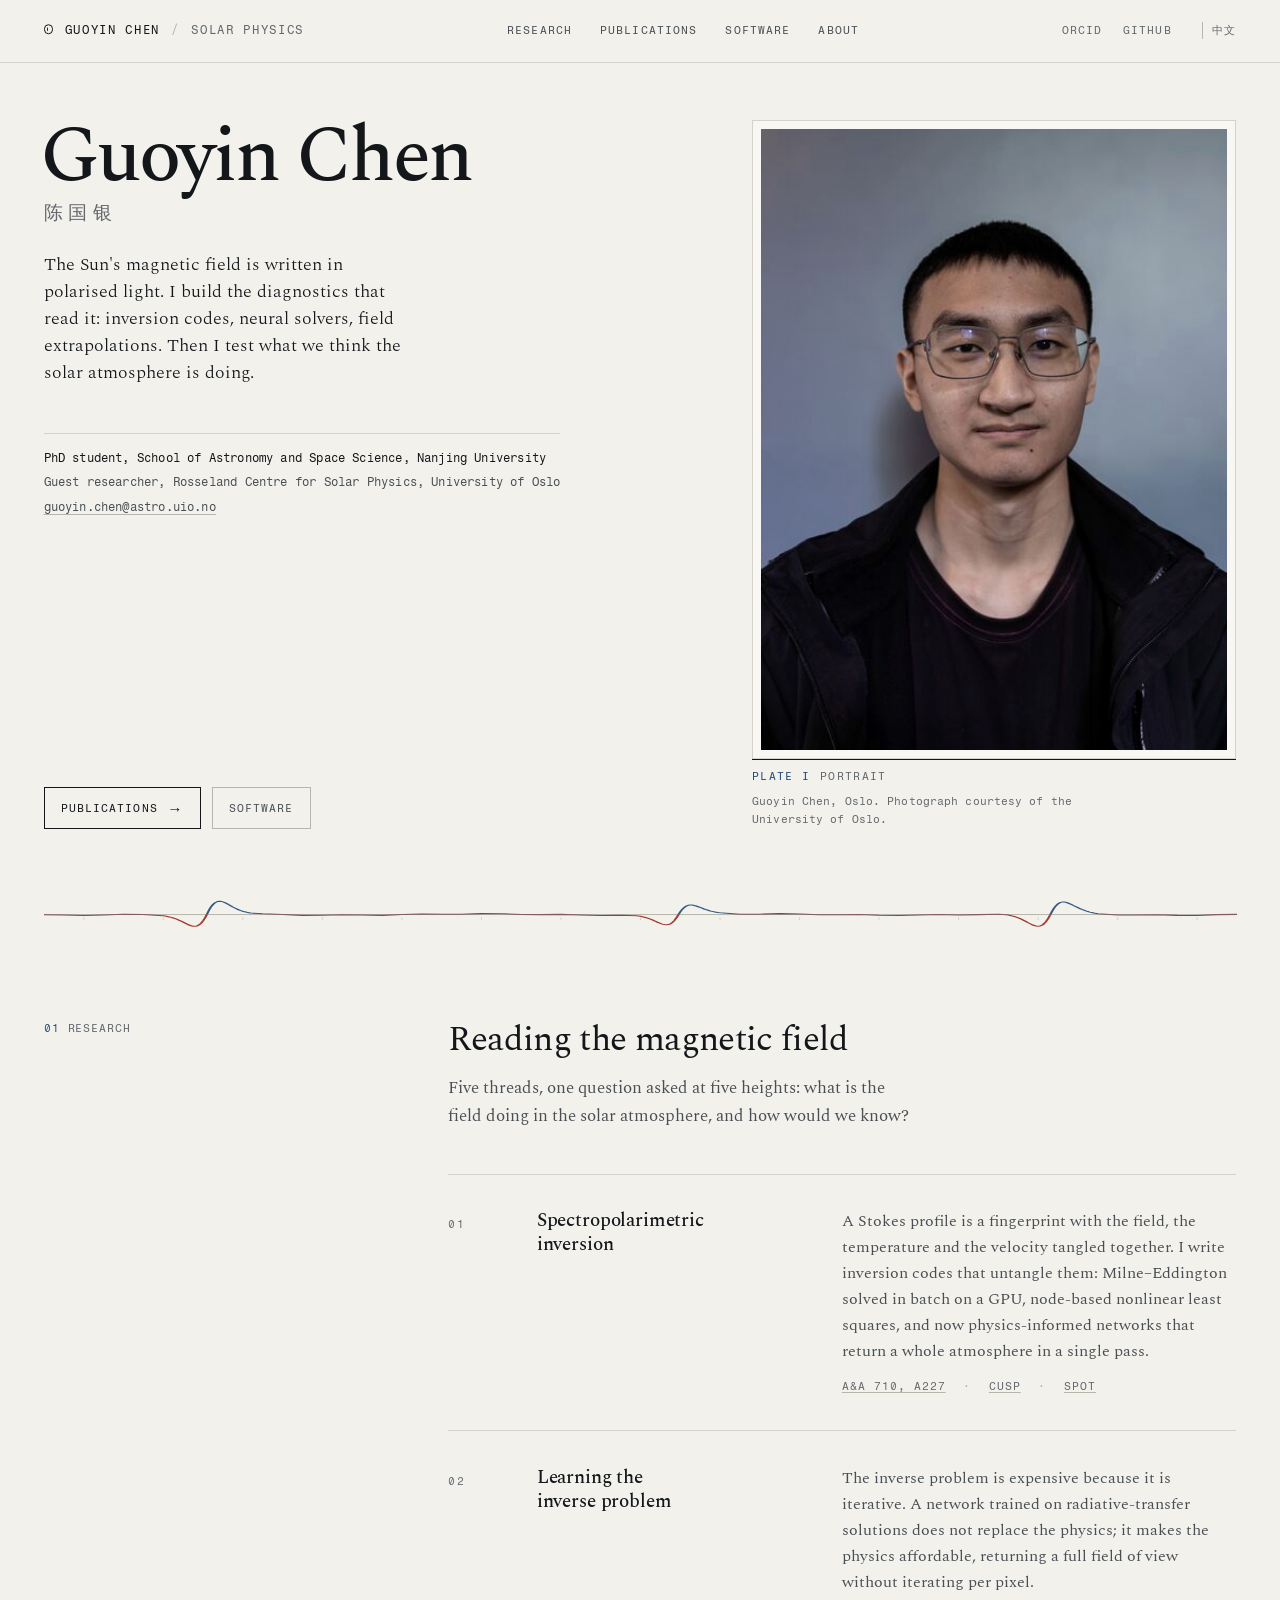
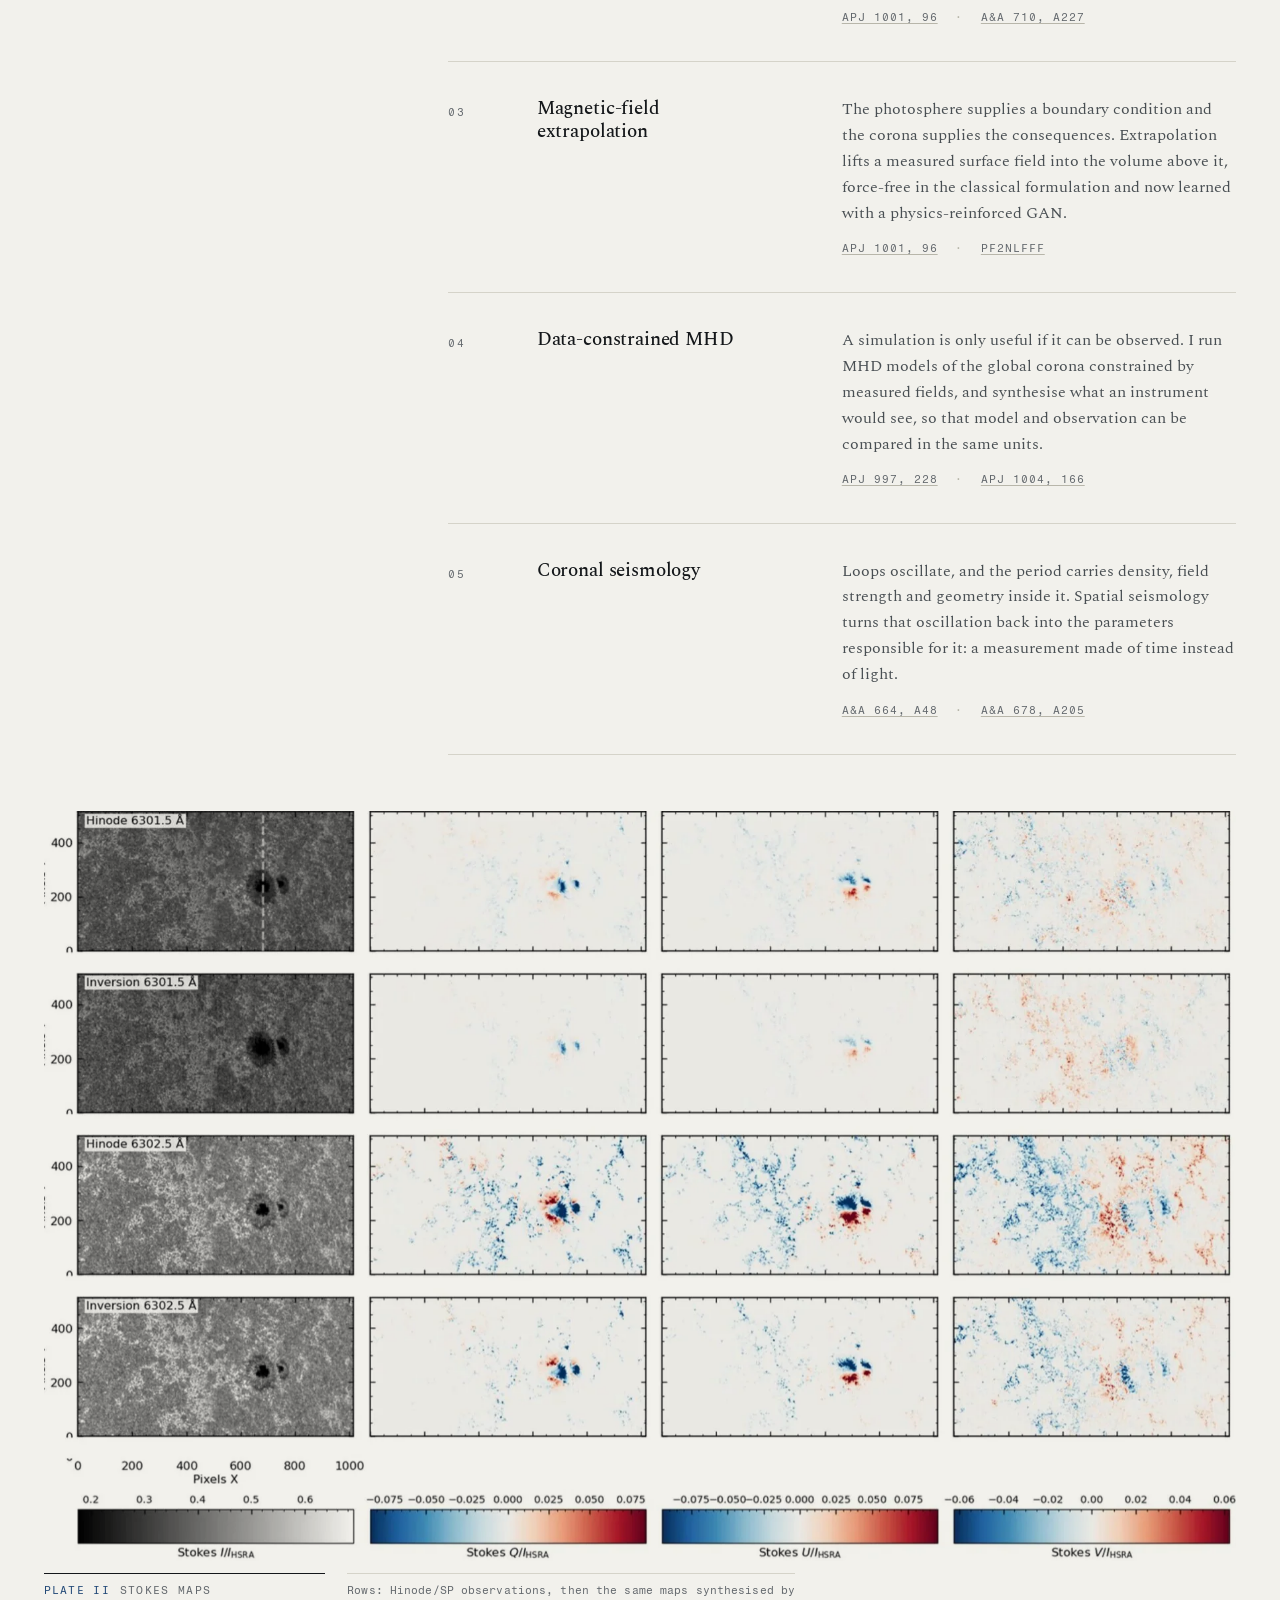
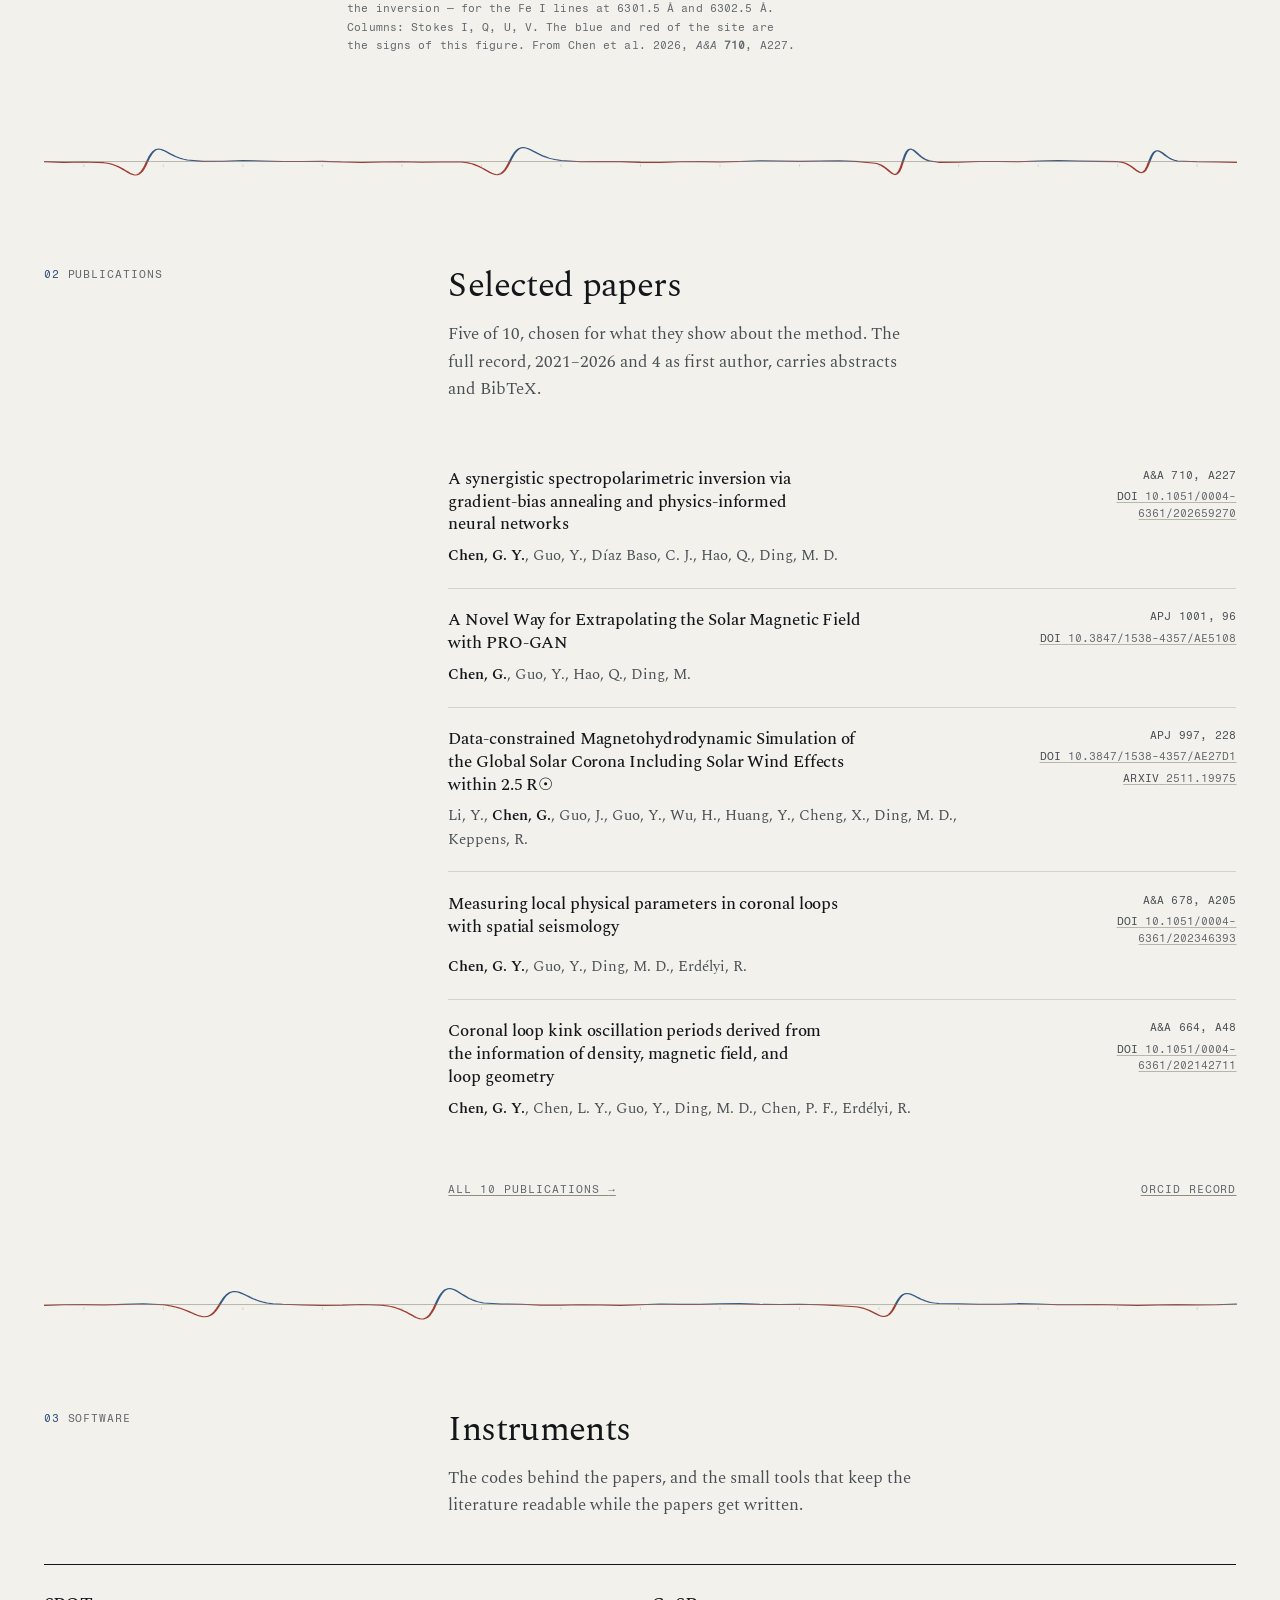
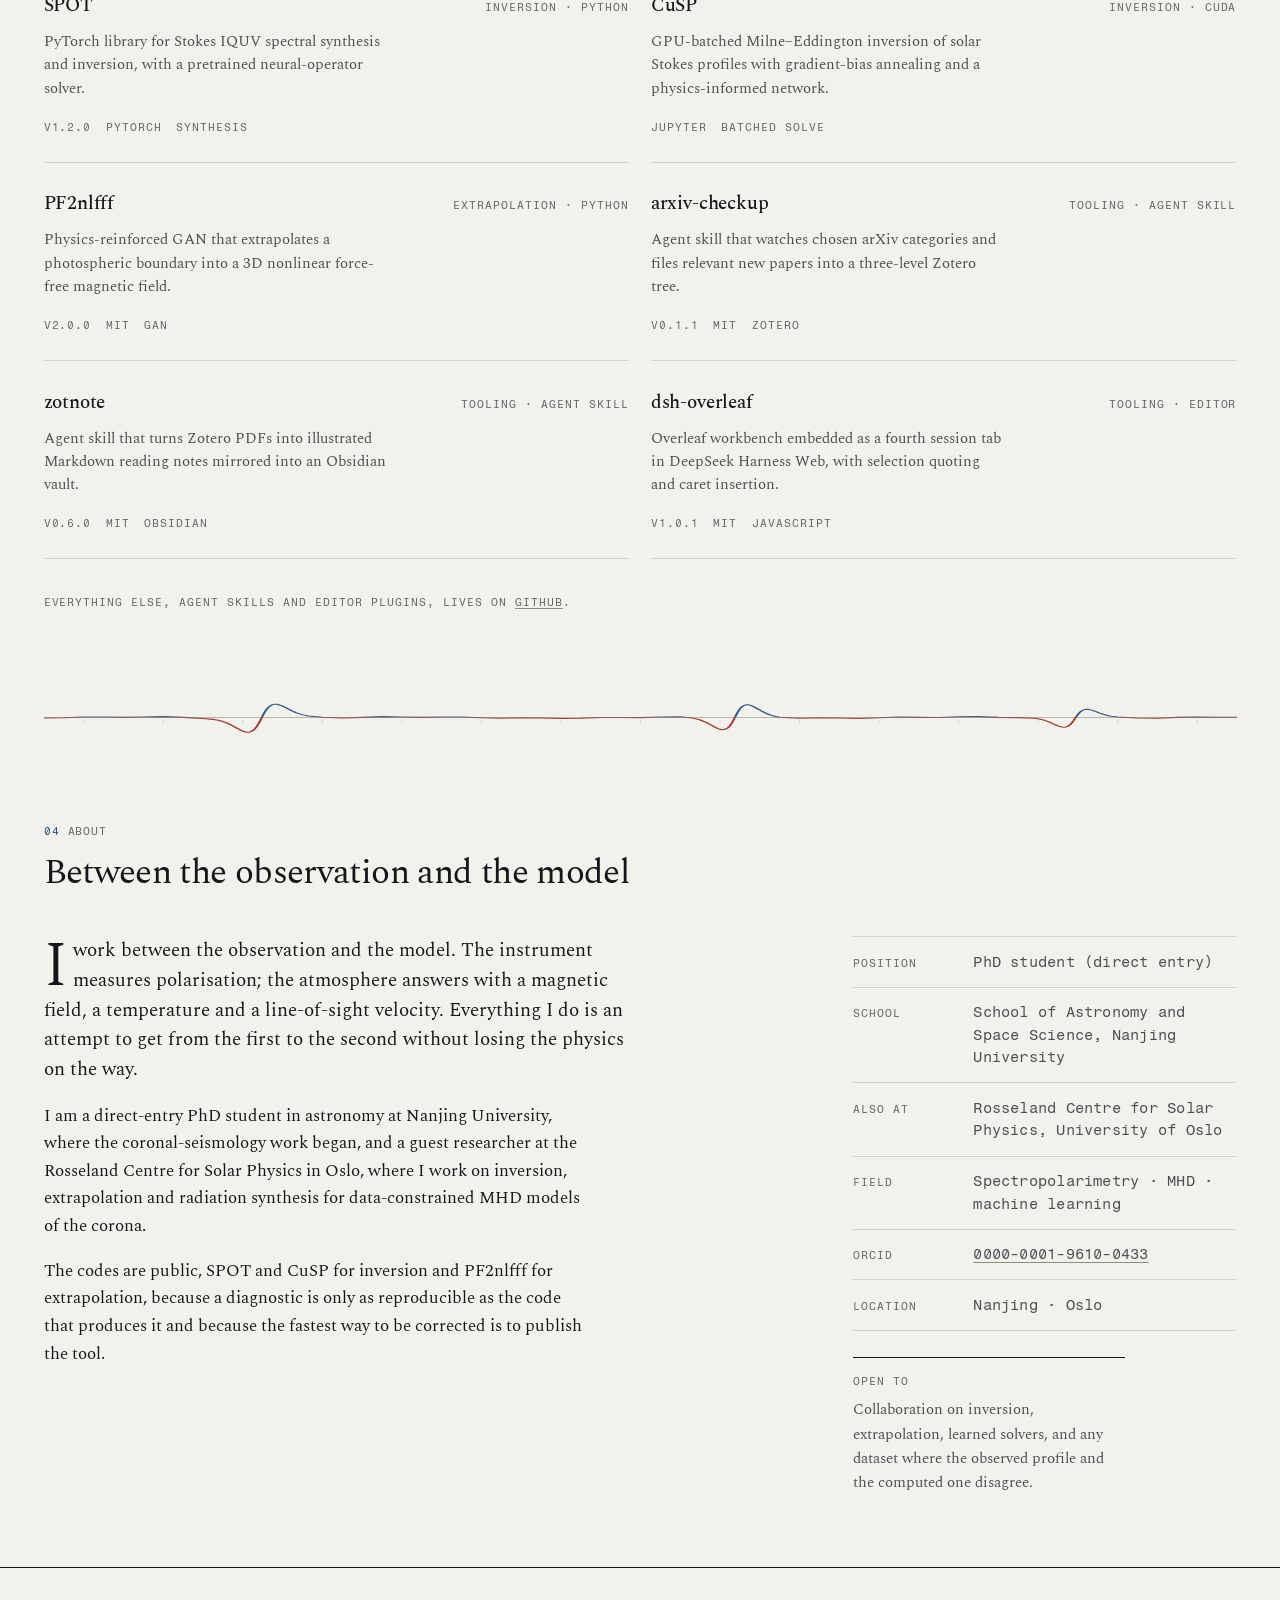
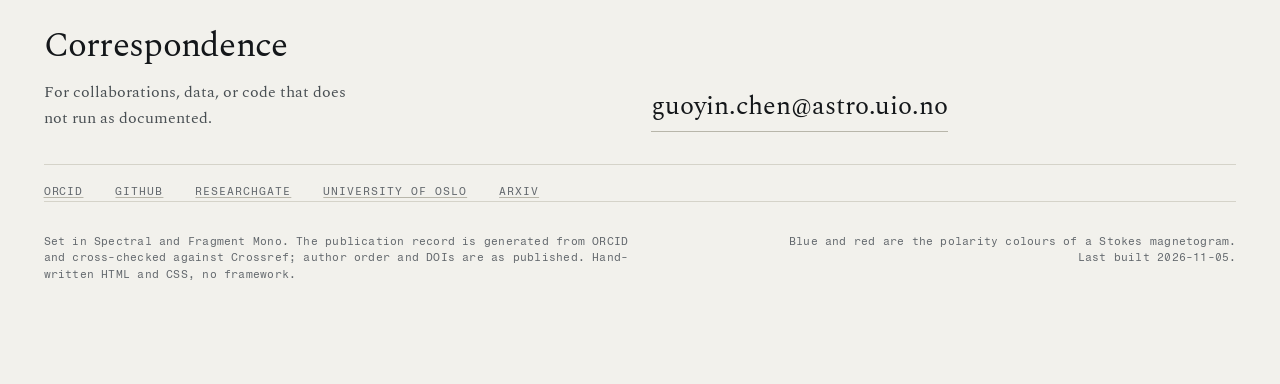
==== index.html @ 03bb02eb "Deploy build for https://gychen-nju.github.io/myweb" ====
<!doctype html>
<html lang="en">
<head>
  <meta charset="utf-8">
  <meta name="viewport" content="width=device-width, initial-scale=1">
  <title>Guoyin Chen (陈国银) — Solar Physics, Nanjing University</title>
  <meta name="description" content="Direct-entry PhD student at the School of Astronomy and Space Science, Nanjing University, and guest researcher at the Rosseland Centre for Solar Physics, University of Oslo. Spectropolarimetric inversion, magnetic-field extrapolation, and data-constrained MHD models of the solar atmosphere.">
  <meta name="author" content="Guoyin Chen">
  <meta name="theme-color" content="#f2f1ec">

  <meta property="og:type" content="profile">
  <meta property="og:title" content="Guoyin Chen (陈国银) — Solar Physics">
  <meta property="og:description" content="The Sun's magnetic field is written in polarised light. I build the diagnostics that read it.">
  <meta property="og:locale" content="en_GB">
  <meta property="og:image" content="https://gychen-nju.github.io/myweb/assets/img/og-cover.jpg">
  <meta property="og:image:width" content="1200">
  <meta property="og:image:height" content="630">
  <meta property="og:image:alt" content="Guoyin Chen, PhD student at Nanjing University and guest researcher at the Rosseland Centre for Solar Physics, University of Oslo.">
  <meta name="twitter:card" content="summary_large_image">
  <link rel="alternate" hreflang="en" href="https://gychen-nju.github.io/myweb/index.html">
  <link rel="alternate" hreflang="zh-Hans" href="https://gychen-nju.github.io/myweb/zh/index.html">
  <link rel="alternate" hreflang="x-default" href="https://gychen-nju.github.io/myweb/index.html">

  <link rel="icon" href="assets/img/favicon.svg" type="image/svg+xml">
  <link rel="preload" href="assets/fonts/spectral-normal-400.woff2" as="font" type="font/woff2" crossorigin>
  <link rel="preload" href="assets/fonts/fragmentmono-normal-400.woff2" as="font" type="font/woff2" crossorigin>
  <link rel="stylesheet" href="assets/css/site.css">
  <script>document.documentElement.classList.add('js');</script>

  <script type="application/ld+json">
  {
    "@context": "https://schema.org",
    "@type": "Person",
    "name": "Guoyin Chen",
    "alternateName": "陈国银",
    "jobTitle": "PhD Student",
    "email": "guoyin.chen@astro.uio.no",
    "affiliation": [
      { "@type": "Organization", "name": "School of Astronomy and Space Science, Nanjing University" },
      { "@type": "Organization", "name": "Rosseland Centre for Solar Physics, University of Oslo" }
    ],
    "knowsAbout": ["Solar physics", "Spectropolarimetry", "Magnetohydrodynamics", "Machine learning", "Coronal seismology", "Magnetic field extrapolation"],
    "url": "https://github.com/gychen-NJU",
    "sameAs": [
      "https://orcid.org/0000-0001-9610-0433",
      "https://github.com/gychen-NJU",
      "https://www.researchgate.net/profile/Guoyin-Chen-2",
      "https://www.mn.uio.no/astro/english/people/aca/guoyinc/index.html"
    ]
  }
  </script>
  <link rel="canonical" href="https://gychen-nju.github.io/myweb/">
</head>
<body>
  <a class="skip" href="#main">Skip to content</a>

  <header class="masthead" data-header>
    <div class="wrap masthead__in">
      <a class="wordmark" href="index.html">
        <span class="wordmark__mark" aria-hidden="true"></span>
        <span class="wordmark__text">Guoyin Chen</span>
        <span class="wordmark__sep" aria-hidden="true">/</span>
        <span class="wordmark__sub">Solar physics</span>
      </a>
      <nav class="nav" aria-label="Primary">
        <a href="#research">Research</a>
        <a href="publications.html">Publications</a>
        <a href="#code">Software</a>
        <a href="#about">About</a>
      </nav>
      <div class="masthead__ext">
        <a href="https://orcid.org/0000-0001-9610-0433">ORCID</a>
        <a href="https://github.com/gychen-NJU">GitHub</a>
        <a class="lang-link" href="zh/index.html" hreflang="zh-Hans" lang="zh-CN">中文</a>
      </div>
    </div>
  </header>

  <main id="main">

    <!-- ================= hero ================= -->
    <section class="hero wrap">
      <div class="grid12 hero__grid">
        <div class="hero__copy">
          <h1 class="reveal">Guoyin Chen</h1>
          <p class="hero__name-zh reveal" style="--d:80ms" lang="zh-CN">陈国银</p>
          <p class="hero__lead reveal" style="--d:120ms">The Sun's magnetic field is written in polarised light. I build the diagnostics that read it: inversion codes, neural solvers, field extrapolations. Then I test what we think the solar atmosphere is doing.</p>
          <div class="hero__meta mono reveal" style="--d:180ms">
            <span>PhD student, School of Astronomy and Space Science, Nanjing University</span>
            <span>Guest researcher, Rosseland Centre for Solar Physics, University of Oslo</span>
            <a href="mailto:guoyin.chen@astro.uio.no">guoyin.chen@astro.uio.no</a>
          </div>
          <div class="hero__actions reveal" style="--d:240ms">
            <a class="btn" href="publications.html">Publications <span class="btn__arrow" aria-hidden="true">→</span></a>
            <a class="btn btn--ghost" href="#code">Software</a>
          </div>
        </div>

        <figure class="plate plate--hero hero__plate reveal" style="--d:90ms">
          <div class="plate__media">
            <img src="assets/img/portrait.jpg"
                 srcset="assets/img/portrait-sm.jpg 480w, assets/img/portrait.jpg 1100w"
                 sizes="(max-width: 900px) 84vw, 34vw"
                 width="1100" height="1466"
                 alt="Guoyin Chen, photographed against a slate-blue studio background"
                 fetchpriority="high" decoding="async">
          </div>
          <div class="plate__no"><b>Plate I</b><span>Portrait</span></div>
          <figcaption>Guoyin Chen, Oslo. Photograph courtesy of the University of Oslo.</figcaption>
        </figure>
      </div>
    </section>

    <div class="rule-wrap"><svg class="profile-rule" viewBox="0 0 600 76" preserveAspectRatio="none" aria-hidden="true" focusable="false">
        <defs>
          <path id="sv11-d" d="M0 38.3L10 38.5L20 39.1L30 38.5L40 37.7L50 38.0L60 39.4L61 39.7L62 40.1L63 40.6L64 41.1L65 41.8L66 42.5L67 43.4L68 44.3L69 45.3L70 46.4L71 47.5L72 48.6L73 49.5L74 50.3L75 50.8L76 50.9L77 50.5L78 49.4L79 47.6L80 45.0L81 41.6L82 37.4L83 33.2L84 29.6L85 26.9L86 25.0L87 23.9L88 23.4L89 23.5L90 24.1L91 25.0L92 26.0L93 27.2L94 28.5L95 29.7L96 30.8L97 31.9L98 32.8L99 33.7L100 34.4L101 35.0L102 35.5L103 35.9L104 36.3L110 37.2L120 37.9L130 38.9L140 38.8L150 38.3L160 38.6L170 38.9L180 38.0L190 37.4L200 37.7L210 37.7L220 37.0L230 37.1L240 38.0L250 38.1L260 37.8L270 38.4L280 39.1L290 38.8L298 39.3L299 39.6L300 39.9L301 40.4L302 40.9L303 41.5L304 42.2L305 43.0L306 43.9L307 44.9L308 45.9L309 46.8L310 47.7L311 48.5L312 49.0L313 49.2L314 49.0L315 48.2L316 46.8L317 44.7L318 41.8L319 38.5L320 35.1L321 32.3L322 30.2L323 28.7L324 27.8L325 27.5L326 27.6L327 28.0L328 28.6L329 29.4L330 30.2L331 31.0L332 31.9L333 32.6L334 33.3L335 34.0L336 34.5L337 35.0L338 35.4L339 35.8L340 36.1L350 37.6L360 37.6L370 37.0L380 37.4L390 38.3L400 38.2L410 38.0L420 38.7L430 39.1L440 38.4L450 38.0L460 38.4L470 38.1L480 37.6L484 38.3L485 38.6L486 39.0L487 39.5L488 40.1L489 40.8L490 41.6L491 42.6L492 43.6L493 44.7L494 45.8L495 47.0L496 48.1L497 49.2L498 50.1L499 50.6L500 50.8L501 50.5L502 49.6L503 48.0L504 45.6L505 42.4L506 38.5L507 34.4L508 30.9L509 28.2L510 26.2L511 24.9L512 24.3L513 24.3L514 24.6L515 25.3L516 26.2L517 27.2L518 28.3L519 29.4L520 30.4L521 31.4L522 32.4L523 33.2L524 34.0L525 34.7L526 35.3L527 35.8L528 36.3L530 37.0L540 38.6L550 38.4L560 38.2L570 38.9L580 39.0L590 38.1L600 37.8" pathLength="1"/>
          <clipPath id="sv11-up"><rect x="0" y="0" width="600" height="38"/></clipPath>
          <clipPath id="sv11-dn"><rect x="0" y="38" width="600" height="38"/></clipPath>
        </defs>
        <g class="ticks"><line x1="20" y1="41" x2="20" y2="44"/><line x1="60" y1="41" x2="60" y2="44"/><line x1="100" y1="41" x2="100" y2="44"/><line x1="140" y1="41" x2="140" y2="44"/><line x1="180" y1="41" x2="180" y2="44"/><line x1="220" y1="41" x2="220" y2="44"/><line x1="260" y1="41" x2="260" y2="44"/><line x1="300" y1="41" x2="300" y2="44"/><line x1="340" y1="41" x2="340" y2="44"/><line x1="380" y1="41" x2="380" y2="44"/><line x1="420" y1="41" x2="420" y2="44"/><line x1="460" y1="41" x2="460" y2="44"/><line x1="500" y1="41" x2="500" y2="44"/><line x1="540" y1="41" x2="540" y2="44"/><line x1="580" y1="41" x2="580" y2="44"/></g>
        <line class="axis" x1="0" y1="38" x2="600" y2="38"/>
        <use class="trace trace--blue" href="#sv11-d" clip-path="url(#sv11-up)"/>
        <use class="trace trace--red" href="#sv11-d" clip-path="url(#sv11-dn)"/>
      </svg></div>

    <!-- ================= research ================= -->
    <section class="section" id="research">
      <div class="wrap">
        <div class="section__head">
          <div class="section__aside">
            <span class="sect-label mono"><b>01</b>Research</span>
          </div>
          <div class="section__title">
            <h2>Reading the magnetic field</h2>
            <p>Five threads, one question asked at five heights: what is the field doing in the solar atmosphere, and how would we know?</p>
          </div>
        </div>

        <div class="grid12">
          <div class="section__body">
            <div class="threads">

              <article class="thread fade-up">
                <div class="thread__no mono">01</div>
                <div class="thread__head">
                  <h3>Spectropolarimetric inversion</h3>
                </div>
                <div class="thread__body">
                  <p>A Stokes profile is a fingerprint with the field, the temperature and the velocity tangled together. I write inversion codes that untangle them: Milne–Eddington solved in batch on a GPU, node-based nonlinear least squares, and now physics-informed networks that return a whole atmosphere in a single pass.</p>
                  <div class="thread__links mono">
                    <a href="https://doi.org/10.1051/0004-6361/202659270">A&amp;A 710, A227</a>
                    <span aria-hidden="true">·</span>
                    <a href="https://github.com/gychen-NJU/CuSP">CuSP</a>
                    <span aria-hidden="true">·</span>
                    <a href="https://github.com/gychen-NJU/SPOT">SPOT</a>
                  </div>
                </div>
              </article>

              <article class="thread fade-up">
                <div class="thread__no mono">02</div>
                <div class="thread__head">
                  <h3>Learning the inverse problem</h3>
                </div>
                <div class="thread__body">
                  <p>The inverse problem is expensive because it is iterative. A network trained on radiative-transfer solutions does not replace the physics; it makes the physics affordable, returning a full field of view without iterating per pixel.</p>
                  <div class="thread__links mono">
                    <a href="https://doi.org/10.3847/1538-4357/ae5108">ApJ 1001, 96</a>
                    <span aria-hidden="true">·</span>
                    <a href="https://doi.org/10.1051/0004-6361/202659270">A&amp;A 710, A227</a>
                  </div>
                </div>
              </article>

              <article class="thread fade-up">
                <div class="thread__no mono">03</div>
                <div class="thread__head">
                  <h3>Magnetic-field extrapolation</h3>
                </div>
                <div class="thread__body">
                  <p>The photosphere supplies a boundary condition and the corona supplies the consequences. Extrapolation lifts a measured surface field into the volume above it, force-free in the classical formulation and now learned with a physics-reinforced GAN.</p>
                  <div class="thread__links mono">
                    <a href="https://doi.org/10.3847/1538-4357/ae5108">ApJ 1001, 96</a>
                    <span aria-hidden="true">·</span>
                    <a href="https://github.com/gychen-NJU/PF2nlfff">PF2nlfff</a>
                  </div>
                </div>
              </article>

              <article class="thread fade-up">
                <div class="thread__no mono">04</div>
                <div class="thread__head">
                  <h3>Data-constrained MHD</h3>
                </div>
                <div class="thread__body">
                  <p>A simulation is only useful if it can be observed. I run MHD models of the global corona constrained by measured fields, and synthesise what an instrument would see, so that model and observation can be compared in the same units.</p>
                  <div class="thread__links mono">
                    <a href="https://doi.org/10.3847/1538-4357/ae27d1">ApJ 997, 228</a>
                    <span aria-hidden="true">·</span>
                    <a href="https://doi.org/10.3847/1538-4357/ae6f0d">ApJ 1004, 166</a>
                  </div>
                </div>
              </article>

              <article class="thread fade-up">
                <div class="thread__no mono">05</div>
                <div class="thread__head">
                  <h3>Coronal seismology</h3>
                </div>
                <div class="thread__body">
                  <p>Loops oscillate, and the period carries density, field strength and geometry inside it. Spatial seismology turns that oscillation back into the parameters responsible for it: a measurement made of time instead of light.</p>
                  <div class="thread__links mono">
                    <a href="https://doi.org/10.1051/0004-6361/202142711">A&amp;A 664, A48</a>
                    <span aria-hidden="true">·</span>
                    <a href="https://doi.org/10.1051/0004-6361/202346393">A&amp;A 678, A205</a>
                  </div>
                </div>
              </article>

            </div>
          </div>
        </div>

        <figure class="plate plate--wide plate--figure">
          <div class="plate__media">
            <picture>
              <source srcset="assets/img/plate-stokes.webp" type="image/webp">
              <img src="assets/img/plate-stokes.jpg" width="1800" height="1132" loading="lazy" decoding="async"
                   alt="A four by four grid of maps: rows show observations from the Hinode SpectroPolarimeter and the corresponding synthetic maps from the inversion, for the 6301.5 and 6302.5 angstrom lines; columns show Stokes I, Q, U and V.">
            </picture>
          </div>
          <div class="plate__no"><b>Plate II</b><span>Stokes maps</span></div>
          <figcaption>Rows: Hinode/SP observations, then the same maps synthesised by the inversion — for the Fe I lines at 6301.5 Å and 6302.5 Å. Columns: Stokes I, Q, U, V. The blue and red of the site are the signs of this figure. From Chen et al. 2026, <i>A&amp;A</i> <b>710</b>, A227.</figcaption>
        </figure>
      </div>
    </section>

    <div class="rule-wrap"><svg class="profile-rule" viewBox="0 0 600 76" preserveAspectRatio="none" aria-hidden="true" focusable="false">
        <defs>
          <path id="sv47-d" d="M0 38.1L10 38.9L20 38.6L30 39.2L31 39.5L32 39.8L33 40.3L34 40.9L35 41.6L36 42.4L37 43.3L38 44.4L39 45.5L40 46.8L41 48.1L42 49.4L43 50.7L44 51.7L45 52.4L46 52.7L47 52.4L48 51.2L49 49.2L50 46.2L51 42.2L52 37.4L53 33.0L54 29.5L55 26.9L56 25.2L57 24.5L58 24.3L59 24.8L60 25.6L61 26.6L62 27.8L63 29.0L64 30.2L65 31.3L66 32.3L67 33.2L68 34.0L69 34.7L70 35.3L71 35.8L72 36.2L80 37.8L90 37.6L100 36.9L110 37.3L120 38.0L130 37.9L140 37.8L150 38.6L160 39.1L170 38.5L180 38.2L190 38.7L200 38.5L210 38.5L211 38.7L212 39.0L213 39.3L214 39.8L215 40.3L216 41.0L217 41.8L218 42.7L219 43.7L220 44.8L221 45.9L222 47.2L223 48.4L224 49.6L225 50.7L226 51.6L227 52.2L228 52.4L229 52.0L230 51.0L231 49.3L232 46.7L233 43.3L234 39.2L235 34.8L236 30.9L237 27.7L238 25.3L239 23.8L240 22.9L241 22.6L242 22.9L243 23.5L244 24.3L245 25.3L246 26.5L247 27.6L248 28.8L249 29.9L250 30.9L251 31.9L252 32.7L253 33.5L254 34.2L255 34.8L256 35.3L257 35.8L260 36.9L270 38.3L280 38.1L290 38.1L300 38.9L310 39.0L320 38.3L330 38.1L340 38.5L350 37.9L360 37.1L370 37.3L380 37.8L390 37.3L400 37.2L410 38.1L418 39.8L419 40.3L420 41.1L421 42.0L422 43.3L423 44.8L424 46.5L425 48.3L426 50.1L427 51.6L428 52.2L429 51.5L430 49.0L431 44.3L432 37.7L433 31.3L434 26.9L435 24.7L436 24.3L437 25.1L438 26.7L439 28.6L440 30.6L441 32.4L442 34.0L443 35.3L444 36.3L445 37.1L450 38.9L460 38.8L470 38.0L480 38.0L490 38.2L500 37.5L510 36.9L520 37.4L530 37.8L540 38.1L542 38.8L543 39.3L544 40.1L545 41.1L546 42.3L547 43.8L548 45.4L549 47.1L550 48.6L551 49.8L552 50.2L553 49.5L554 47.2L555 43.1L556 37.5L557 32.2L558 28.5L559 26.6L560 26.1L561 26.7L562 27.9L563 29.5L564 31.2L565 32.7L566 34.1L567 35.3L568 36.2L569 36.9L570 37.4L580 38.2L590 38.5L600 39.0" pathLength="1"/>
          <clipPath id="sv47-up"><rect x="0" y="0" width="600" height="38"/></clipPath>
          <clipPath id="sv47-dn"><rect x="0" y="38" width="600" height="38"/></clipPath>
        </defs>
        <g class="ticks"><line x1="20" y1="41" x2="20" y2="44"/><line x1="60" y1="41" x2="60" y2="44"/><line x1="100" y1="41" x2="100" y2="44"/><line x1="140" y1="41" x2="140" y2="44"/><line x1="180" y1="41" x2="180" y2="44"/><line x1="220" y1="41" x2="220" y2="44"/><line x1="260" y1="41" x2="260" y2="44"/><line x1="300" y1="41" x2="300" y2="44"/><line x1="340" y1="41" x2="340" y2="44"/><line x1="380" y1="41" x2="380" y2="44"/><line x1="420" y1="41" x2="420" y2="44"/><line x1="460" y1="41" x2="460" y2="44"/><line x1="500" y1="41" x2="500" y2="44"/><line x1="540" y1="41" x2="540" y2="44"/><line x1="580" y1="41" x2="580" y2="44"/></g>
        <line class="axis" x1="0" y1="38" x2="600" y2="38"/>
        <use class="trace trace--blue" href="#sv47-d" clip-path="url(#sv47-up)"/>
        <use class="trace trace--red" href="#sv47-d" clip-path="url(#sv47-dn)"/>
      </svg></div>

    <!-- ================= selected papers ================= -->
    <section class="section" id="papers">
      <div class="wrap">
        <div class="section__head">
          <div class="section__aside">
            <span class="sect-label mono"><b>02</b>Publications</span>
          </div>
          <div class="section__title">
            <h2>Selected papers</h2>
            <p>Five of 10, chosen for what they show about the method. The full record, 2021–2026 and 4 as first author, carries abstracts and BibTeX.</p>
          </div>
        </div>

        <div class="grid12">
          <div class="section__body">
            <div class="pubs pubs--compact">

        <article class="pub">
          <h3 class="pub__title"><a href="https://doi.org/10.1051/0004-6361/202659270">A synergistic spectropolarimetric inversion via gradient-bias annealing and physics-informed neural networks</a></h3>
          <p class="pub__authors"><span class="au"><b>Chen, G. Y.</b></span>, <span class="au">Guo, Y.</span>, <span class="au">Díaz Baso, C. J.</span>, <span class="au">Hao, Q.</span>, <span class="au">Ding, M. D.</span></p>
          <div class="pub__venue mono">
            <span class="jrnl">A&amp;A 710, A227</span>
            <a class="doi" href="https://doi.org/10.1051/0004-6361/202659270" title="doi:10.1051/0004-6361/202659270"><span class="lbl">doi</span><span class="id">10.1051/0004-6361/202659270</span></a>
          </div>
        </article>
        <article class="pub">
          <h3 class="pub__title"><a href="https://doi.org/10.3847/1538-4357/ae5108">A Novel Way for Extrapolating the Solar Magnetic Field with PRO-GAN</a></h3>
          <p class="pub__authors"><span class="au"><b>Chen, G.</b></span>, <span class="au">Guo, Y.</span>, <span class="au">Hao, Q.</span>, <span class="au">Ding, M.</span></p>
          <div class="pub__venue mono">
            <span class="jrnl">ApJ 1001, 96</span>
            <a class="doi" href="https://doi.org/10.3847/1538-4357/ae5108" title="doi:10.3847/1538-4357/ae5108"><span class="lbl">doi</span><span class="id">10.3847/1538-4357/ae5108</span></a>
          </div>
        </article>
        <article class="pub">
          <h3 class="pub__title"><a href="https://doi.org/10.3847/1538-4357/ae27d1">Data-constrained Magnetohydrodynamic Simulation of the Global Solar Corona Including Solar Wind Effects within 2.5 R☉</a></h3>
          <p class="pub__authors"><span class="au">Li, Y.</span>, <span class="au"><b>Chen, G.</b></span>, <span class="au">Guo, J.</span>, <span class="au">Guo, Y.</span>, <span class="au">Wu, H.</span>, <span class="au">Huang, Y.</span>, <span class="au">Cheng, X.</span>, <span class="au">Ding, M. D.</span>, <span class="au">Keppens, R.</span></p>
          <div class="pub__venue mono">
            <span class="jrnl">ApJ 997, 228</span>
            <a class="doi" href="https://doi.org/10.3847/1538-4357/ae27d1" title="doi:10.3847/1538-4357/ae27d1"><span class="lbl">doi</span><span class="id">10.3847/1538-4357/ae27d1</span></a>
          <a class="arxiv" href="https://arxiv.org/abs/2511.19975" title="arXiv:2511.19975"><span class="lbl">arXiv</span><span class="id">2511.19975</span></a>
          </div>
        </article>
        <article class="pub">
          <h3 class="pub__title"><a href="https://doi.org/10.1051/0004-6361/202346393">Measuring local physical parameters in coronal loops with spatial seismology</a></h3>
          <p class="pub__authors"><span class="au"><b>Chen, G. Y.</b></span>, <span class="au">Guo, Y.</span>, <span class="au">Ding, M. D.</span>, <span class="au">Erdélyi, R.</span></p>
          <div class="pub__venue mono">
            <span class="jrnl">A&amp;A 678, A205</span>
            <a class="doi" href="https://doi.org/10.1051/0004-6361/202346393" title="doi:10.1051/0004-6361/202346393"><span class="lbl">doi</span><span class="id">10.1051/0004-6361/202346393</span></a>
          </div>
        </article>
        <article class="pub">
          <h3 class="pub__title"><a href="https://doi.org/10.1051/0004-6361/202142711">Coronal loop kink oscillation periods derived from the information of density, magnetic field, and loop geometry</a></h3>
          <p class="pub__authors"><span class="au"><b>Chen, G. Y.</b></span>, <span class="au">Chen, L. Y.</span>, <span class="au">Guo, Y.</span>, <span class="au">Ding, M. D.</span>, <span class="au">Chen, P. F.</span>, <span class="au">Erdélyi, R.</span></p>
          <div class="pub__venue mono">
            <span class="jrnl">A&amp;A 664, A48</span>
            <a class="doi" href="https://doi.org/10.1051/0004-6361/202142711" title="doi:10.1051/0004-6361/202142711"><span class="lbl">doi</span><span class="id">10.1051/0004-6361/202142711</span></a>
          </div>
        </article>

            </div>
            <div class="pub-list-foot mono">
              <a href="publications.html">All 10 publications <span aria-hidden="true">→</span></a>
              <a href="https://orcid.org/0000-0001-9610-0433">ORCID record</a>
            </div>
          </div>
        </div>
      </div>
    </section>

    <div class="rule-wrap"><svg class="profile-rule" viewBox="0 0 600 76" preserveAspectRatio="none" aria-hidden="true" focusable="false">
        <defs>
          <path id="sv92-d" d="M0 39.0L10 38.2L20 38.1L30 38.4L40 37.8L50 37.1L60 38.3L62 38.9L63 39.2L64 39.6L65 40.1L66 40.6L67 41.2L68 41.8L69 42.5L70 43.3L71 44.1L72 45.0L73 45.9L74 46.8L75 47.8L76 48.7L77 49.6L78 50.3L79 50.9L80 51.3L81 51.4L82 51.2L83 50.5L84 49.4L85 47.7L86 45.4L87 42.5L88 39.2L89 35.5L90 32.2L91 29.3L92 27.1L93 25.5L94 24.4L95 23.8L96 23.7L97 24.0L98 24.5L99 25.3L100 26.2L101 27.2L102 28.3L103 29.3L104 30.4L105 31.4L106 32.3L107 33.2L108 33.9L109 34.6L110 35.2L111 35.7L112 36.2L113 36.5L114 36.8L115 37.1L120 37.7L130 38.4L140 39.1L150 38.7L160 37.9L170 38.7L173 39.6L174 40.0L175 40.5L176 41.0L177 41.6L178 42.4L179 43.2L180 44.1L181 45.1L182 46.1L183 47.3L184 48.5L185 49.7L186 50.9L187 52.0L188 52.9L189 53.6L190 53.9L191 53.8L192 53.0L193 51.6L194 49.4L195 46.3L196 42.5L197 37.9L198 33.1L199 29.0L200 25.7L201 23.2L202 21.6L203 20.7L204 20.4L205 20.7L206 21.4L207 22.4L208 23.7L209 25.0L210 26.4L211 27.7L212 29.0L213 30.3L214 31.4L215 32.4L216 33.3L217 34.1L218 34.8L219 35.3L220 35.8L221 36.2L230 37.3L240 37.7L250 38.7L260 38.8L270 38.3L280 38.6L290 39.0L300 38.3L310 37.5L320 37.8L330 37.8L340 37.1L350 37.0L360 37.8L370 38.0L380 37.7L390 38.2L400 39.2L408 40.3L409 40.6L410 41.0L411 41.5L412 42.1L413 42.8L414 43.6L415 44.5L416 45.6L417 46.7L418 47.8L419 48.9L420 49.9L421 50.6L422 51.1L423 51.0L424 50.3L425 48.9L426 46.6L427 43.5L428 39.5L429 35.3L430 31.8L431 29.0L432 27.2L433 26.2L434 25.8L435 26.1L436 26.7L437 27.6L438 28.6L439 29.8L440 30.9L441 32.0L442 32.9L443 33.8L444 34.5L445 35.2L446 35.7L447 36.1L448 36.4L450 36.8L460 37.2L470 37.7L480 37.6L490 37.0L500 37.3L510 38.2L520 38.2L530 37.9L540 38.6L550 39.1L560 38.6L570 38.1L580 38.4L590 38.3L600 37.3" pathLength="1"/>
          <clipPath id="sv92-up"><rect x="0" y="0" width="600" height="38"/></clipPath>
          <clipPath id="sv92-dn"><rect x="0" y="38" width="600" height="38"/></clipPath>
        </defs>
        <g class="ticks"><line x1="20" y1="41" x2="20" y2="44"/><line x1="60" y1="41" x2="60" y2="44"/><line x1="100" y1="41" x2="100" y2="44"/><line x1="140" y1="41" x2="140" y2="44"/><line x1="180" y1="41" x2="180" y2="44"/><line x1="220" y1="41" x2="220" y2="44"/><line x1="260" y1="41" x2="260" y2="44"/><line x1="300" y1="41" x2="300" y2="44"/><line x1="340" y1="41" x2="340" y2="44"/><line x1="380" y1="41" x2="380" y2="44"/><line x1="420" y1="41" x2="420" y2="44"/><line x1="460" y1="41" x2="460" y2="44"/><line x1="500" y1="41" x2="500" y2="44"/><line x1="540" y1="41" x2="540" y2="44"/><line x1="580" y1="41" x2="580" y2="44"/></g>
        <line class="axis" x1="0" y1="38" x2="600" y2="38"/>
        <use class="trace trace--blue" href="#sv92-d" clip-path="url(#sv92-up)"/>
        <use class="trace trace--red" href="#sv92-d" clip-path="url(#sv92-dn)"/>
      </svg></div>

    <!-- ================= software ================= -->
    <section class="section" id="code">
      <div class="wrap">
        <div class="section__head">
          <div class="section__aside">
            <span class="sect-label mono"><b>03</b>Software</span>
          </div>
          <div class="section__title">
            <h2>Instruments</h2>
            <p>The codes behind the papers, and the small tools that keep the literature readable while the papers get written.</p>
          </div>
        </div>

        <div class="grid12">
          <div class="section__body section__body--full">
            <div class="projects">

              <article class="project fade-up">
                <div class="project__top">
                  <a class="project__name" href="https://github.com/gychen-NJU/SPOT">SPOT</a>
                  <span class="project__domain mono">Inversion · Python</span>
                </div>
                <p>PyTorch library for Stokes IQUV spectral synthesis and inversion, with a pretrained neural-operator solver.</p>
                <div class="project__foot mono"><span>v1.2.0</span><span>PyTorch</span><span>Synthesis</span></div>
              </article>

              <article class="project fade-up">
                <div class="project__top">
                  <a class="project__name" href="https://github.com/gychen-NJU/CuSP">CuSP</a>
                  <span class="project__domain mono">Inversion · CUDA</span>
                </div>
                <p>GPU-batched Milne–Eddington inversion of solar Stokes profiles with gradient-bias annealing and a physics-informed network.</p>
                <div class="project__foot mono"><span>Jupyter</span><span>Batched solve</span></div>
              </article>

              <article class="project fade-up">
                <div class="project__top">
                  <a class="project__name" href="https://github.com/gychen-NJU/PF2nlfff">PF2nlfff</a>
                  <span class="project__domain mono">Extrapolation · Python</span>
                </div>
                <p>Physics-reinforced GAN that extrapolates a photospheric boundary into a 3D nonlinear force-free magnetic field.</p>
                <div class="project__foot mono"><span>v2.0.0</span><span>MIT</span><span>GAN</span></div>
              </article>

              <article class="project fade-up">
                <div class="project__top">
                  <a class="project__name" href="https://github.com/gychen-NJU/arxiv-checkup">arxiv-checkup</a>
                  <span class="project__domain mono">Tooling · agent skill</span>
                </div>
                <p>Agent skill that watches chosen arXiv categories and files relevant new papers into a three-level Zotero tree.</p>
                <div class="project__foot mono"><span>v0.1.1</span><span>MIT</span><span>Zotero</span></div>
              </article>

              <article class="project fade-up">
                <div class="project__top">
                  <a class="project__name" href="https://github.com/gychen-NJU/zotnote">zotnote</a>
                  <span class="project__domain mono">Tooling · agent skill</span>
                </div>
                <p>Agent skill that turns Zotero PDFs into illustrated Markdown reading notes mirrored into an Obsidian vault.</p>
                <div class="project__foot mono"><span>v0.6.0</span><span>MIT</span><span>Obsidian</span></div>
              </article>

              <article class="project fade-up">
                <div class="project__top">
                  <a class="project__name" href="https://github.com/gychen-NJU/dsh-overleaf">dsh-overleaf</a>
                  <span class="project__domain mono">Tooling · editor</span>
                </div>
                <p>Overleaf workbench embedded as a fourth session tab in DeepSeek Harness Web, with selection quoting and caret insertion.</p>
                <div class="project__foot mono"><span>v1.0.1</span><span>MIT</span><span>JavaScript</span></div>
              </article>

            </div>

            <p class="also mono">Everything else, agent skills and editor plugins, lives on <a href="https://github.com/gychen-NJU?tab=repositories">GitHub</a>.</p>
          </div>
        </div>
      </div>
    </section>

    <div class="rule-wrap"><svg class="profile-rule" viewBox="0 0 600 76" preserveAspectRatio="none" aria-hidden="true" focusable="false">
        <defs>
          <path id="sv133-d" d="M0 38.6L10 38.3L20 37.3L30 37.3L40 37.8L50 37.4L60 37.0L70 37.8L80 39.0L85 40.0L86 40.3L87 40.7L88 41.2L89 41.8L90 42.4L91 43.2L92 44.0L93 45.0L94 46.1L95 47.2L96 48.4L97 49.6L98 50.8L99 51.9L100 52.9L101 53.7L102 54.1L103 54.1L104 53.5L105 52.4L106 50.5L107 47.8L108 44.4L109 40.3L110 36.0L111 32.1L112 28.9L113 26.5L114 24.8L115 23.8L116 23.3L117 23.4L118 23.9L119 24.6L120 25.5L121 26.6L122 27.7L123 28.8L124 29.9L125 31.0L126 31.9L127 32.8L128 33.6L129 34.2L130 34.8L131 35.3L132 35.8L133 36.2L140 37.7L150 38.4L160 37.8L170 37.0L180 37.3L190 37.8L200 37.3L210 37.3L220 38.2L230 38.7L240 38.2L250 38.4L260 39.1L270 38.7L280 37.9L290 37.9L300 38.1L310 37.4L320 37.1L326 38.5L327 38.9L328 39.4L329 40.0L330 40.7L331 41.5L332 42.4L333 43.3L334 44.4L335 45.6L336 46.8L337 48.0L338 49.1L339 50.1L340 50.9L341 51.3L342 51.2L343 50.6L344 49.2L345 47.0L346 43.9L347 40.0L348 35.7L349 31.7L350 28.5L351 26.2L352 24.8L353 24.0L354 23.9L355 24.3L356 25.1L357 26.1L358 27.3L359 28.5L360 29.7L361 31.0L362 32.1L363 33.1L364 34.1L365 34.9L366 35.6L367 36.3L368 36.8L370 37.6L380 38.7L390 38.3L400 38.5L410 39.0L420 38.3L430 37.5L440 37.8L450 37.9L460 37.1L470 37.0L480 37.8L490 38.1L498 38.7L499 39.0L500 39.3L501 39.8L502 40.3L503 40.9L504 41.6L505 42.4L506 43.3L507 44.3L508 45.2L509 46.2L510 47.1L511 47.9L512 48.4L513 48.6L514 48.3L515 47.4L516 45.9L517 43.7L518 40.9L519 37.6L520 34.6L521 32.2L522 30.5L523 29.4L524 29.0L525 28.9L526 29.3L527 29.8L528 30.6L529 31.4L530 32.2L531 33.1L532 33.8L533 34.5L534 35.2L535 35.7L536 36.2L537 36.6L538 36.9L539 37.1L540 37.4L550 38.5L560 38.7L570 37.8L580 37.3L590 37.7L600 37.7" pathLength="1"/>
          <clipPath id="sv133-up"><rect x="0" y="0" width="600" height="38"/></clipPath>
          <clipPath id="sv133-dn"><rect x="0" y="38" width="600" height="38"/></clipPath>
        </defs>
        <g class="ticks"><line x1="20" y1="41" x2="20" y2="44"/><line x1="60" y1="41" x2="60" y2="44"/><line x1="100" y1="41" x2="100" y2="44"/><line x1="140" y1="41" x2="140" y2="44"/><line x1="180" y1="41" x2="180" y2="44"/><line x1="220" y1="41" x2="220" y2="44"/><line x1="260" y1="41" x2="260" y2="44"/><line x1="300" y1="41" x2="300" y2="44"/><line x1="340" y1="41" x2="340" y2="44"/><line x1="380" y1="41" x2="380" y2="44"/><line x1="420" y1="41" x2="420" y2="44"/><line x1="460" y1="41" x2="460" y2="44"/><line x1="500" y1="41" x2="500" y2="44"/><line x1="540" y1="41" x2="540" y2="44"/><line x1="580" y1="41" x2="580" y2="44"/></g>
        <line class="axis" x1="0" y1="38" x2="600" y2="38"/>
        <use class="trace trace--blue" href="#sv133-d" clip-path="url(#sv133-up)"/>
        <use class="trace trace--red" href="#sv133-d" clip-path="url(#sv133-dn)"/>
      </svg></div>

    <!-- ================= about ================= -->
    <section class="section" id="about">
      <div class="wrap">
        <div class="section__head">
          <div class="section__aside">
            <span class="sect-label mono"><b>04</b>About</span>
          </div>
          <div class="section__title">
            <h2>Between the observation and the model</h2>
          </div>
        </div>

        <div class="about__grid">
          <div class="about__text">
            <p>I work between the observation and the model. The instrument measures polarisation; the atmosphere answers with a magnetic field, a temperature and a line-of-sight velocity. Everything I do is an attempt to get from the first to the second without losing the physics on the way.</p>
            <p>I am a direct-entry PhD student in astronomy at Nanjing University, where the coronal-seismology work began, and a guest researcher at the Rosseland Centre for Solar Physics in Oslo, where I work on inversion, extrapolation and radiation synthesis for data-constrained MHD models of the corona.</p>
            <p>The codes are public, SPOT and CuSP for inversion and PF2nlfff for extrapolation, because a diagnostic is only as reproducible as the code that produces it and because the fastest way to be corrected is to publish the tool.</p>
          </div>

          <aside class="about__side">
            <dl class="deflist mono">
              <div>
                <dt>Position</dt>
                <dd>PhD student (direct entry)</dd>
              </div>
              <div>
                <dt>School</dt>
                <dd>School of Astronomy and Space Science, Nanjing University</dd>
              </div>
              <div>
                <dt>Also at</dt>
                <dd>Rosseland Centre for Solar Physics, University of Oslo</dd>
              </div>
              <div>
                <dt>Field</dt>
                <dd>Spectropolarimetry · MHD · machine learning</dd>
              </div>
              <div>
                <dt>ORCID</dt>
                <dd><a href="https://orcid.org/0000-0001-9610-0433">0000-0001-9610-0433</a></dd>
              </div>
              <div>
                <dt>Location</dt>
                <dd>Nanjing · Oslo</dd>
              </div>
            </dl>
            <p class="side-note">
              <span class="mono">Open to</span>
              Collaboration on inversion, extrapolation, learned solvers, and any dataset where the observed profile and the computed one disagree.
            </p>
          </aside>
        </div>
      </div>
    </section>

  </main>

  <!-- ================= contact ================= -->
  <footer class="contact" id="contact">
    <div class="wrap">
      <div class="contact__grid">
        <div class="contact__head">
          <h2>Correspondence</h2>
          <p>For collaborations, data, or code that does not run as documented.</p>
        </div>
        <div class="contact__mail">
          <a class="mail" href="mailto:guoyin.chen@astro.uio.no">guoyin.chen@astro.uio.no</a>
        </div>
        <div class="contact__links mono">
          <a href="https://orcid.org/0000-0001-9610-0433">ORCID</a>
          <a href="https://github.com/gychen-NJU">GitHub</a>
          <a href="https://www.researchgate.net/profile/Guoyin-Chen-2">ResearchGate</a>
          <a href="https://www.mn.uio.no/astro/english/people/aca/guoyinc/index.html">University of Oslo</a>
          <a href="https://arxiv.org/search/?query=Guoyin+Chen&searchtype=author">arXiv</a>
        </div>
      </div>
    </div>

    <div class="wrap">
      <div class="colophon mono">
        <p>Set in Spectral and Fragment Mono. The publication record is generated from ORCID and cross-checked against Crossref; author order and DOIs are as published. Hand-written HTML and CSS, no framework.</p>
        <p class="colophon__right">Blue and red are the polarity colours of a Stokes magnetogram.<br>Last built 2026-11-05.</p>
      </div>
    </div>
  </footer>

  <script src="assets/js/site.js" defer></script>
</body>
</html>
---- assets/css/site.css ----
/* ==========================================================================
   Guoyin Chen — observatory edition
   A printed plate book: paper, ink, and two colours borrowed from the data.
   ========================================================================== */

/* ---------- 1. Faces ---------------------------------------------------- */

@font-face {
  font-family: 'Spectral';
  font-style: normal;
  font-weight: 300;
  font-display: swap;
  src: url('../fonts/spectral-normal-300.woff2') format('woff2');
}
@font-face {
  font-family: 'Spectral';
  font-style: normal;
  font-weight: 400;
  font-display: swap;
  src: url('../fonts/spectral-normal-400.woff2') format('woff2');
}
@font-face {
  font-family: 'Spectral';
  font-style: normal;
  font-weight: 500;
  font-display: swap;
  src: url('../fonts/spectral-normal-500.woff2') format('woff2');
}
@font-face {
  font-family: 'Spectral';
  font-style: normal;
  font-weight: 600;
  font-display: swap;
  src: url('../fonts/spectral-normal-600.woff2') format('woff2');
}
@font-face {
  font-family: 'Spectral';
  font-style: italic;
  font-weight: 300;
  font-display: swap;
  src: url('../fonts/spectral-italic-300.woff2') format('woff2');
}
@font-face {
  font-family: 'Spectral';
  font-style: italic;
  font-weight: 400;
  font-display: swap;
  src: url('../fonts/spectral-italic-400.woff2') format('woff2');
}
@font-face {
  font-family: 'Fragment Mono';
  font-style: normal;
  font-weight: 400;
  font-display: swap;
  src: url('../fonts/fragmentmono-normal-400.woff2') format('woff2');
}
@font-face {
  font-family: 'Fragment Mono';
  font-style: italic;
  font-weight: 400;
  font-display: swap;
  src: url('../fonts/fragmentmono-italic-400.woff2') format('woff2');
}

/* ---------- 2. Tokens --------------------------------------------------- */

:root {
  /* paper & ink */
  --paper: #f2f1ec;
  --paper-2: #f8f7f3;
  --paper-3: #eae9e2;
  --ink: #14171a;
  --ink-2: #494f53;
  --ink-3: #63686d;
  --rule: #d5d3c9;
  --rule-2: #b8b6aa;
  --link-rule: #8f8d82;

  /* the two colours of a magnetogram, used only where the data speaks */
  --blue: #234a78;
  --blue-2: #2f6098;
  --red: #98291f;

  /* type */
  --serif: 'Spectral', 'Source Serif 4', Georgia, 'Times New Roman', serif;
  --mono: 'Fragment Mono', ui-monospace, 'SF Mono', 'Cascadia Mono', Menlo, Consolas, monospace;

  --fs-name: clamp(3.1rem, 6.1vw, 5.35rem);
  --fs-h2: clamp(1.9rem, 2.75vw, 2.6rem);
  --fs-h3: clamp(1.18rem, 1.45vw, 1.42rem);
  --fs-lead: clamp(1.12rem, 1.33vw, 1.32rem);
  --fs-body: 1rem;
  --fs-small: 0.875rem;
  --fs-mono: 0.6875rem;
  --fs-mono-lg: 0.8125rem;

  /* measure & rhythm */
  --wrap: 1320px;
  --gutter: clamp(1.25rem, 3.4vw, 3.5rem);
  --col-gap: clamp(1rem, 1.7vw, 1.5rem);
  --sect: clamp(4.5rem, 8.5vw, 8.5rem);

  --ease: cubic-bezier(0.22, 0.61, 0.36, 1);
  --dur: 620ms;
}

/* ---------- 3. Reset ---------------------------------------------------- */

*,
*::before,
*::after {
  box-sizing: border-box;
}

html {
  -webkit-text-size-adjust: 100%;
  scroll-behavior: smooth;
  scroll-padding-top: 6rem;
}

body {
  margin: 0;
  background: var(--paper);
  color: var(--ink);
  font-family: var(--serif);
  font-size: var(--fs-body);
  font-weight: 400;
  line-height: 1.62;
  font-kerning: normal;
  font-variant-ligatures: common-ligatures contextual;
  -webkit-font-smoothing: antialiased;
  text-rendering: optimizeLegibility;
}

@media (prefers-reduced-motion: reduce) {
  html { scroll-behavior: auto; }
  *, *::before, *::after {
    animation-duration: 0.001ms !important;
    animation-iteration-count: 1 !important;
    transition-duration: 0.001ms !important;
  }
}

img, svg, canvas { display: block; max-width: 100%; }
img { height: auto; }

h1, h2, h3, h4, p, figure, blockquote, dl, dd { margin: 0; }

a {
  color: inherit;
  text-decoration-line: underline;
  text-decoration-thickness: 1px;
  text-underline-offset: 0.22em;
  text-decoration-color: var(--link-rule);
  transition: color 160ms var(--ease), text-decoration-color 160ms var(--ease);
}

a:hover {
  color: var(--blue);
  text-decoration-color: var(--blue);
}

a:focus-visible,
button:focus-visible,
summary:focus-visible,
input:focus-visible,
select:focus-visible {
  outline: 2px solid var(--blue);
  outline-offset: 3px;
  border-radius: 0;
}

::selection {
  background: var(--blue);
  color: var(--paper-2);
}

ul, ol { margin: 0; padding: 0; list-style: none; }

button {
  font: inherit;
  color: inherit;
  background: none;
  border: 0;
  padding: 0;
  cursor: pointer;
}

/* ---------- 4. Type helpers -------------------------------------------- */

.mono {
  font-family: var(--mono);
  font-size: var(--fs-mono);
  font-weight: 400;
  letter-spacing: 0.09em;
  text-transform: uppercase;
  line-height: 1.5;
  font-variant-numeric: tabular-nums;
}

.mono--sm { font-size: 0.625rem; letter-spacing: 0.11em; }
.mono--data { text-transform: none; letter-spacing: 0.02em; font-size: var(--fs-mono-lg); }

.tnum { font-variant-numeric: tabular-nums; }

.visually-hidden {
  position: absolute !important;
  width: 1px; height: 1px;
  padding: 0; margin: -1px;
  overflow: hidden;
  clip: rect(0 0 0 0);
  white-space: nowrap;
  border: 0;
}

.skip {
  position: absolute;
  left: var(--gutter);
  top: -100px;
  z-index: 100;
  background: var(--ink);
  color: var(--paper-2);
  padding: 0.7rem 1rem;
  text-decoration: none;
}
.skip:focus { top: 0.75rem; color: var(--paper-2); }

/* ---------- 5. Layout --------------------------------------------------- */

.wrap {
  width: 100%;
  max-width: var(--wrap);
  margin-inline: auto;
  padding-inline: var(--gutter);
}

.grid12 {
  display: grid;
  grid-template-columns: repeat(12, minmax(0, 1fr));
  column-gap: var(--col-gap);
}

.band { border-top: 1px solid var(--rule); }

/* ---------- 6. Masthead ------------------------------------------------- */

.masthead {
  position: sticky;
  top: 0;
  z-index: 40;
  background: var(--paper);
  border-bottom: 1px solid var(--rule);
}

.masthead__in {
  display: flex;
  align-items: baseline;
  justify-content: space-between;
  gap: 1.5rem;
  min-height: 3.9rem;
  padding-block: 1.15rem 1rem;
}

.wordmark {
  display: flex;
  align-items: baseline;
  gap: 0.7rem;
  text-decoration: none;
  font-family: var(--mono);
  font-size: 0.75rem;
  letter-spacing: 0.14em;
  text-transform: uppercase;
}
.wordmark:hover { color: var(--ink); }
.wordmark__mark {
  display: inline-block;
  width: 0.62rem;
  height: 0.62rem;
  border: 1px solid var(--ink);
  border-radius: 50%;
  position: relative;
  transform: translateY(0.02em);
}
.wordmark__mark::after {
  content: '';
  position: absolute;
  inset: 2px 50% 2px 2px;
  background: var(--ink);
  border-radius: 50% 0 0 50%;
}
.wordmark__sep { color: var(--rule-2); }

.nav {
  display: flex;
  align-items: baseline;
  gap: clamp(1rem, 2.2vw, 2rem);
}

.nav a {
  font-family: var(--mono);
  font-size: 0.6875rem;
  letter-spacing: 0.1em;
  text-transform: uppercase;
  text-decoration: none;
  color: var(--ink-2);
  padding-block: 0.2rem;
  border-bottom: 1px solid transparent;
  white-space: nowrap;
}
.nav a:hover { color: var(--ink); border-bottom-color: var(--rule-2); }
.nav a[aria-current='page'],
.nav a[aria-current='true'] { color: var(--ink); border-bottom-color: var(--ink); }

.masthead__ext {
  display: flex;
  gap: clamp(0.8rem, 1.6vw, 1.4rem);
  align-items: baseline;
}
.masthead__ext a {
  font-family: var(--mono);
  font-size: 0.6875rem;
  letter-spacing: 0.1em;
  text-transform: uppercase;
  text-decoration: none;
  color: var(--ink-3);
  white-space: nowrap;
}
.masthead__ext a:hover { color: var(--ink); }

@media (max-width: 860px) {
  /* Keep the language switch reachable on phones; drop the profile links. */
  .masthead__ext { display: flex; margin-left: auto; }
  .masthead__ext a:not(.lang-link) { display: none; }
  .lang-link { border-left: 0; margin-left: 0; padding-left: 0; }
  .masthead__in { flex-wrap: wrap; row-gap: 0.6rem; }
}

/* ---------- 7. Hero ----------------------------------------------------- */

.hero { padding-top: clamp(2.2rem, 4.4vw, 4.2rem); padding-bottom: clamp(2.4rem, 4vw, 3.6rem); }

.hero__grid {
  grid-template-rows: auto;
  align-items: end;
  row-gap: 2.5rem;
}

.hero__copy {
  grid-column: 1 / span 7;
  display: flex;
  flex-direction: column;
  align-items: flex-start;
  height: 100%;
}

.kicker {
  display: flex;
  align-items: center;
  gap: 0.75rem;
  color: var(--blue);
  margin-bottom: clamp(1.1rem, 2vw, 1.9rem);
}
.kicker::before {
  content: '';
  width: 2.1rem;
  height: 1px;
  background: var(--blue);
  flex: none;
}

.hero h1 {
  font-size: var(--fs-name);
  font-weight: 500;
  line-height: 0.94;
  letter-spacing: -0.033em;
  margin-left: -0.045em;
  text-wrap: balance;
}

.hero__lead {
  max-width: 40ch;
  margin-top: clamp(1.2rem, 2.1vw, 1.9rem);
  font-size: var(--fs-lead);
  font-weight: 300;
  line-height: 1.5;
  color: var(--ink);
  text-wrap: pretty;
}
.hero__lead em { font-style: italic; }
.hero__lead strong { font-weight: 500; }

.hero__meta {
  margin-top: clamp(2rem, 3.6vw, 3rem);
  padding-top: 0.95rem;
  border-top: 1px solid var(--rule);
  display: grid;
  gap: 0.42rem;
  color: var(--ink-2);
  font-size: 0.75rem;
  letter-spacing: 0.015em;
  text-transform: none;
}
.hero__meta span:first-child { color: var(--ink); }
.hero__meta a { color: var(--ink-2); text-decoration-color: var(--rule-2); }
.hero__meta a:hover { color: var(--ink); }
.hero__meta .mono { display: block; }

.hero__actions {
  display: flex;
  flex-wrap: wrap;
  gap: 0.7rem;
  margin-top: auto;
  padding-top: 2.2rem;
}

.hero__plate { grid-column: 8 / span 5; }

/* ---------- 8. Plates --------------------------------------------------- */

.plate { margin: 0; }

.plate__media {
  position: relative;
  background: var(--paper-3);
  overflow: hidden;
}
.plate__media img { width: 100%; }

.plate__no {
  display: flex;
  align-items: baseline;
  gap: 0.6rem;
  border-top: 1px solid var(--ink);
  padding-top: 0.5rem;
  margin-bottom: 0.45rem;
  font-family: var(--mono);
  font-size: 0.6875rem;
  letter-spacing: 0.12em;
  text-transform: uppercase;
  color: var(--ink-3);
}
.plate__no b {
  font-weight: 400;
  color: var(--blue);
}

.plate figcaption {
  font-family: var(--mono);
  font-size: 0.6875rem;
  line-height: 1.65;
  letter-spacing: 0.01em;
  color: var(--ink-3);
  max-width: 46ch;
}
.plate figcaption em { font-style: italic; }

.plate--hero .plate__media { border: 1px solid var(--rule); padding: 0.5rem; background: var(--paper-2); }
.plate--hero .plate__media img { filter: saturate(0.82) contrast(1.02); }

/* A plate that runs past the text column */
.plate--wide { grid-column: 1 / -1; }

/* The measured plate: a figure from the papers, let into the paper */
.plate--figure {
  display: grid;
  grid-template-columns: repeat(12, minmax(0, 1fr));
  column-gap: var(--col-gap);
  margin-top: clamp(2.6rem, 4.4vw, 4rem);
}
.plate--figure .plate__media { grid-column: 1 / -1; background: transparent; }
.plate--figure .plate__media img { mix-blend-mode: multiply; }
.plate--figure .plate__no {
  grid-column: 1 / span 3;
  margin-top: 0.7rem;
  padding-top: 0.55rem;
}
.plate--figure figcaption {
  grid-column: 4 / span 7;
  margin-top: 0.7rem;
  padding-top: 0.55rem;
  max-width: 64ch;
  border-top: 1px solid var(--rule);
  align-self: start;
}

/* ---------- 9. Profile rule (section divider carrying a spectral line) --- */

.rule-wrap {
  max-width: var(--wrap);
  margin-inline: auto;
  padding-inline: var(--gutter);
}

.profile-rule {
  display: block;
  width: 100%;
  height: clamp(44px, 5.4vw, 76px);
  color: var(--rule-2);
  overflow: visible;
}
.profile-rule .trace {
  fill: none;
  stroke: currentColor;
  stroke-width: 1.15;
  vector-effect: non-scaling-stroke;
  stroke-linejoin: round;
}
.profile-rule .trace--blue { stroke: var(--blue); opacity: 0.9; }
.profile-rule .trace--red { stroke: var(--red); opacity: 0.9; }
.profile-rule .axis { stroke: var(--rule-2); stroke-width: 1; vector-effect: non-scaling-stroke; }
.profile-rule .ticks line { stroke: var(--rule-2); stroke-width: 1; vector-effect: non-scaling-stroke; opacity: 0.5; }

/* draw-on (the path carries pathLength="1", so the dash maths is unit-free) */
.js .profile-rule .trace {
  stroke-dasharray: 1;
  stroke-dashoffset: 1;
}
.js .profile-rule.is-in .trace {
  animation: draw 2.4s var(--ease) forwards;
}
@keyframes draw { to { stroke-dashoffset: 0; } }

/* ---------- 10. Section shell ------------------------------------------ */

.section { padding-block: clamp(3.4rem, 5.6vw, 6.2rem); }

.section__head {
  display: grid;
  grid-template-columns: repeat(12, minmax(0, 1fr));
  column-gap: var(--col-gap);
  align-items: start;
  margin-bottom: clamp(2rem, 3.4vw, 3.2rem);
}

.section__aside { grid-column: 1 / span 3; }
.section__title { grid-column: 5 / span 8; }

.sect-label {
  display: block;
  color: var(--ink-3);
}
.sect-label b {
  color: var(--blue);
  font-weight: 400;
  margin-right: 0.5rem;
}

.section__title h2 {
  font-size: var(--fs-h2);
  font-weight: 400;
  line-height: 1.08;
  letter-spacing: -0.018em;
  text-wrap: balance;
}
.section__title p {
  margin-top: 1rem;
  max-width: 52ch;
  color: var(--ink-2);
  font-size: 1.0625rem;
}

.section__body { grid-column: 5 / span 8; }

.section__body--full { grid-column: 1 / -1; }

/* ---------- 11. Research threads --------------------------------------- */

.threads { border-top: 1px solid var(--rule); }

.thread {
  display: grid;
  grid-template-columns: 3.6rem minmax(0, 0.82fr) minmax(0, 1.18fr);
  column-gap: clamp(1rem, 2.4vw, 2.6rem);
  padding-block: clamp(1.7rem, 2.7vw, 2.5rem);
  border-bottom: 1px solid var(--rule);
  align-items: start;
}

.thread__no {
  font-family: var(--mono);
  font-size: 0.6875rem;
  letter-spacing: 0.1em;
  color: var(--ink-3);
  padding-top: 0.5rem;
}

.thread__head h3 {
  font-size: var(--fs-h3);
  font-weight: 500;
  line-height: 1.25;
  letter-spacing: -0.008em;
  max-width: 22ch;
  text-wrap: balance;
}

.thread__body p {
  max-width: 58ch;
  color: var(--ink-2);
  font-size: 1.015rem;
  line-height: 1.6;
}

.thread__links {
  display: flex;
  flex-wrap: wrap;
  gap: 0.4rem 1.1rem;
  margin-top: 0.9rem;
  color: var(--ink-3);
}
.thread__links a { text-decoration-color: var(--rule-2); }
.thread__links span { color: var(--rule-2); }

/* ---------- 12. Publications ------------------------------------------- */

.year-block { border-top: 1px solid var(--rule); padding-top: 1.1rem; margin-bottom: 2.4rem; }
.year-block:first-child { border-top: 0; padding-top: 0; }

.year-head {
  display: flex;
  align-items: baseline;
  gap: 1rem;
  margin-bottom: 0.6rem;
}
.year-head h2,
.year-head h3 {
  font-family: var(--mono);
  font-size: 0.75rem;
  font-weight: 400;
  letter-spacing: 0.14em;
  color: var(--ink-3);
}
.year-head::after {
  content: '';
  height: 1px;
  flex: 1;
  background: var(--rule);
  transform: translateY(-0.18em);
}

.pub {
  padding-block: clamp(1.15rem, 1.9vw, 1.6rem);
  border-bottom: 1px solid var(--rule);
  display: grid;
  grid-template-columns: minmax(0, 1fr) 15rem;
  column-gap: clamp(1.4rem, 3vw, 2.8rem);
  row-gap: 0.5rem;
  align-items: start;
}
.pub:last-child { border-bottom: 0; }

.pub__title, .pub__authors { grid-column: 1; }
.pub__venue { grid-column: 2; grid-row: 1; }
.pub__flags { grid-column: 2; grid-row: 2; }
.pub__tools, .pub__errata { grid-column: 1 / -1; }

.pub__title {
  font-size: clamp(1.12rem, 1.5vw, 1.2rem);
  font-weight: 500;
  line-height: 1.34;
  letter-spacing: -0.006em;
  max-width: 46ch;
  text-wrap: pretty;
}
.pub__title a { text-decoration: none; }
.pub__title a:hover { color: var(--ink); text-decoration: underline; text-underline-offset: 0.16em; }

.pub__authors {
  font-size: 0.9375rem;
  line-height: 1.55;
  color: var(--ink-2);
  max-width: 66ch;
}
.pub__authors b { font-weight: 600; color: var(--ink); }
.pub__authors .au { white-space: nowrap; }

.pub__venue {
  display: flex;
  flex-direction: column;
  align-items: flex-end;
  text-align: right;
  gap: 0.3rem;
  color: var(--ink-3);
  letter-spacing: 0.02em;
}
.pub__venue .jrnl { color: var(--ink-2); }
.pub__venue a { color: var(--ink-3); text-decoration-color: var(--rule-2); }
.pub__venue a:hover { color: var(--ink); text-decoration: underline; text-underline-offset: 0.14em; }
.pub__venue .lbl { color: var(--ink-2); }
.pub__venue .lbl::after { content: ' '; }
.pub__venue .id { letter-spacing: 0; }

.pub__flags {
  display: inline-flex;
  flex-wrap: wrap;
  gap: 0.4rem 0.5rem;
  align-items: baseline;
}

/* abstract + bibtex share one line under the entry */
.pub__tools {
  display: flex;
  flex-wrap: wrap;
  gap: 0.4rem 1.8rem;
  align-items: baseline;
}
.pub__tools .pub__more { margin-top: 0; }
.pub__tools details[open] { flex: 1 0 100%; }
.flag {
  font-family: var(--mono);
  font-size: 0.6875rem;
  letter-spacing: 0.08em;
  text-transform: uppercase;
  padding: 0.14rem 0.38rem;
  border: 1px solid var(--rule-2);
  color: var(--ink-2);
  white-space: nowrap;
}
.flag--first { border-color: var(--blue); color: var(--blue); }
.flag--co {
  border-color: transparent;
  color: var(--ink-3);
}
.flag--type { border-color: var(--red); color: var(--red); }

.pub__more { margin-top: 0.15rem; }

.pub details,
details.disclosure {
  border-top: 1px dashed transparent;
}

.pub details > summary {
  font-family: var(--mono);
  font-size: 0.6875rem;
  letter-spacing: 0.09em;
  text-transform: uppercase;
  color: var(--ink-3);
  cursor: pointer;
  display: inline-flex;
  align-items: center;
  gap: 0.5rem;
  padding: 0.35rem 0;
  list-style: none;
  transition: color 160ms var(--ease);
}
.pub details > summary::-webkit-details-marker { display: none; }
.pub details > summary::before {
  content: '+';
  font-family: var(--mono);
  font-size: 0.8rem;
  line-height: 1;
  width: 0.6rem;
  text-align: center;
  color: var(--ink-3);
  flex: none;
  transform: translateY(-0.02em);
}
.pub details[open] > summary::before { content: '−'; color: var(--ink); }
.pub details[open] > summary { color: var(--ink); }
.pub details > summary:hover { color: var(--ink); }

.pub__abstract {
  margin-top: 0.6rem;
  max-width: 62ch;
  font-size: 0.9375rem;
  line-height: 1.62;
  color: var(--ink-2);
}
.pub__abstract p + p { margin-top: 0.6rem; }

.bibtex {
  margin-top: 0.8rem;
  position: relative;
  max-width: 100%;
}
.bibtex pre {
  margin: 0;
  padding: 1rem 1.1rem;
  background: var(--paper-2);
  border: 1px solid var(--rule);
  font-family: var(--mono);
  font-size: 0.6875rem;
  line-height: 1.65;
  letter-spacing: 0.005em;
  color: var(--ink-2);
  overflow-x: auto;
  white-space: pre;
}
.copy {
  position: absolute;
  top: 0.55rem;
  right: 0.55rem;
  font-family: var(--mono);
  font-size: 0.6875rem;
  letter-spacing: 0.1em;
  text-transform: uppercase;
  padding: 0.28rem 0.45rem;
  border: 1px solid var(--rule-2);
  background: var(--paper-2);
  color: var(--ink-2);
}
.copy:hover { border-color: var(--ink); color: var(--ink); }
.copy.is-done { border-color: var(--blue); color: var(--blue); }

.pub-list-foot {
  margin-top: 2.6rem;
  display: flex;
  flex-wrap: wrap;
  gap: 1rem 2rem;
  align-items: baseline;
  justify-content: space-between;
  color: var(--ink-3);
}

.pubs--compact .pub { padding-block: clamp(1rem, 1.6vw, 1.35rem); grid-template-columns: minmax(0, 1fr) 13.5rem; column-gap: 2rem; }
.pubs--compact .pub__title { font-size: 1.0625rem; }

/* ---------- 13. Software ------------------------------------------------ */

.projects {
  display: grid;
  grid-template-columns: repeat(2, minmax(0, 1fr));
  column-gap: var(--col-gap);
  border-top: 1px solid var(--ink);
}

.project {
  border-bottom: 1px solid var(--rule);
  padding-block: clamp(1.3rem, 2.0vw, 1.8rem);
  display: flex;
  flex-direction: column;
  gap: 0.55rem;
}

.project__top {
  display: flex;
  align-items: baseline;
  justify-content: space-between;
  gap: 1rem;
}
.project__name {
  font-size: 1.2rem;
  font-weight: 500;
  letter-spacing: -0.01em;
  text-decoration: none;
}
.project__name:hover { color: var(--ink); text-decoration: underline; text-underline-offset: 0.12em; }
.project__domain { color: var(--ink-3); text-align: right; }

.project p {
  font-size: 0.9375rem;
  line-height: 1.55;
  color: var(--ink-2);
  max-width: 44ch;
}

.project__foot {
  margin-top: auto;
  padding-top: 0.7rem;
  display: flex;
  flex-wrap: wrap;
  gap: 0.35rem 0.9rem;
  color: var(--ink-3);
}
.project__foot span { white-space: nowrap; }

.projects--compact .project p { font-size: 0.9rem; }

.also {
  margin-top: 2.2rem;
  color: var(--ink-3);
}

/* ---------- 14. About --------------------------------------------------- */

.about__grid {
  display: grid;
  grid-template-columns: repeat(12, minmax(0, 1fr));
  column-gap: var(--col-gap);
  align-items: start;
}

.about__text { grid-column: 1 / span 7; }
.about__side { grid-column: 9 / span 4; }

.about__text p { max-width: 60ch; font-size: 1.0625rem; }
.about__text p + p { margin-top: 1.1rem; }
.about__text p:first-child { font-size: 1.18rem; line-height: 1.58; }

.about__text p:first-child::first-letter {
  float: left;
  font-size: 3.35em;
  line-height: 0.86;
  font-weight: 300;
  padding-right: 0.09em;
  padding-top: 0.045em;
  color: var(--ink);
}

.deflist { border-top: 1px solid var(--rule); }
.deflist > div {
  display: grid;
  grid-template-columns: 6.5rem minmax(0, 1fr);
  column-gap: 1rem;
  padding-block: 0.85rem;
  border-bottom: 1px solid var(--rule);
  align-items: baseline;
}
.deflist dt { color: var(--ink-3); }
.deflist dd { color: var(--ink-2); font-size: 0.9375rem; text-transform: none; letter-spacing: 0.015em; }
.deflist dd .mono { display: block; color: var(--ink-3); }

.side-note {
  margin-top: 1.6rem;
  padding-top: 1rem;
  border-top: 1px solid var(--ink);
  color: var(--ink-2);
  font-size: 0.9375rem;
  max-width: 34ch;
}
.side-note .mono { display: block; color: var(--ink-3); margin-bottom: 0.5rem; }

/* ---------- 15. Contact / footer --------------------------------------- */

.contact {
  border-top: 1px solid var(--ink);
  padding-block: clamp(2.6rem, 4.6vw, 4.4rem);
}

.contact__grid {
  display: grid;
  grid-template-columns: repeat(12, minmax(0, 1fr));
  column-gap: var(--col-gap);
  row-gap: 2rem;
  align-items: end;
}

.contact__head { grid-column: 1 / span 6; }
.contact__head h2 {
  font-size: var(--fs-h2);
  font-weight: 400;
  letter-spacing: -0.02em;
  line-height: 1.1;
}
.contact__head p { margin-top: 0.9rem; color: var(--ink-2); max-width: 40ch; }

.contact__mail { grid-column: 7 / span 6; }
.mail {
  display: inline-block;
  font-size: clamp(1.05rem, 2.1vw, 1.6rem);
  font-weight: 400;
  text-decoration: none;
  border-bottom: 1px solid var(--rule-2);
  padding-bottom: 0.12em;
  word-break: break-word;
}
.mail:hover { border-bottom-color: var(--ink); border-bottom-width: 2px; color: var(--ink); }

.contact__links {
  grid-column: 1 / -1;
  display: flex;
  flex-wrap: wrap;
  gap: 0.5rem 2rem;
  padding-top: 1.2rem;
  border-top: 1px solid var(--rule);
  color: var(--ink-3);
}
.contact__links a { text-decoration-color: var(--rule-2); }

.colophon {
  padding-block: 2rem 2.6rem;
  display: grid;
  grid-template-columns: repeat(12, minmax(0, 1fr));
  column-gap: var(--col-gap);
  row-gap: 0.6rem;
  color: var(--ink-3);
  border-top: 1px solid var(--rule);
}
.colophon p { grid-column: 1 / span 6; text-transform: none; letter-spacing: 0.02em; }
.colophon .colophon__right { grid-column: 8 / span 5; text-align: right; text-transform: none; letter-spacing: 0.02em; }

@media (max-width: 760px) {
  .colophon p, .colophon .colophon__right { grid-column: 1 / -1; text-align: left; }
}

/* ---------- 16. Buttons / chips ---------------------------------------- */

.btn {
  display: inline-flex;
  align-items: center;
  gap: 0.6rem;
  font-family: var(--mono);
  font-size: 0.6875rem;
  letter-spacing: 0.1em;
  text-transform: uppercase;
  text-decoration: none;
  border: 1px solid var(--ink);
  padding: 0.72rem 1rem 0.66rem;
  color: var(--ink);
  background: transparent;
  transition: background 180ms var(--ease), color 180ms var(--ease);
}
.btn:hover { background: var(--ink); color: var(--paper-2); }
.btn--ghost { border-color: var(--rule-2); color: var(--ink-2); }
.btn--ghost:hover { background: var(--ink); border-color: var(--ink); color: var(--paper-2); }
.btn__arrow { font-family: var(--serif); font-size: 0.95rem; line-height: 1; transform: translateY(0.04em); }

/* ---------- 17. Publications page -------------------------------------- */

.page-head {
  padding-top: clamp(2.4rem, 4.6vw, 4rem);
  padding-bottom: clamp(1.6rem, 2.6vw, 2.4rem);
}
.page-head h1 {
  font-size: clamp(2.3rem, 4.6vw, 3.9rem);
  font-weight: 400;
  line-height: 1.02;
  letter-spacing: -0.028em;
  max-width: 16ch;
}
.page-head p {
  margin-top: 1.1rem;
  max-width: 56ch;
  font-size: 1.0625rem;
  color: var(--ink-2);
}

.record {
  display: grid;
  grid-template-columns: repeat(12, minmax(0, 1fr));
  column-gap: var(--col-gap);
  align-items: start;
  padding-bottom: var(--sect);
}

.record__side {
  grid-column: 1 / span 3;
  position: sticky;
  top: 5.6rem;
  display: flex;
  flex-direction: column;
  gap: 1.6rem;
}

.record__main { grid-column: 5 / span 8; }

.filters { display: flex; flex-direction: column; gap: 0.55rem; }
.filters .filter-row { display: flex; flex-wrap: wrap; gap: 0.22rem; }

.chip {
  font-family: var(--mono);
  font-size: 0.6875rem;
  letter-spacing: 0.08em;
  text-transform: uppercase;
  border: 1px solid var(--rule-2);
  color: var(--ink-2);
  padding: 0.24rem 0.4rem;
  transition: background 140ms var(--ease), color 140ms var(--ease), border-color 140ms var(--ease);
}
.chip:hover { border-color: var(--ink); color: var(--ink); }
.chip[aria-pressed='true'] { background: var(--ink); border-color: var(--ink); color: var(--paper-2); }
.chip[aria-pressed='true']:hover { border-color: var(--ink); color: var(--paper-2); }

.search {
  width: 100%;
  border: 0;
  border-bottom: 1px solid var(--rule-2);
  background: transparent;
  padding: 0.5rem 0;
  font-family: var(--mono);
  font-size: 0.75rem;
  letter-spacing: 0.02em;
  color: var(--ink);
  border-radius: 0;
  -webkit-appearance: none;
  appearance: none;
}
.search::placeholder { color: var(--ink-3); text-transform: uppercase; letter-spacing: 0.1em; font-size: 0.625rem; }
.search:hover { border-bottom-color: var(--ink-3); }
.search:focus { outline: none; border-bottom-color: var(--ink); }
.search:focus-visible { outline: 1px solid var(--blue); outline-offset: 3px; }

.record-count { color: var(--ink-3); }

/* ---------- 17b. Record details & small print --------------------------- */

.record__label { color: var(--ink-3); margin-bottom: 0.55rem; }

.record__note {
  font-size: 0.75rem;
  color: var(--ink-3);
  max-width: 26ch;
  line-height: 1.7;
  text-transform: none;
  letter-spacing: 0.015em;
}

.record__empty { color: var(--ink-3); padding: 2rem 0; }

.pub__errata {
  color: var(--ink-3);
  text-transform: none;
  letter-spacing: 0.015em;
}

.et-al { color: var(--ink-3); }

.wordmark__sub { color: var(--ink-3); }
.wordmark:hover .wordmark__sub { color: var(--ink-2); }

.masthead.is-stuck { border-bottom-color: var(--rule-2); }

.pub .copy:focus-visible { outline-offset: 2px; }

.preprints {
  margin-top: clamp(2.8rem, 4.4vw, 3.8rem);
  border-top: 1px solid var(--rule);
  padding-top: 1.7rem;
}
.preprints[hidden] { display: none; }
.preprints__note {
  font-size: 0.75rem;
  color: var(--ink-3);
  max-width: 58ch;
  margin: 0.45rem 0 0.9rem;
  line-height: 1.7;
  text-transform: none;
  letter-spacing: 0.015em;
}
.pub--pre .pub__title { font-size: clamp(1.05rem, 1.4vw, 1.12rem); }

/* ---------- 18. Responsive --------------------------------------------- */
@media (max-width: 1080px) {
  .hero__copy { grid-column: 1 / span 7; }
  .hero__plate { grid-column: 8 / span 5; }
  .about__text { grid-column: 1 / span 7; }
  .about__side { grid-column: 9 / span 4; }
}

@media (max-width: 900px) {
  .grid12 { column-gap: 1rem; }
  .hero__grid { row-gap: 2.2rem; }
  .hero__copy, .hero__plate { grid-column: 1 / -1; }
  .hero__copy { order: 1; }
  .hero__plate { order: 2; max-width: 30rem; }
  .hero__meta { margin-top: 1.7rem; padding-top: 0.95rem; }
  .section__aside, .section__title, .section__body { grid-column: 1 / -1; }
  .section__title { margin-top: 0.9rem; }
  .section__body { margin-top: 1.6rem; }
  .thread { grid-template-columns: 2.6rem minmax(0, 1fr); row-gap: 0.55rem; }
  .thread__head, .thread__body { grid-column: 2; }
  .pub, .pubs--compact .pub { grid-template-columns: minmax(0, 1fr); }
  .pub__venue, .pub__flags { grid-column: 1; grid-row: auto; }
  .pub__venue { flex-direction: row; flex-wrap: wrap; gap: 0.3rem 1.1rem; }
  .pub__venue .link { flex: 0 0 auto; }
  .pub__venue .id { display: inline; }
  .about__text, .about__side { grid-column: 1 / -1; }
  .about__side { margin-top: 2.2rem; }
  .record { grid-template-columns: 1fr; }
  .record__side, .record__main { grid-column: 1 / -1; }
  .record__side {
    position: static;
    display: grid;
    grid-template-columns: minmax(0, 1fr) auto;
    align-items: end;
    gap: 0.9rem 1.4rem;
    margin-bottom: 2rem;
  }
  .record__side > div:first-child { grid-column: 1 / -1; }
  .record__side > div:nth-child(2) { grid-column: 1; }
  .record__side .record-count { grid-column: 2; }
  .record__note { display: none; }
  .filters { flex: 1 1 100%; }
  .contact__head, .contact__mail { grid-column: 1 / -1; }
}

@media (max-width: 720px) {
  .projects { grid-template-columns: 1fr; border-top-color: var(--rule); }
  .project:first-child { border-top: 0; }
  .thread { grid-template-columns: 2rem minmax(0, 1fr); }
  .thread__no { padding-top: 0.35rem; }
  .hero__actions { gap: 0.5rem; }
  .btn { padding: 0.62rem 0.8rem 0.56rem; }
  .deflist > div { grid-template-columns: 1fr; row-gap: 0.2rem; }

  /* a plate is a plate: image, then label, then caption — all full width */
  .plate--figure { grid-template-columns: minmax(0, 1fr); }
  .plate--figure .plate__media { grid-column: 1; margin-bottom: 0.7rem; }
  .plate--figure .plate__no { grid-column: 1; order: 2; border-top: 1px solid var(--ink); padding-top: 0.5rem; }
  .plate--figure figcaption { grid-column: 1; order: 3; border-top: 0; padding-top: 0.55rem; max-width: 58ch; }
}

@media (max-width: 520px) {
  :root { --fs-body: 1rem; }
  .masthead__in { padding-block: 0.9rem 0.8rem; min-height: 0; }
  .nav { gap: 0.85rem; }
  .nav a { font-size: 0.6875rem; letter-spacing: 0.05em; }
  .wordmark { font-size: 0.6875rem; }
  .wordmark__sub, .wordmark__sep { display: none; }
  .hero h1 { font-size: clamp(2.6rem, 12vw, 3.4rem); }

  /* on a phone the portrait is a square plate so the whole first screen is the introduction */
  .hero__plate .plate__media img { aspect-ratio: 1 / 1; object-fit: cover; object-position: 50% 18%; }
  .plate__caption { max-width: none; }
}

@media (max-width: 380px) {
  .wordmark__text { display: none; }
}

/* ---------- 19. Entrance ------------------------------------------------ */

.reveal {
  opacity: 0;
  transform: translateY(10px);
  animation: rise 900ms var(--ease) forwards;
  animation-delay: var(--d, 0ms);
}
@keyframes rise {
  to { opacity: 1; transform: none; }
}

.js .fade-up { opacity: 0; transform: translateY(12px); transition: opacity 700ms var(--ease), transform 700ms var(--ease); }
.js .fade-up.is-in { opacity: 1; transform: none; }

@media (prefers-reduced-motion: reduce) {
  .reveal, .js .fade-up { opacity: 1 !important; transform: none !important; animation: none !important; }
}

/* Print: the page is already a printed sheet. */
@media print {
  .masthead, .profile-rule, .contact__links, .btn { display: none; }
  body { background: #fff; }
  a { text-decoration: none; color: #000; }
}

/* ---------- 20. Corrections --------------------------------------------- */

/* About reads as one left-aligned column: label above heading, both at the margin. */
#about .section__head {
  display: flex;
  flex-direction: column;
  gap: 0.9rem;
}
#about .section__aside { grid-column: auto; }
#about .section__title { grid-column: auto; }

.pub__flags { justify-content: flex-end; }
.plate--figure figcaption { text-wrap: pretty; }

@media (max-width: 900px) {
  .pub__flags { justify-content: flex-start; }
  .pub__venue { align-items: flex-start; text-align: left; flex-wrap: wrap; }
  .pub__venue .id { display: inline; }
}

/* ---------- 21. Filter disclosure --------------------------------------- */

.filters-block > summary {
  list-style: none;
  cursor: default;
  user-select: none;
}
.filters-block > summary::-webkit-details-marker { display: none; }
.filters-block[open] .filters { margin-top: 0.75rem; }
.filters-block__count { color: var(--ink-3); }

@media (max-width: 720px) {
  .filters-block > summary {
    cursor: pointer;
    display: flex;
    align-items: baseline;
    justify-content: space-between;
    padding-bottom: 0.5rem;
    border-bottom: 1px solid var(--ink);
    color: var(--ink);
  }
  .filters-block > summary::after {
    content: '+';
    font-size: 0.9rem;
    line-height: 1;
    color: var(--ink-3);
  }
  .filters-block[open] > summary::after { content: '\2212'; }
  .record__note { display: none; }
  .record__side { gap: 1.1rem; }
}

/* ---------- 22. Language switch + Chinese edition ----------------------- */

.lang-link {
  margin-left: 0.6rem;
  padding-left: 0.6rem;
  border-left: 1px solid var(--rule-2);
  letter-spacing: 0.04em;
}

/* Latin stays Spectral / Fragment Mono; CJK falls through to a Song face for
   headings and a Hei face for running text, which is the ordinary Chinese
   pairing and keeps the printed-book rhythm. */
html[lang="zh-CN"] {
  --serif: "Spectral", "Songti SC", "STSong", "Noto Serif SC", "Source Han Serif SC", "SimSun", serif;
  --sans: "Spectral", "PingFang SC", "Hiragino Sans GB", "Microsoft YaHei", "Noto Sans SC", sans-serif;
  --mono: "Fragment Mono", "PingFang SC", "Microsoft YaHei", ui-monospace, monospace;
}

html[lang="zh-CN"] h1,
html[lang="zh-CN"] h2,
html[lang="zh-CN"] h3,
html[lang="zh-CN"] .plate__no {
  letter-spacing: 0.01em;
}

/* Chinese needs more leading than Latin at the same size. */
html[lang="zh-CN"] .hero__lead,
html[lang="zh-CN"] .section__title p,
html[lang="zh-CN"] .thread__body p,
html[lang="zh-CN"] .about__text p,
html[lang="zh-CN"] .contact__head p,
html[lang="zh-CN"] .page-head p,
html[lang="zh-CN"] .pub__abstract p,
html[lang="zh-CN"] .project p,
html[lang="zh-CN"] .side-note,
html[lang="zh-CN"] .preprints__note,
html[lang="zh-CN"] .deflist dd {
  font-family: var(--sans);
  line-height: 1.92;
}

html[lang="zh-CN"] .hero__lead { line-height: 1.85; }
html[lang="zh-CN"] .deflist dd { font-size: 0.9375rem; letter-spacing: 0.02em; }
html[lang="zh-CN"] .mono { letter-spacing: 0.03em; }

/* Chinese paragraphs want a slightly shorter measure than Latin ones. */
html[lang="zh-CN"] .thread__body p { max-width: 30em; }
html[lang="zh-CN"] .about__text p { max-width: 31em; }
html[lang="zh-CN"] .hero__lead { max-width: 27em; }

/* A drop cap is a Latin device; in Chinese it reads as a mistake. */
html[lang="zh-CN"] .about__text > p:first-child::first-letter {
  float: none;
  font-size: inherit;
  line-height: inherit;
  margin: 0;
  padding: 0;
  font-weight: inherit;
}
html[lang="zh-CN"] .about__text > p:first-child { text-indent: 0; }

/* 23. Bilingual name lockup
   Two editions, two lead names: the English page sets the Latin name first and
   the Chinese one beneath it; the Chinese page inverts that. Both second names
   are quieter, tracked out, and set in a Song face so 陈国银 never inherits a
   Hei fallback from the Latin stack. */
.hero__name-zh,
.hero__name-latin {
  margin-top: 0.5rem;
  color: var(--ink-3);
  font-weight: 400;
  font-family: "Songti SC", "STSong", "Noto Serif SC", "Source Han Serif SC", "SimSun", serif;
  font-size: clamp(1.1rem, 1.45vw, 1.35rem);
  letter-spacing: 0.3em;
  line-height: 1.3;
}
.hero__name-latin {
  font-family: var(--serif);
  font-size: clamp(0.78rem, 0.95vw, 0.86rem);
  letter-spacing: 0.22em;
  text-transform: uppercase;
}
html[lang="zh-CN"] h1 { letter-spacing: 0.05em; }
@media (max-width: 520px) {
  .hero__name-zh,
  .hero__name-latin { margin-top: 0.35rem; }
}
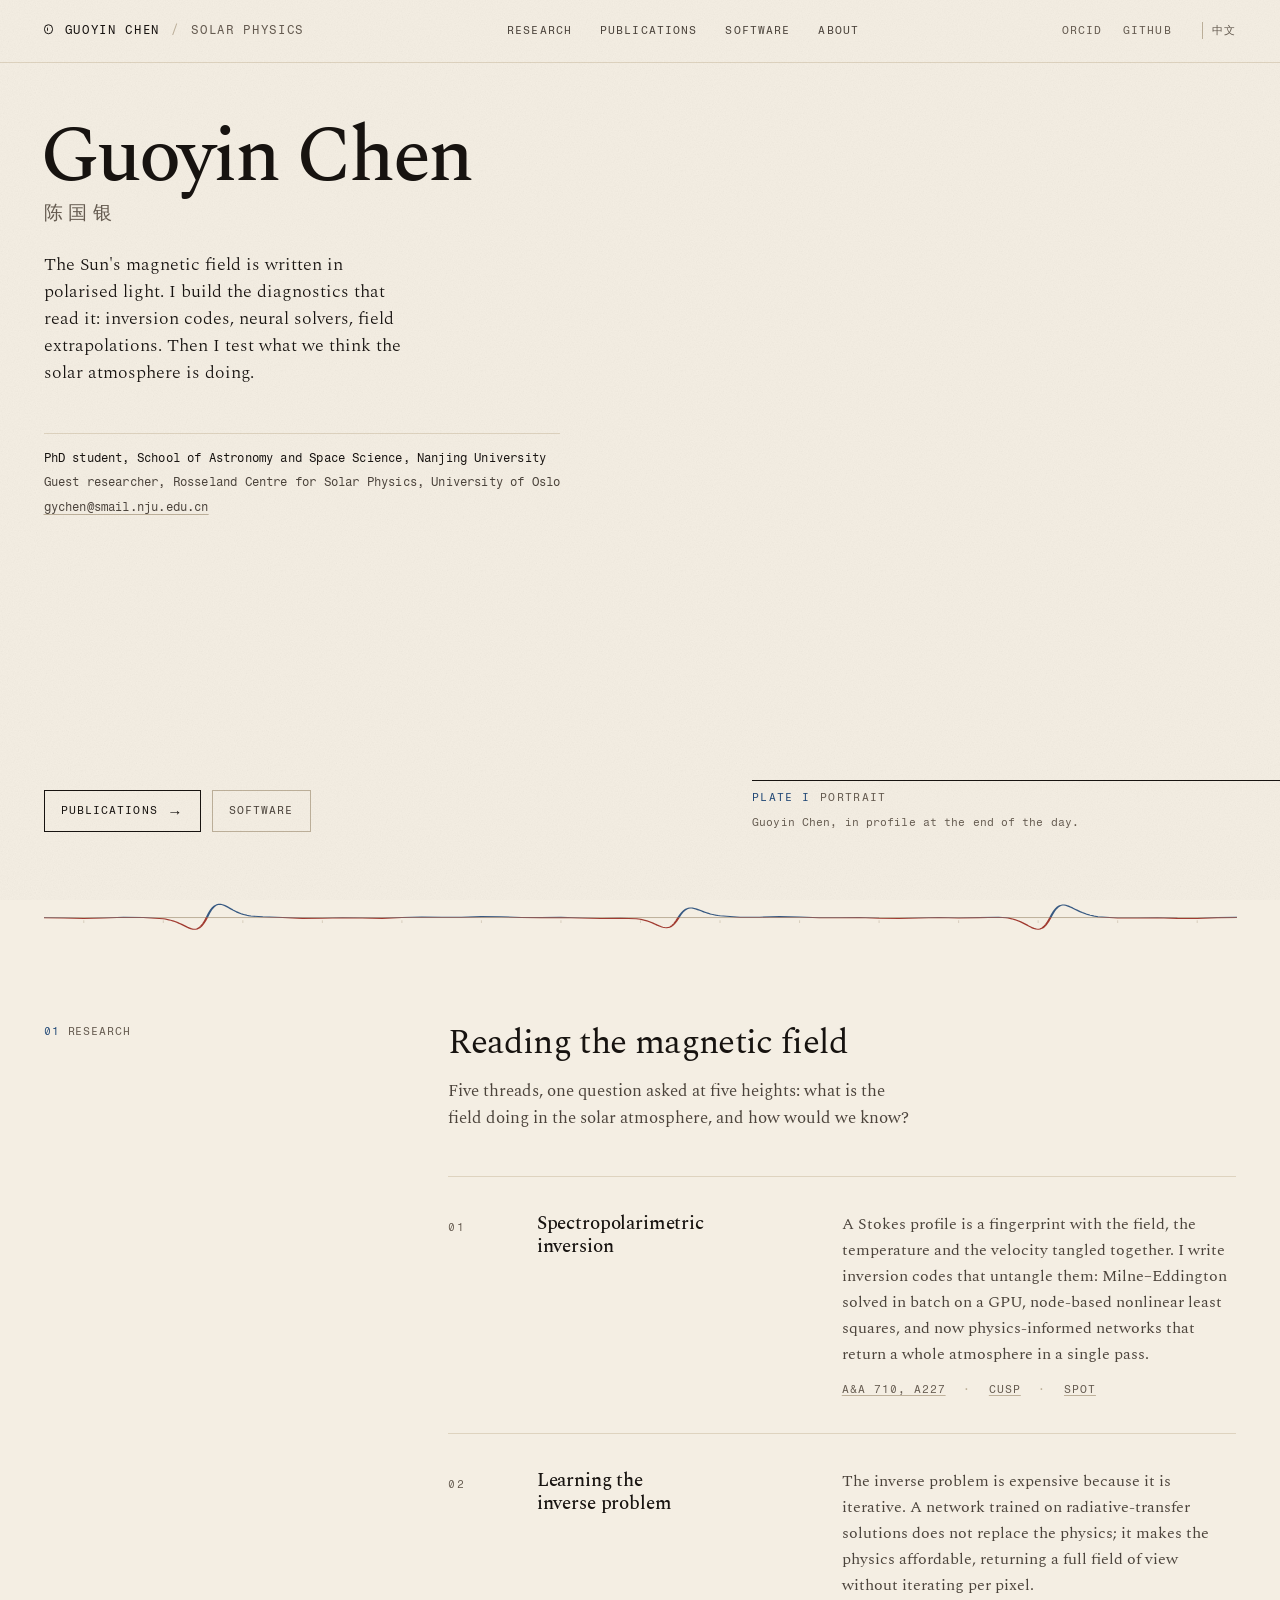
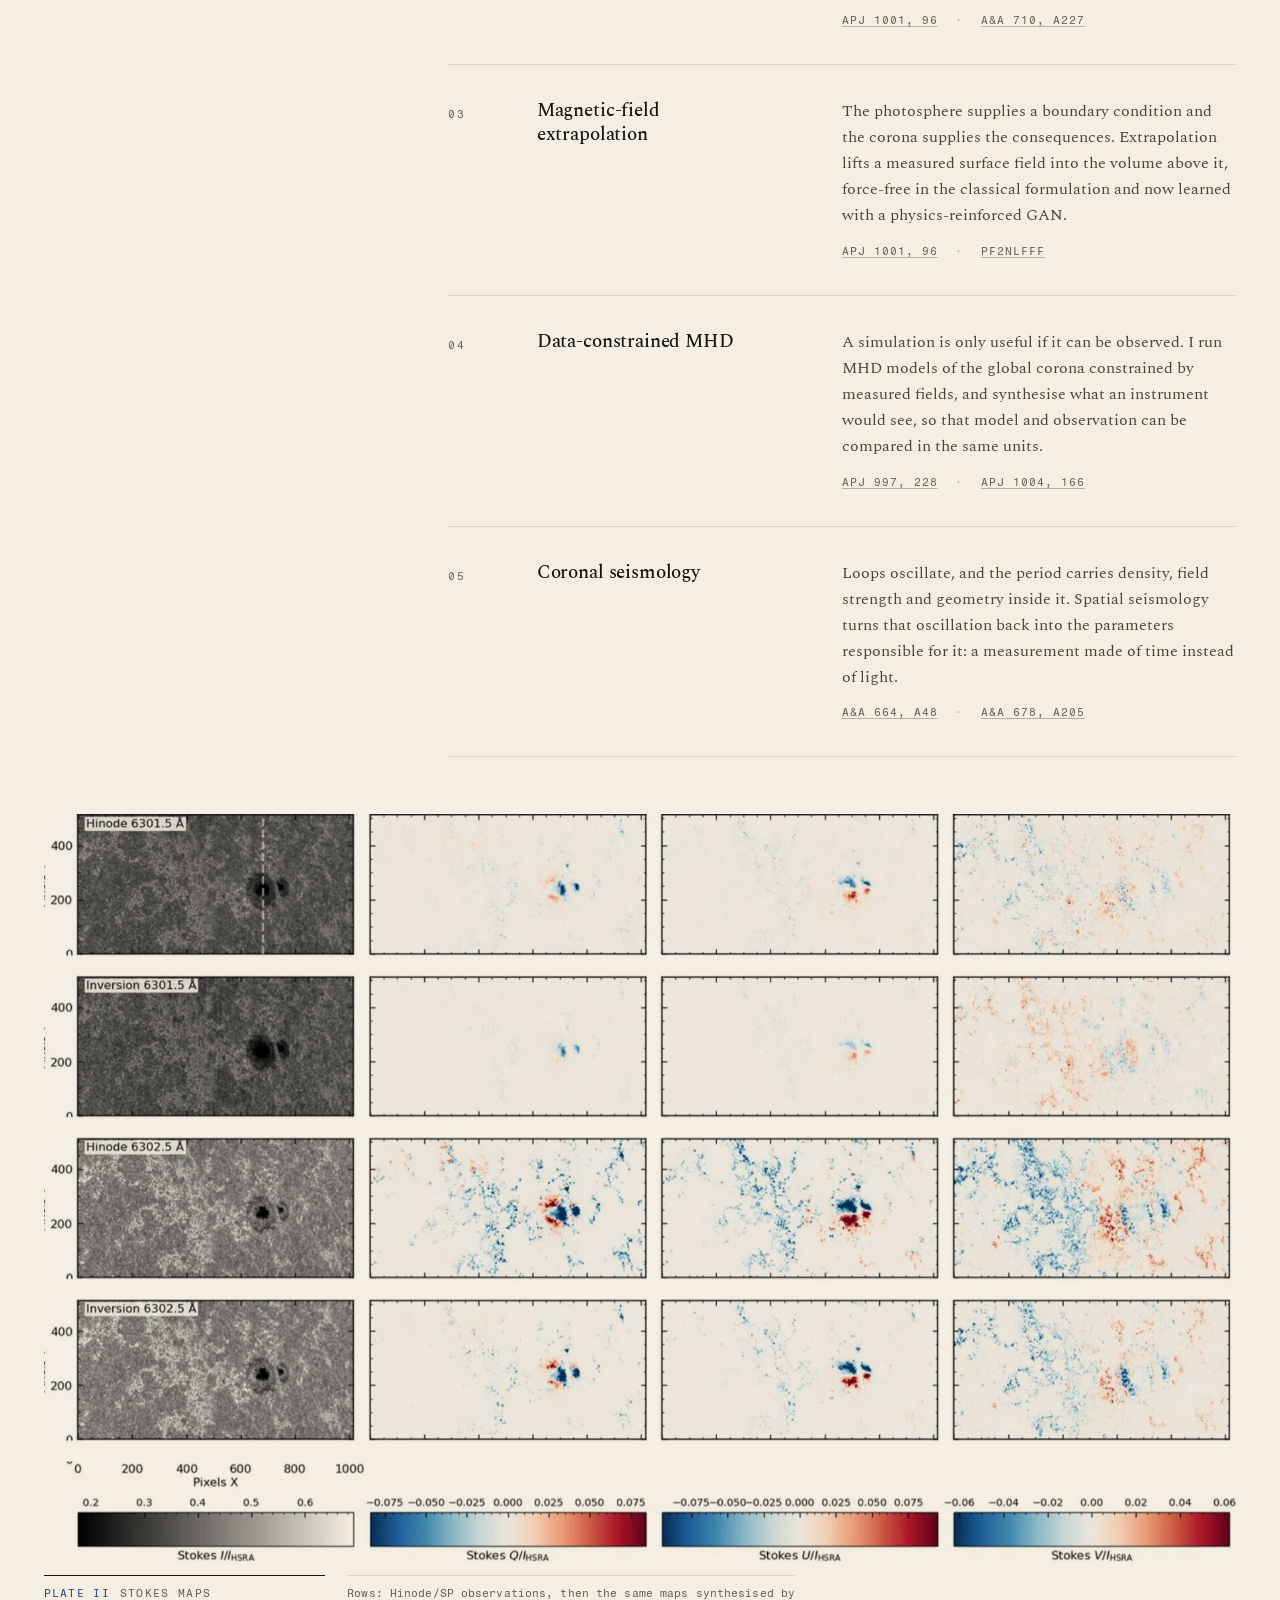
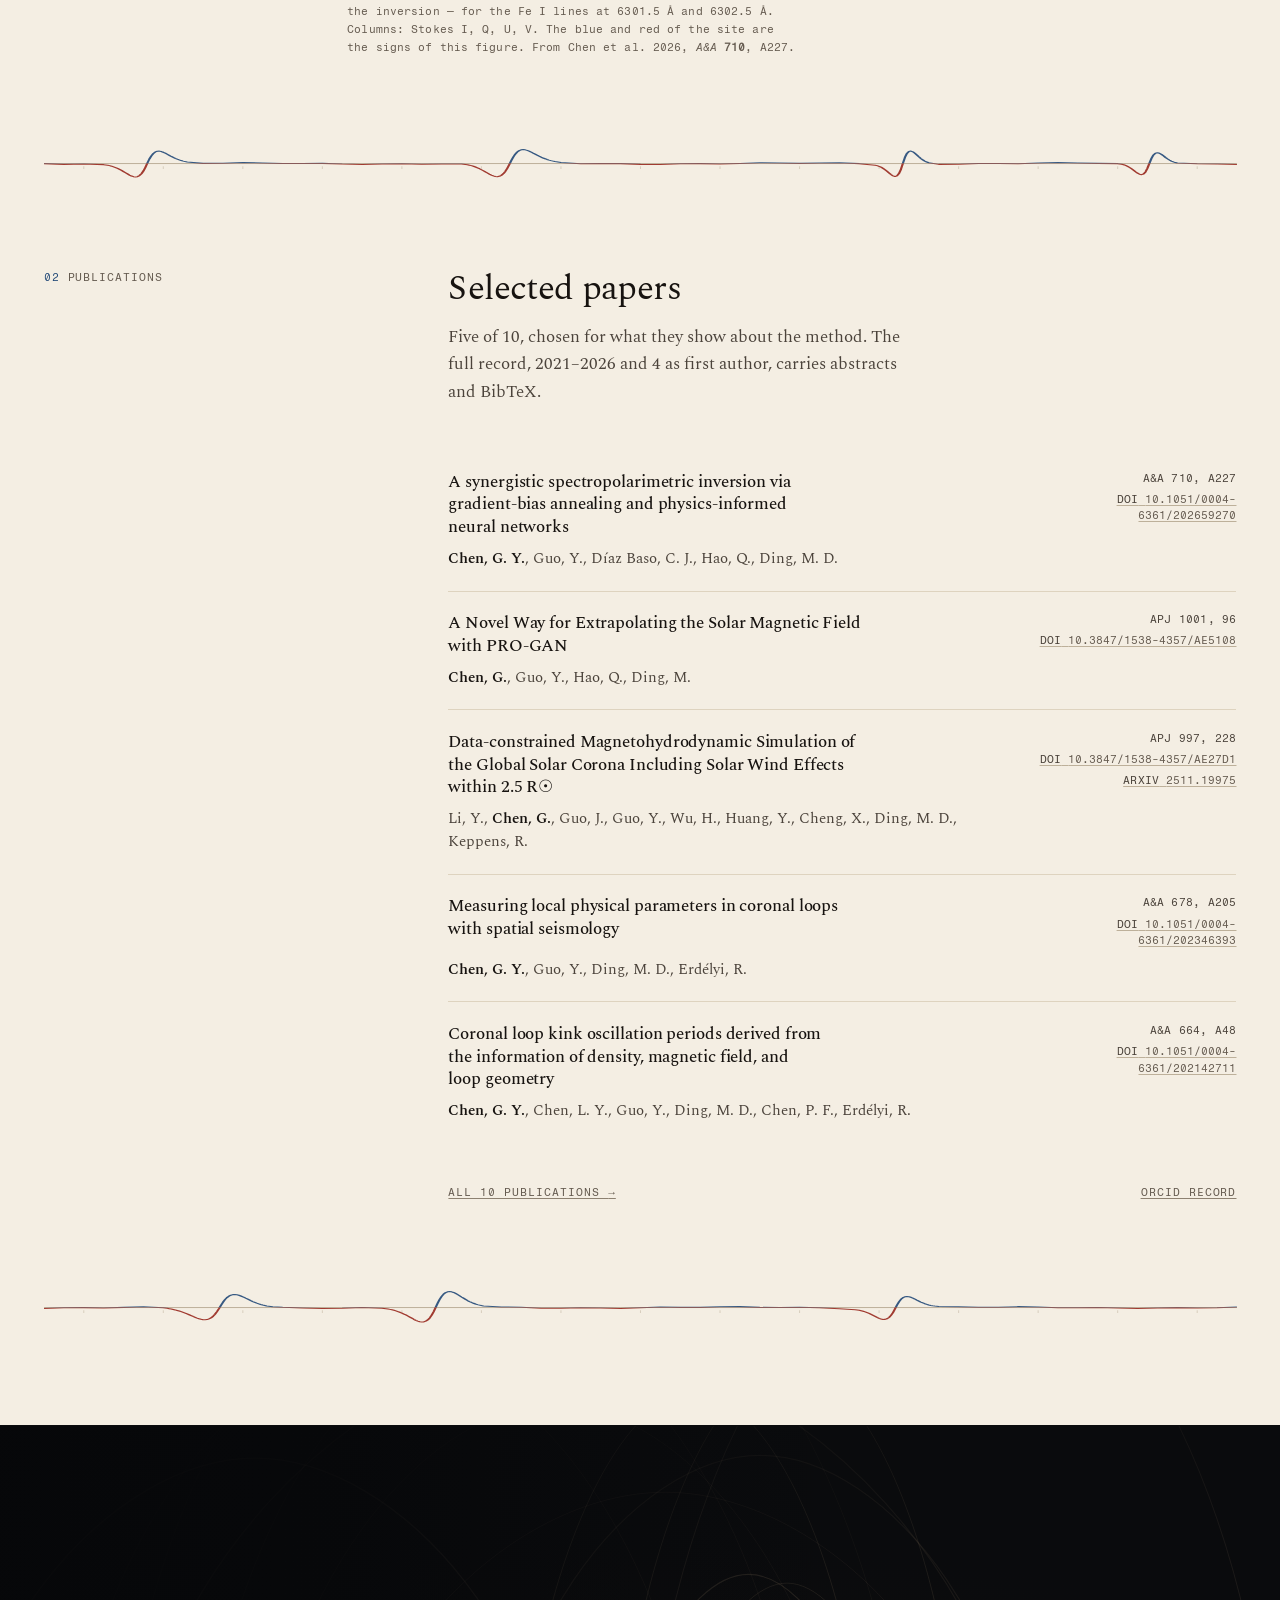
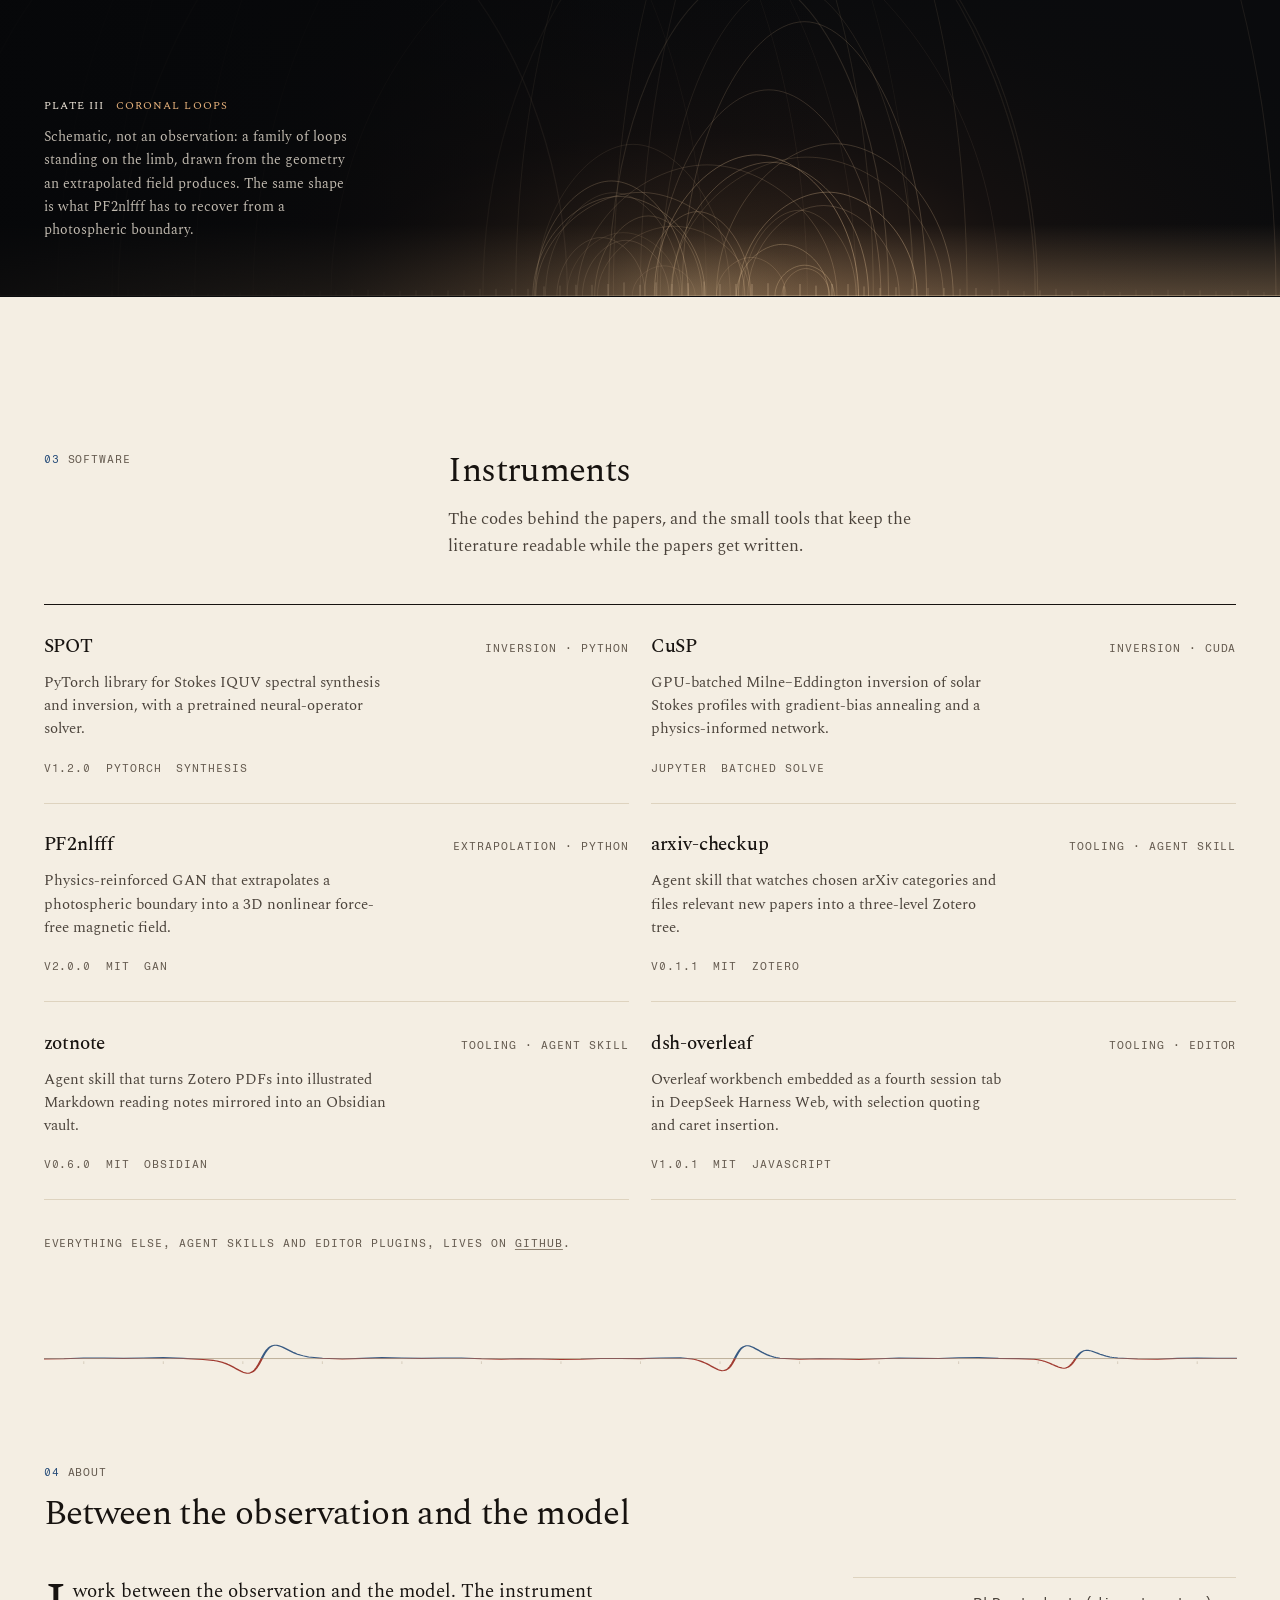
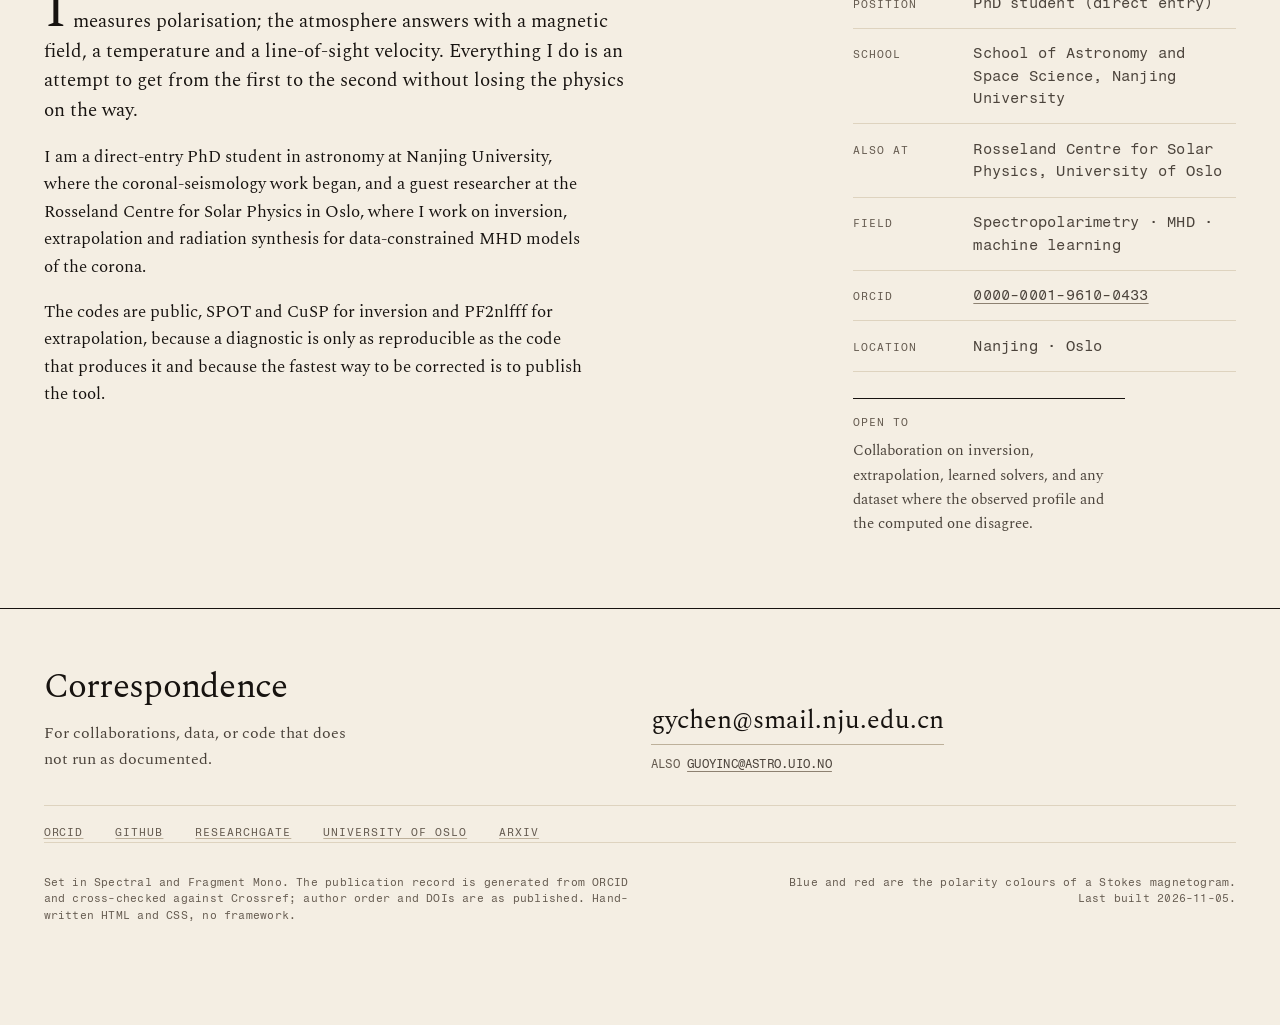
==== commit 8c932f90: "Re-light the page: new portrait, warm paper, corona plate, new contact The owner supplied a new phot" ====
--- a/index.html
+++ b/index.html
@@ -34,7 +34,7 @@
     "name": "Guoyin Chen",
     "alternateName": "陈国银",
     "jobTitle": "PhD Student",
-    "email": "guoyin.chen@astro.uio.no",
+    "email": "gychen@smail.nju.edu.cn",
     "affiliation": [
       { "@type": "Organization", "name": "School of Astronomy and Space Science, Nanjing University" },
       { "@type": "Organization", "name": "Rosseland Centre for Solar Physics, University of Oslo" }
@@ -88,7 +88,7 @@
           <div class="hero__meta mono reveal" style="--d:180ms">
             <span>PhD student, School of Astronomy and Space Science, Nanjing University</span>
             <span>Guest researcher, Rosseland Centre for Solar Physics, University of Oslo</span>
-            <a href="mailto:guoyin.chen@astro.uio.no">guoyin.chen@astro.uio.no</a>
+            <a href="mailto:gychen@smail.nju.edu.cn">gychen@smail.nju.edu.cn</a>
           </div>
           <div class="hero__actions reveal" style="--d:240ms">
             <a class="btn" href="publications.html">Publications <span class="btn__arrow" aria-hidden="true">→</span></a>
@@ -98,15 +98,18 @@
 
         <figure class="plate plate--hero hero__plate reveal" style="--d:90ms">
           <div class="plate__media">
-            <img src="assets/img/portrait.jpg"
-                 srcset="assets/img/portrait-sm.jpg 480w, assets/img/portrait.jpg 1100w"
-                 sizes="(max-width: 900px) 84vw, 34vw"
-                 width="1100" height="1466"
-                 alt="Guoyin Chen, photographed against a slate-blue studio background"
-                 fetchpriority="high" decoding="async">
+            <picture>
+              <source media="(max-width: 520px)" srcset="assets/img/portrait-sq.jpg" width="800" height="800">
+              <img src="assets/img/portrait.jpg"
+                   srcset="assets/img/portrait-sm.jpg 480w, assets/img/portrait.jpg 1000w"
+                   sizes="(max-width: 900px) 84vw, 34vw"
+                   width="1000" height="1333"
+                   alt="Guoyin Chen in profile at sunset, looking out over a city"
+                   fetchpriority="high" decoding="async">
+            </picture>
           </div>
           <div class="plate__no"><b>Plate I</b><span>Portrait</span></div>
-          <figcaption>Guoyin Chen, Oslo. Photograph courtesy of the University of Oslo.</figcaption>
+          <figcaption>Guoyin Chen, in profile at the end of the day.</figcaption>
         </figure>
       </div>
     </section>
@@ -327,6 +330,15 @@
         <use class="trace trace--blue" href="#sv92-d" clip-path="url(#sv92-up)"/>
         <use class="trace trace--red" href="#sv92-d" clip-path="url(#sv92-dn)"/>
       </svg></div>
+
+    <!-- ================= corona plate ================= -->
+    <section class="corona" aria-labelledby="corona-title">
+      <div class="corona__art" aria-hidden="true"></div>
+      <div class="wrap corona__in">
+        <p class="corona__label"><b>Plate III</b><span>Coronal loops</span></p>
+        <p class="corona__cap" id="corona-title">Schematic, not an observation: a family of loops standing on the limb, drawn from the geometry an extrapolated field produces. The same shape is what PF2nlfff has to recover from a photospheric boundary.</p>
+      </div>
+    </section>
 
     <!-- ================= software ================= -->
     <section class="section" id="code">
@@ -485,7 +497,8 @@
           <p>For collaborations, data, or code that does not run as documented.</p>
         </div>
         <div class="contact__mail">
-          <a class="mail" href="mailto:guoyin.chen@astro.uio.no">guoyin.chen@astro.uio.no</a>
+          <a class="mail" href="mailto:gychen@smail.nju.edu.cn">gychen@smail.nju.edu.cn</a>
+          <p class="contact__alt mono">also <a href="mailto:guoyinc@astro.uio.no">guoyinc@astro.uio.no</a></p>
         </div>
         <div class="contact__links mono">
           <a href="https://orcid.org/0000-0001-9610-0433">ORCID</a>
--- a/assets/css/site.css
+++ b/assets/css/site.css
@@ -66,15 +66,15 @@
 
 :root {
   /* paper & ink */
-  --paper: #f2f1ec;
-  --paper-2: #f8f7f3;
-  --paper-3: #eae9e2;
-  --ink: #14171a;
-  --ink-2: #494f53;
-  --ink-3: #63686d;
-  --rule: #d5d3c9;
-  --rule-2: #b8b6aa;
-  --link-rule: #8f8d82;
+  --paper: #f4eee3;
+  --paper-2: #faf6eb;
+  --paper-3: #eae1d0;
+  --ink: #171310;
+  --ink-2: #4b433b;
+  --ink-3: #655b50;
+  --rule: #ded3bf;
+  --rule-2: #bdb09a;
+  --link-rule: #8d8171;
 
   /* the two colours of a magnetogram, used only where the data speaks */
   --blue: #234a78;
@@ -110,6 +110,13 @@
 *::before,
 *::after {
   box-sizing: border-box;
+}
+
+/* Components below set their own display (grid, flex). Without this, the UA
+   sheet's [hidden] rule loses to them and filtered publications stay on screen
+   while the counter says otherwise. */
+[hidden] {
+  display: none !important;
 }
 
 html {
@@ -1373,3 +1380,138 @@
   .hero__name-zh,
   .hero__name-latin { margin-top: 0.35rem; }
 }
+
+/* ---------------------------------------------------------------------------
+   24. Warm ground, paper grain, and the corona plate
+   The page is printed on warm paper, not white: the ground carries a little
+   grain so large fields read as a surface rather than a screen, and the plate
+   between §02 and §03 drops to near-black so the corona can be seen at all.
+   --------------------------------------------------------------------------- */
+
+body::after {
+  content: "";
+  position: fixed;
+  inset: 0;
+  z-index: 40;
+  pointer-events: none;
+  opacity: 0.55;
+  mix-blend-mode: multiply;
+  background-image: url("data:image/svg+xml,%3Csvg xmlns='http://www.w3.org/2000/svg' width='200' height='200'%3E%3Cfilter id='n'%3E%3CfeTurbulence type='fractalNoise' baseFrequency='0.82' numOctaves='3' stitchTiles='stitch'/%3E%3CfeColorMatrix type='saturate' values='0'/%3E%3C/filter%3E%3Crect width='200' height='200' filter='url(%23n)' opacity='0.16'/%3E%3C/svg%3E");
+}
+
+/* The hero photograph: no frame, bled to the right edge of the window. */
+.hero__plate .plate__media {
+  border: 0;
+  padding: 0;
+  background: transparent;
+}
+.hero__plate .plate__media img { filter: saturate(0.92) contrast(1.03); }
+.hero__plate figcaption,
+.hero__plate .plate__no { max-width: 34rem; }
+
+@media (min-width: 1000px) {
+  .hero__plate {
+    margin-right: calc(-1 * (var(--gutter) + max(0px, (100vw - var(--sbw, 0px) - var(--wrap)) / 2)));
+    align-self: stretch;
+    display: flex;
+    flex-direction: column;
+  }
+  .hero__plate .plate__media { flex: 1 1 auto; }
+  .hero__plate .plate__media img {
+    height: 100%;
+    aspect-ratio: 4 / 5;
+    object-fit: cover;
+    object-position: 50% 26%;
+  }
+}
+
+/* The corona plate. */
+.corona {
+  position: relative;
+  margin-block: clamp(3.2rem, 6.5vw, 6rem);
+  background: #0a0b0d;
+  color: #f0e7da;
+  overflow: hidden;
+  border-block: 1px solid #0a0b0d;
+}
+.corona__art {
+  position: absolute;
+  inset: 0;
+  background-image: url("../img/field-lines.svg");
+  background-position: 50% 100%;
+  background-size: cover;
+  background-repeat: no-repeat;
+}
+.corona::after {
+  content: "";
+  position: absolute;
+  inset: 0;
+  background: linear-gradient(
+    to right,
+    rgba(6, 7, 9, 0.9) 0%,
+    rgba(6, 7, 9, 0.72) 26%,
+    rgba(6, 7, 9, 0.28) 48%,
+    rgba(6, 7, 9, 0) 66%
+  );
+  pointer-events: none;
+}
+.corona__in {
+  position: relative;
+  z-index: 2;
+  min-height: clamp(300px, 38vw, 470px);
+  display: flex;
+  flex-direction: column;
+  justify-content: flex-end;
+  gap: 0.7rem;
+  padding-block: clamp(2rem, 4.5vw, 3.4rem);
+}
+.corona__label {
+  display: flex;
+  align-items: baseline;
+  gap: 0.7rem;
+  font-size: 0.6875rem;
+  letter-spacing: 0.1em;
+  text-transform: uppercase;
+  color: #e6b17b;
+}
+.corona__label b { font-weight: 400; color: #f0e7da; }
+.corona__cap {
+  max-width: 44ch;
+  margin: 0;
+  font-size: 0.9rem;
+  line-height: 1.6;
+  color: rgba(240, 231, 218, 0.8);
+}
+.corona__cap a { color: #f0e7da; text-decoration-color: rgba(240, 231, 218, 0.45); }
+
+@media (max-width: 720px) {
+  .corona { margin-block: clamp(2.4rem, 8vw, 3.4rem); }
+  .corona__in { min-height: 300px; }
+  .corona__cap { font-size: 0.82rem; }
+}
+
+@media (prefers-reduced-motion: no-preference) {
+  .corona__art img { transform: scale(1.04); }
+}
+
+/* ---------------------------------------------------------------------------
+   25. Corrections for the warm plate set
+   --------------------------------------------------------------------------- */
+
+.plate__media picture { display: block; }
+
+.contact__alt {
+  margin: 0.6rem 0 0;
+  font-size: 0.75rem;
+  letter-spacing: 0.02em;
+  color: var(--ink-3);
+}
+.contact__alt a { color: var(--ink-2); }
+
+html[lang="zh-CN"] .corona__cap {
+  font-family: var(--sans);
+  line-height: 1.9;
+  letter-spacing: 0.01em;
+}
+html[lang="zh-CN"] .corona__label { letter-spacing: 0.06em; }
+html[lang="zh-CN"] .contact__alt { letter-spacing: 0.03em; }
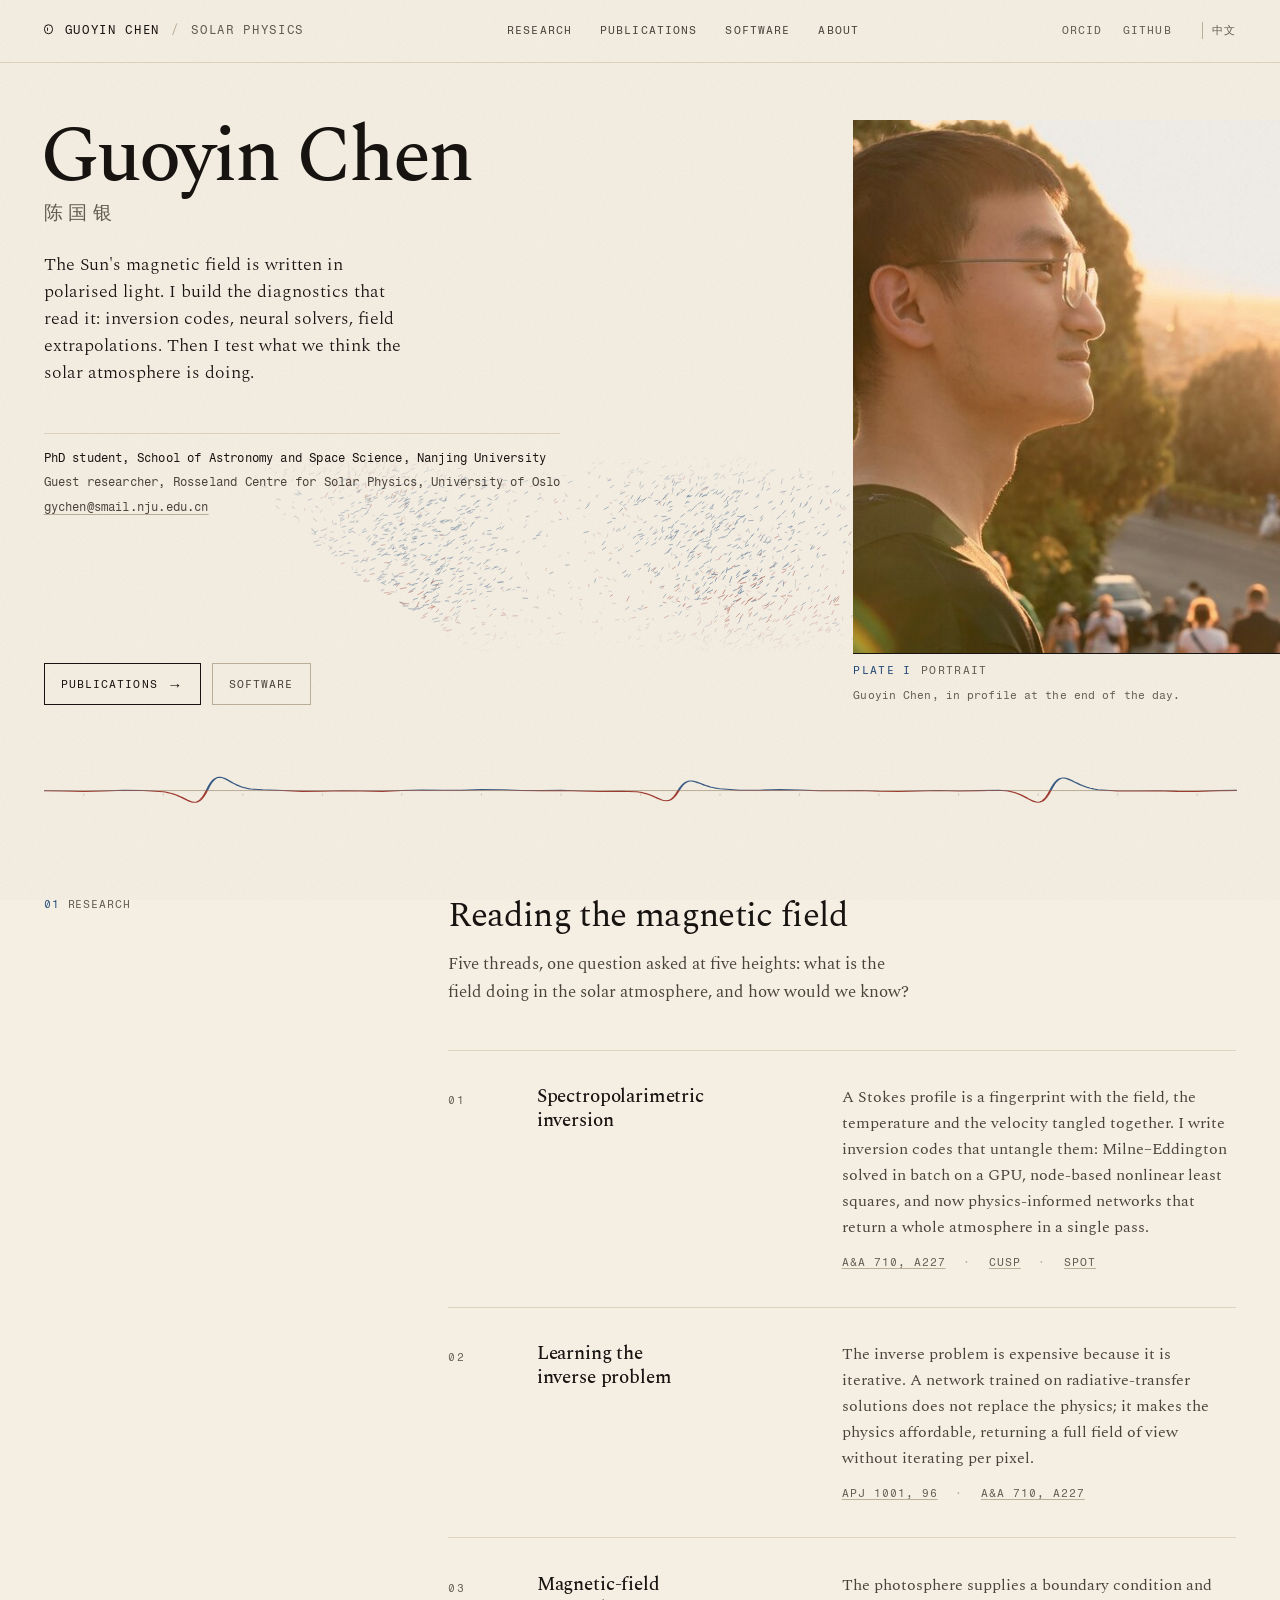
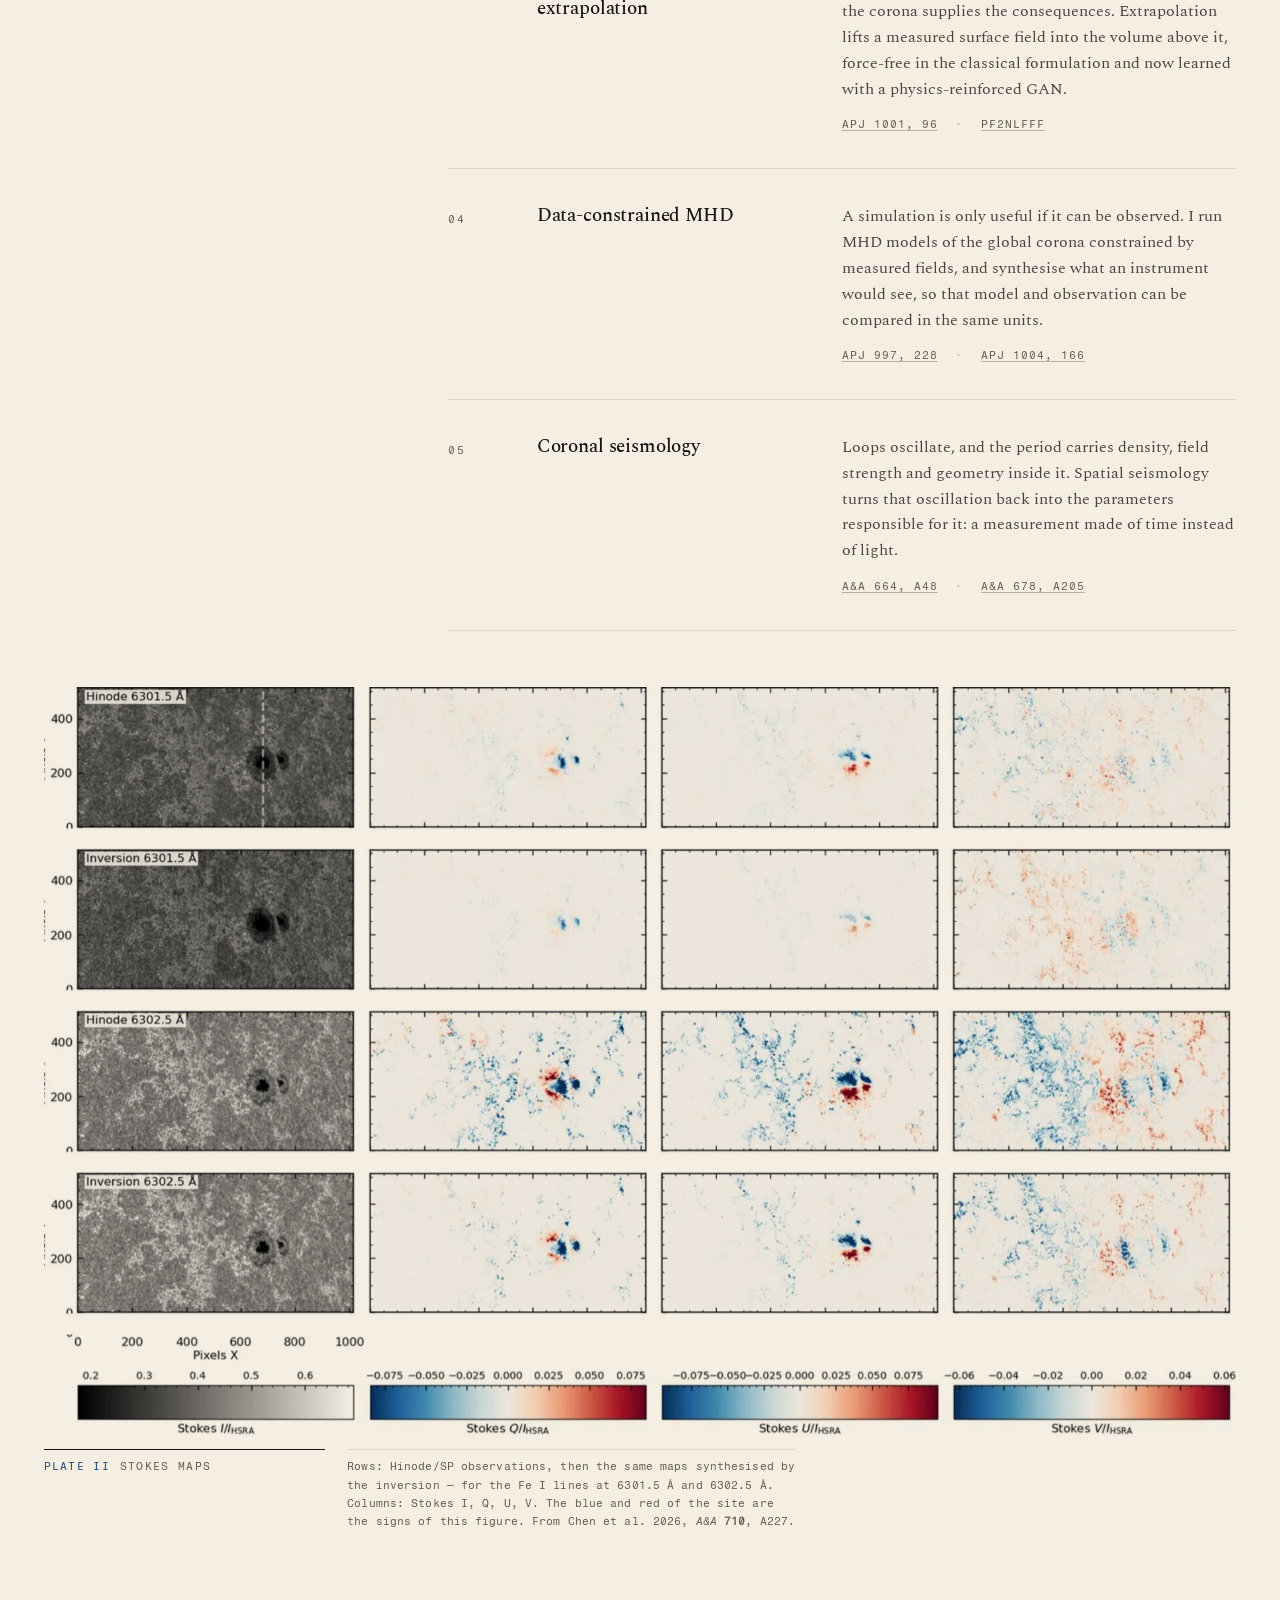
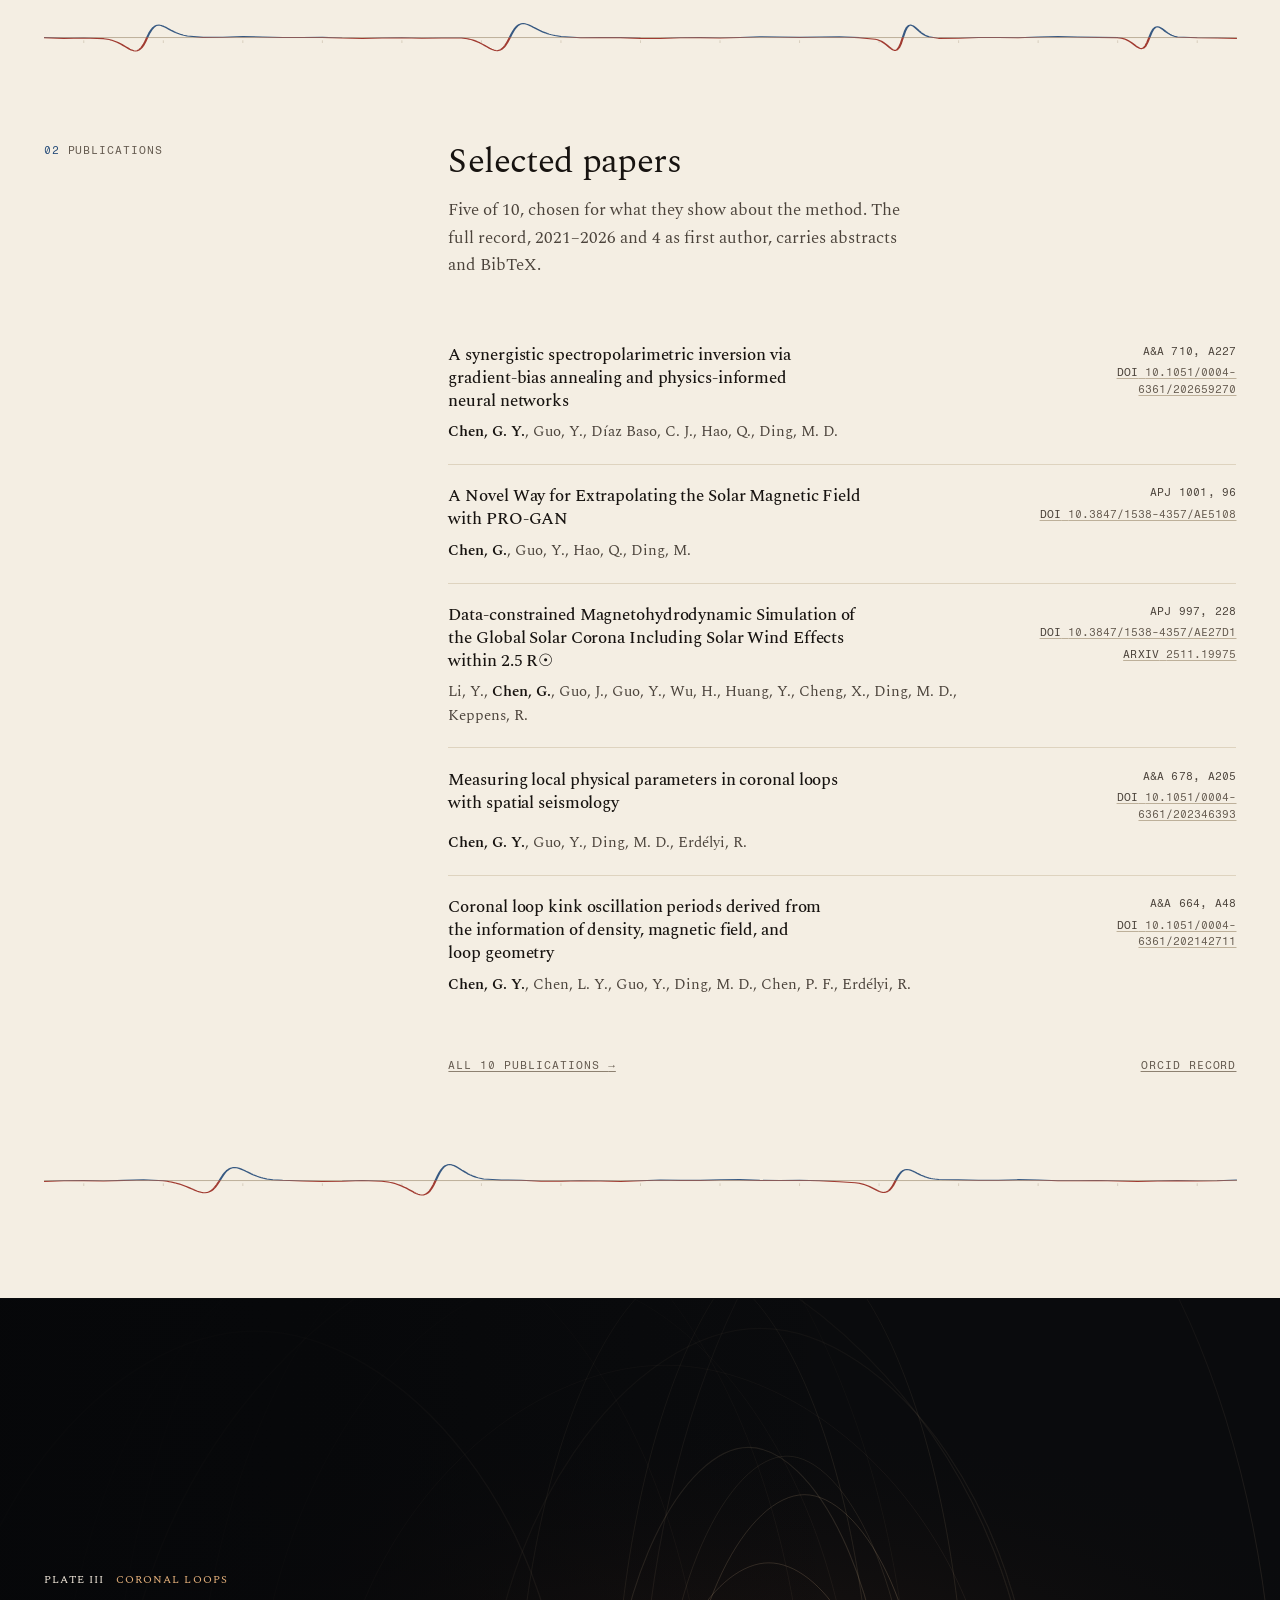
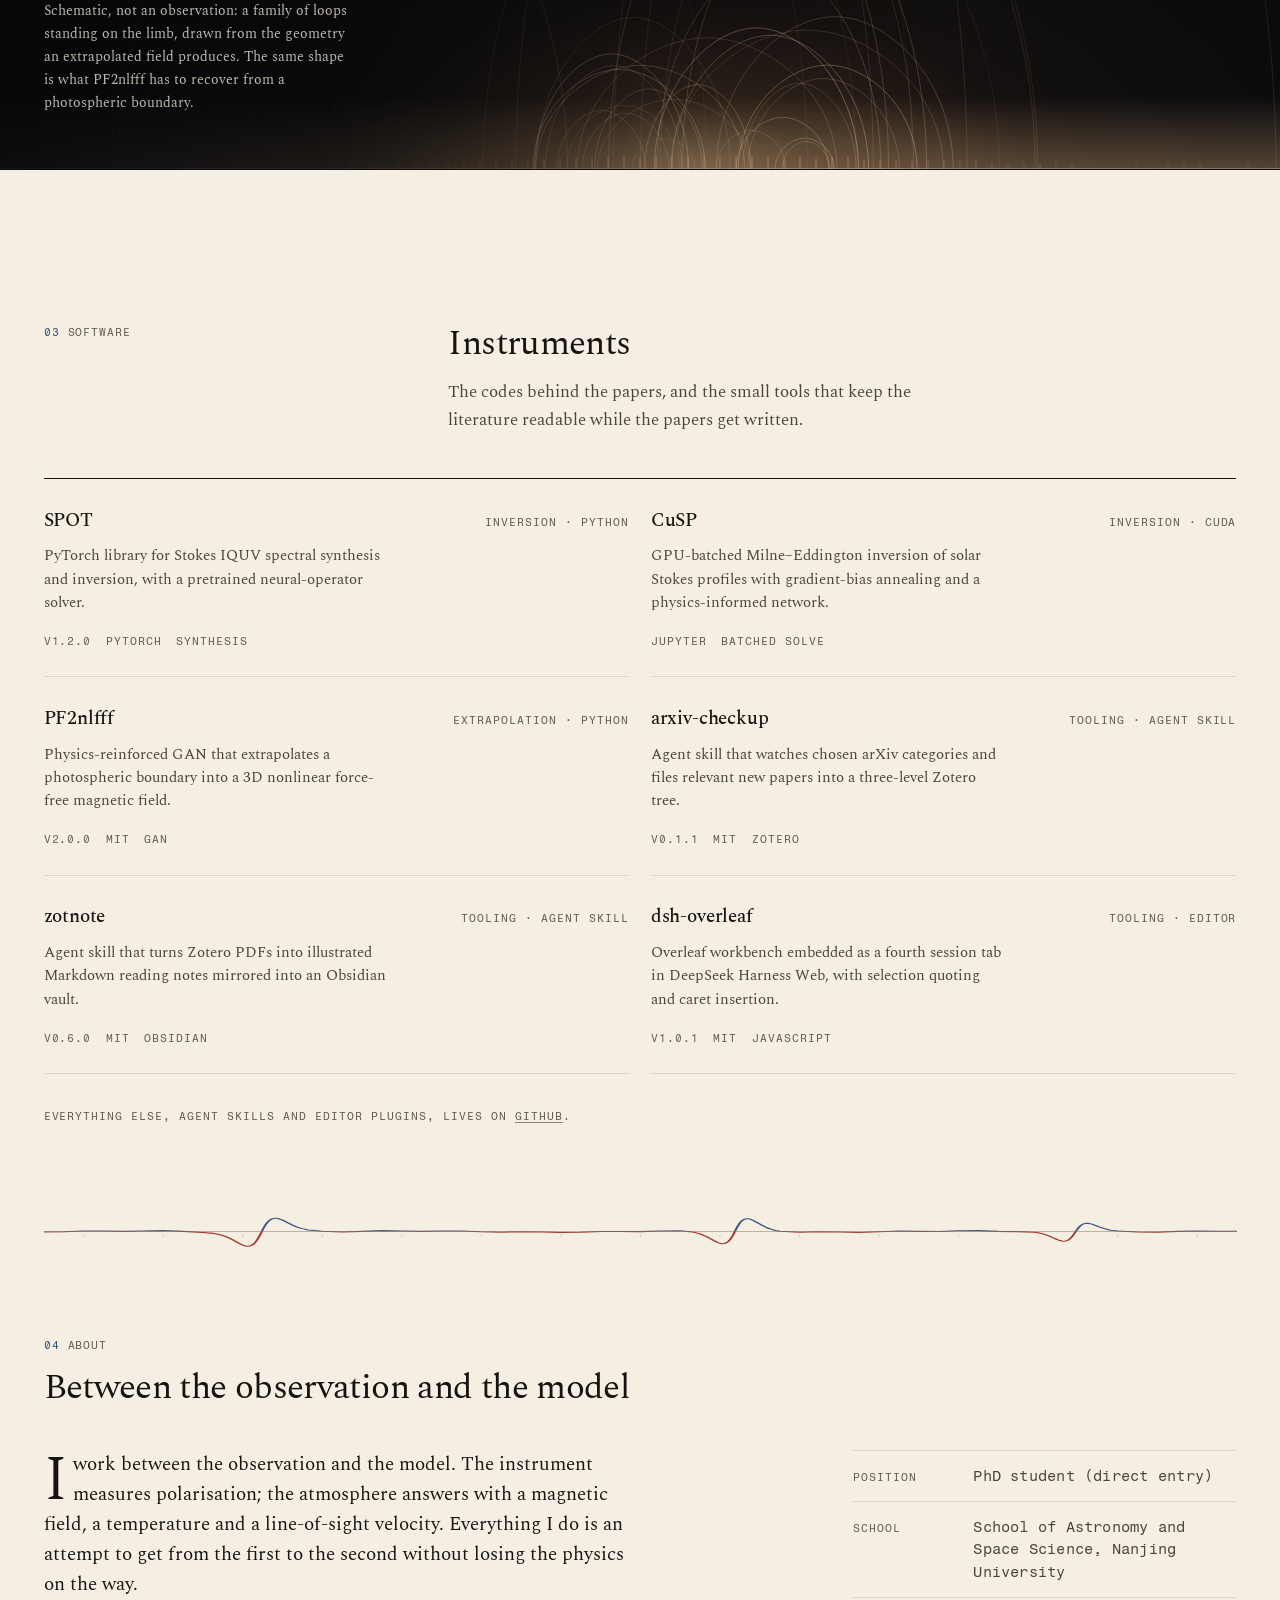
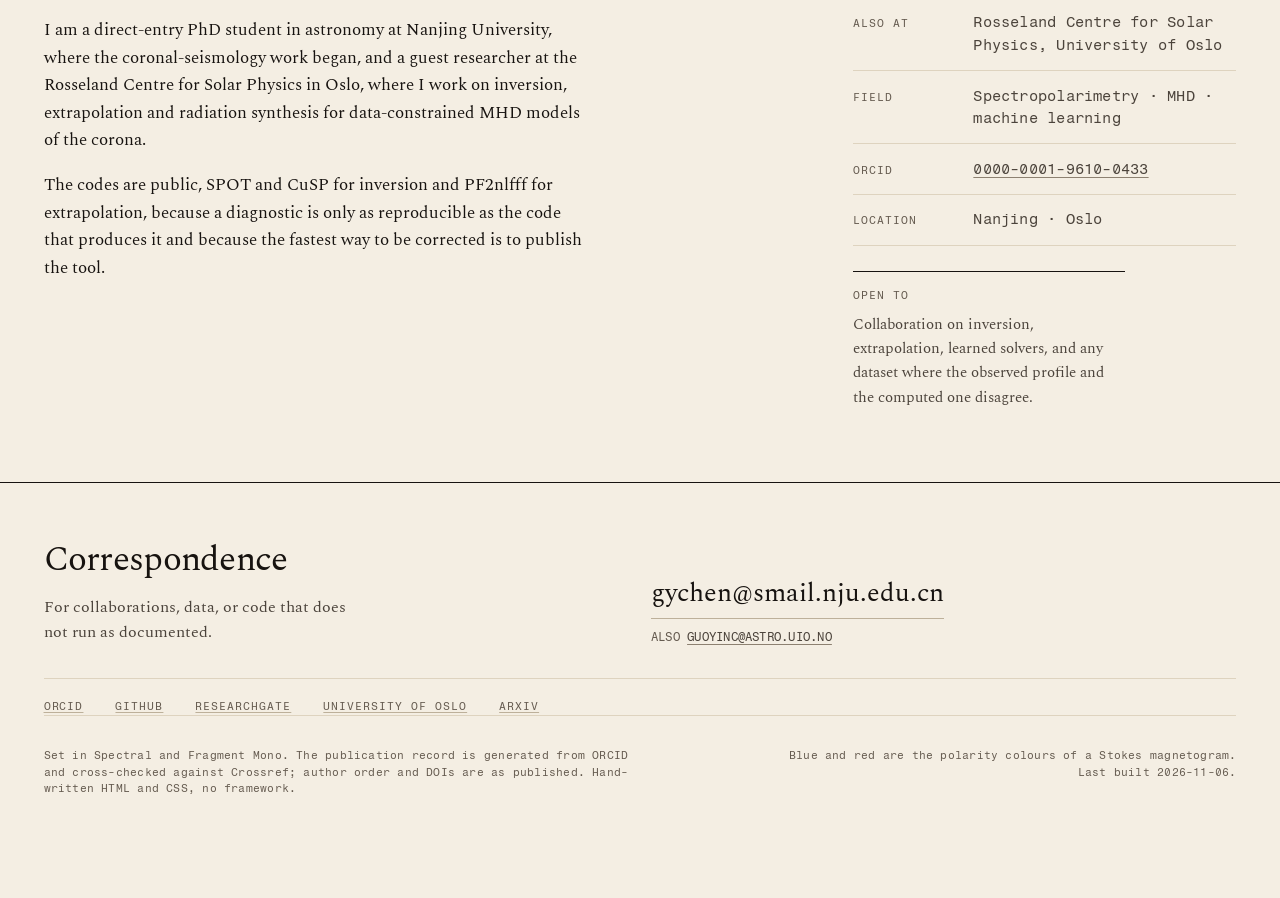
==== commit e5e81ce6: "Hero: smaller portrait, and a magnetogram band drawn from code The portrait now takes four columns i" ====
--- a/index.html
+++ b/index.html
@@ -513,7 +513,7 @@
     <div class="wrap">
       <div class="colophon mono">
         <p>Set in Spectral and Fragment Mono. The publication record is generated from ORCID and cross-checked against Crossref; author order and DOIs are as published. Hand-written HTML and CSS, no framework.</p>
-        <p class="colophon__right">Blue and red are the polarity colours of a Stokes magnetogram.<br>Last built 2026-11-05.</p>
+        <p class="colophon__right">Blue and red are the polarity colours of a Stokes magnetogram.<br>Last built 2026-11-06.</p>
       </div>
     </div>
   </footer>
--- a/assets/css/site.css
+++ b/assets/css/site.css
@@ -353,7 +353,7 @@
 }
 
 .hero__copy {
-  grid-column: 1 / span 7;
+  grid-column: 1 / span 8;
   display: flex;
   flex-direction: column;
   align-items: flex-start;
@@ -420,7 +420,7 @@
   padding-top: 2.2rem;
 }
 
-.hero__plate { grid-column: 8 / span 5; }
+.hero__plate { grid-column: 9 / span 4; }
 
 /* ---------- 8. Plates --------------------------------------------------- */
 
@@ -1139,7 +1139,7 @@
 /* ---------- 18. Responsive --------------------------------------------- */
 @media (max-width: 1080px) {
   .hero__copy { grid-column: 1 / span 7; }
-  .hero__plate { grid-column: 8 / span 5; }
+  .hero__plate { grid-column: 9 / span 4; }
   .about__text { grid-column: 1 / span 7; }
   .about__side { grid-column: 9 / span 4; }
 }
@@ -1486,8 +1486,19 @@
 
 @media (max-width: 720px) {
   .corona { margin-block: clamp(2.4rem, 8vw, 3.4rem); }
-  .corona__in { min-height: 300px; }
+  .corona__in { min-height: 340px; }
   .corona__cap { font-size: 0.82rem; }
+  /* On a narrow screen the caption sits under the glow, not beside it, so the
+     scrim has to run bottom-up instead of left-to-right. */
+  .corona::after {
+    background: linear-gradient(
+      to top,
+      rgba(6, 7, 9, 0.9) 0%,
+      rgba(6, 7, 9, 0.6) 34%,
+      rgba(6, 7, 9, 0.12) 64%,
+      rgba(6, 7, 9, 0) 88%
+    );
+  }
 }
 
 @media (prefers-reduced-motion: no-preference) {
@@ -1515,3 +1526,63 @@
 }
 html[lang="zh-CN"] .corona__label { letter-spacing: 0.06em; }
 html[lang="zh-CN"] .contact__alt { letter-spacing: 0.03em; }
+
+
+/* ---------------------------------------------------------------------------
+   24. The solar-field plate (background artwork)
+
+   A magnetogram drawn from the physics 鈥?blue and red are the two signs of the
+   line-of-sight field 鈥?sits behind the first screen only, and a matching
+   speckle tile prints the rest of the page's stock. Both are generated by
+   art/magnetogram.mjs; never hand-edit the SVGs.
+--------------------------------------------------------------------------- */
+
+/* The paper stock stays plain; the plate in the hero carries the artwork. */
+
+.hero {
+  position: relative;
+  isolation: isolate;
+}
+
+/* A band of magnetogram sits in the quiet space between the affiliation block
+   and the buttons: the one stretch of the first screen with no type to fight. */
+.hero::before {
+  content: "";
+  position: absolute;
+  left: calc(-1 * var(--gutter));
+  right: 0;
+  bottom: 6.4rem;
+  height: min(232px, 29%);
+  background: url("../img/solar-field.svg") 58% 46% / min(1380px, 104vw) auto no-repeat;
+  opacity: 1;
+  pointer-events: none;
+  z-index: -1;
+  -webkit-mask-image:
+    linear-gradient(to bottom, transparent 0, #000 22%, #000 74%, transparent 100%),
+    linear-gradient(to right, transparent 0, #000 30%);
+  -webkit-mask-composite: source-in;
+  mask-image:
+    linear-gradient(to bottom, transparent 0, #000 22%, #000 74%, transparent 100%),
+    linear-gradient(to right, transparent 0, #000 30%);
+  mask-composite: intersect;
+}
+
+@media (max-width: 900px) {
+  .hero::before {
+    background-position: 88% 0;
+    background-size: 1250px auto;
+    opacity: 0.5;
+  }
+}
+
+/* The dark plate carries its own artwork; keep the paper stock off it. */
+.corona {
+  background-color: #0a0b0d;
+  background-image: none;
+}
+.contact,
+.page-head {
+  background-color: var(--paper);
+  background-image: none;
+}
+
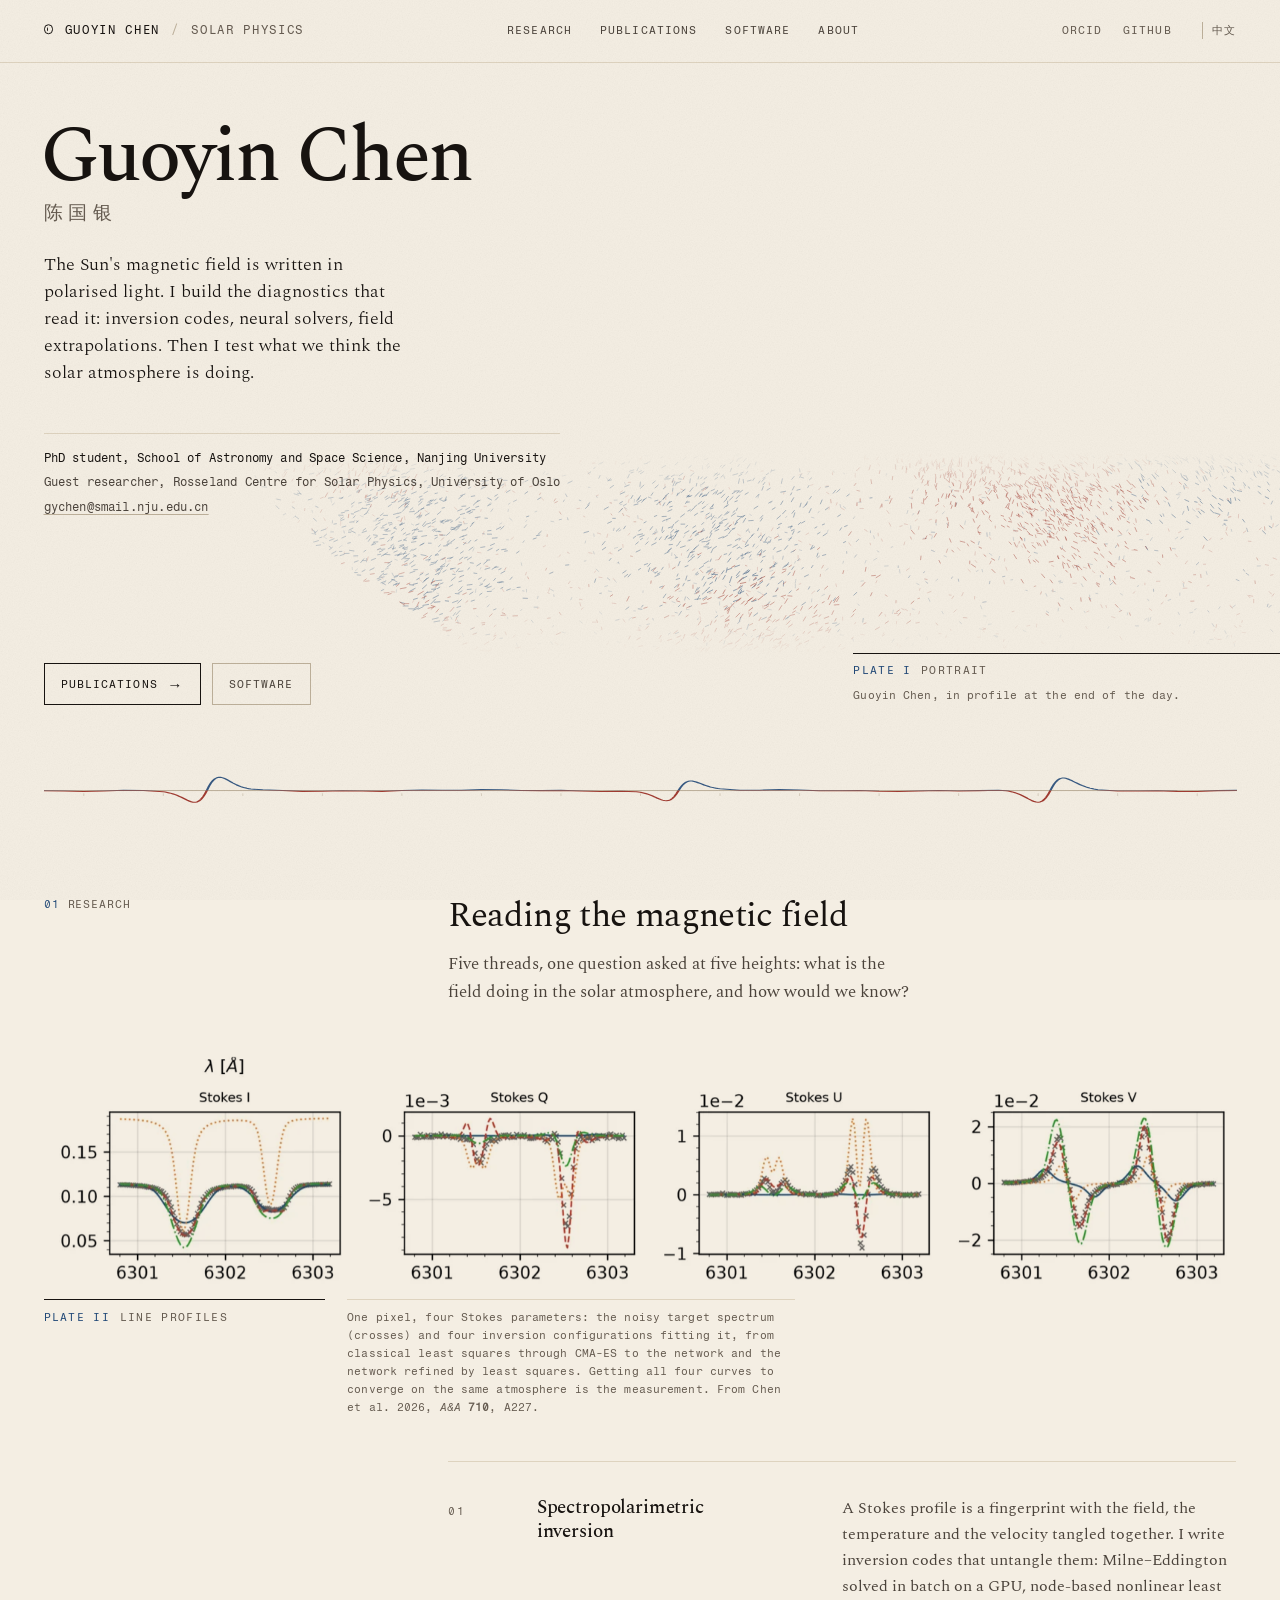
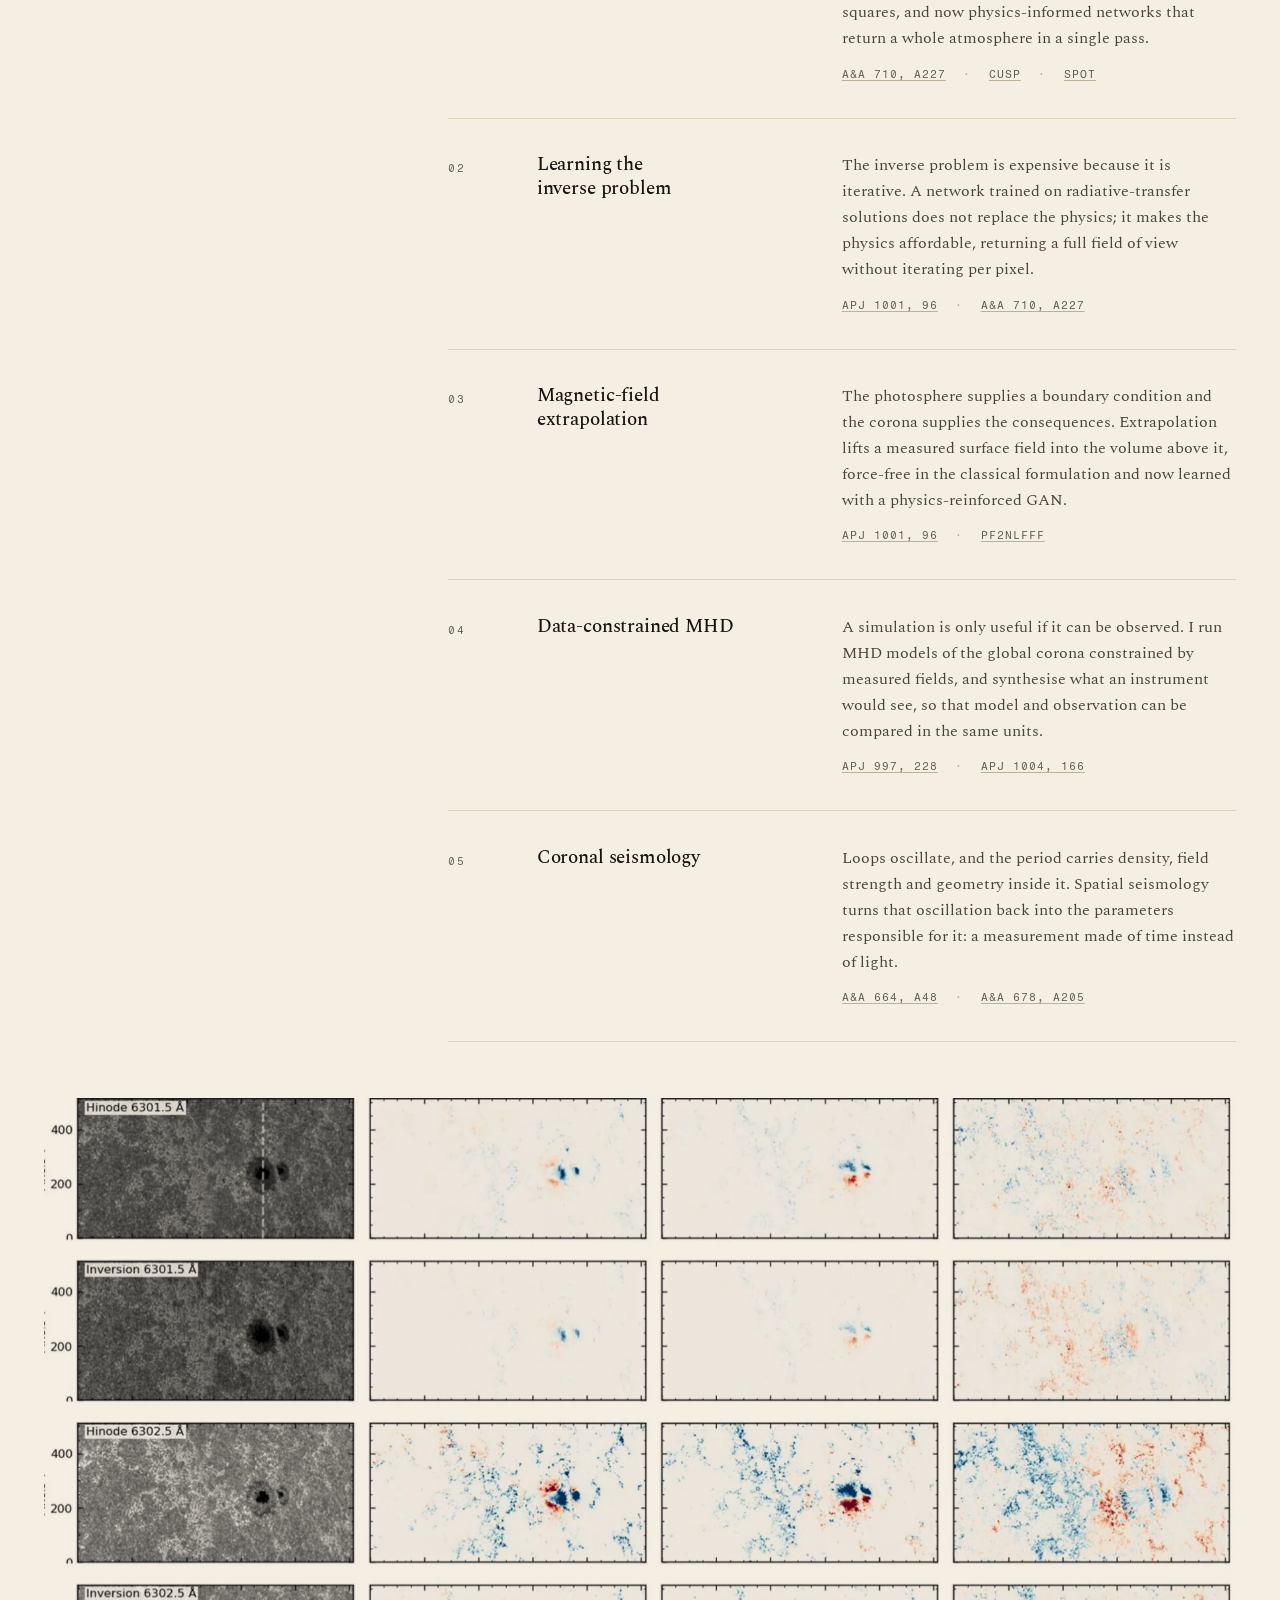
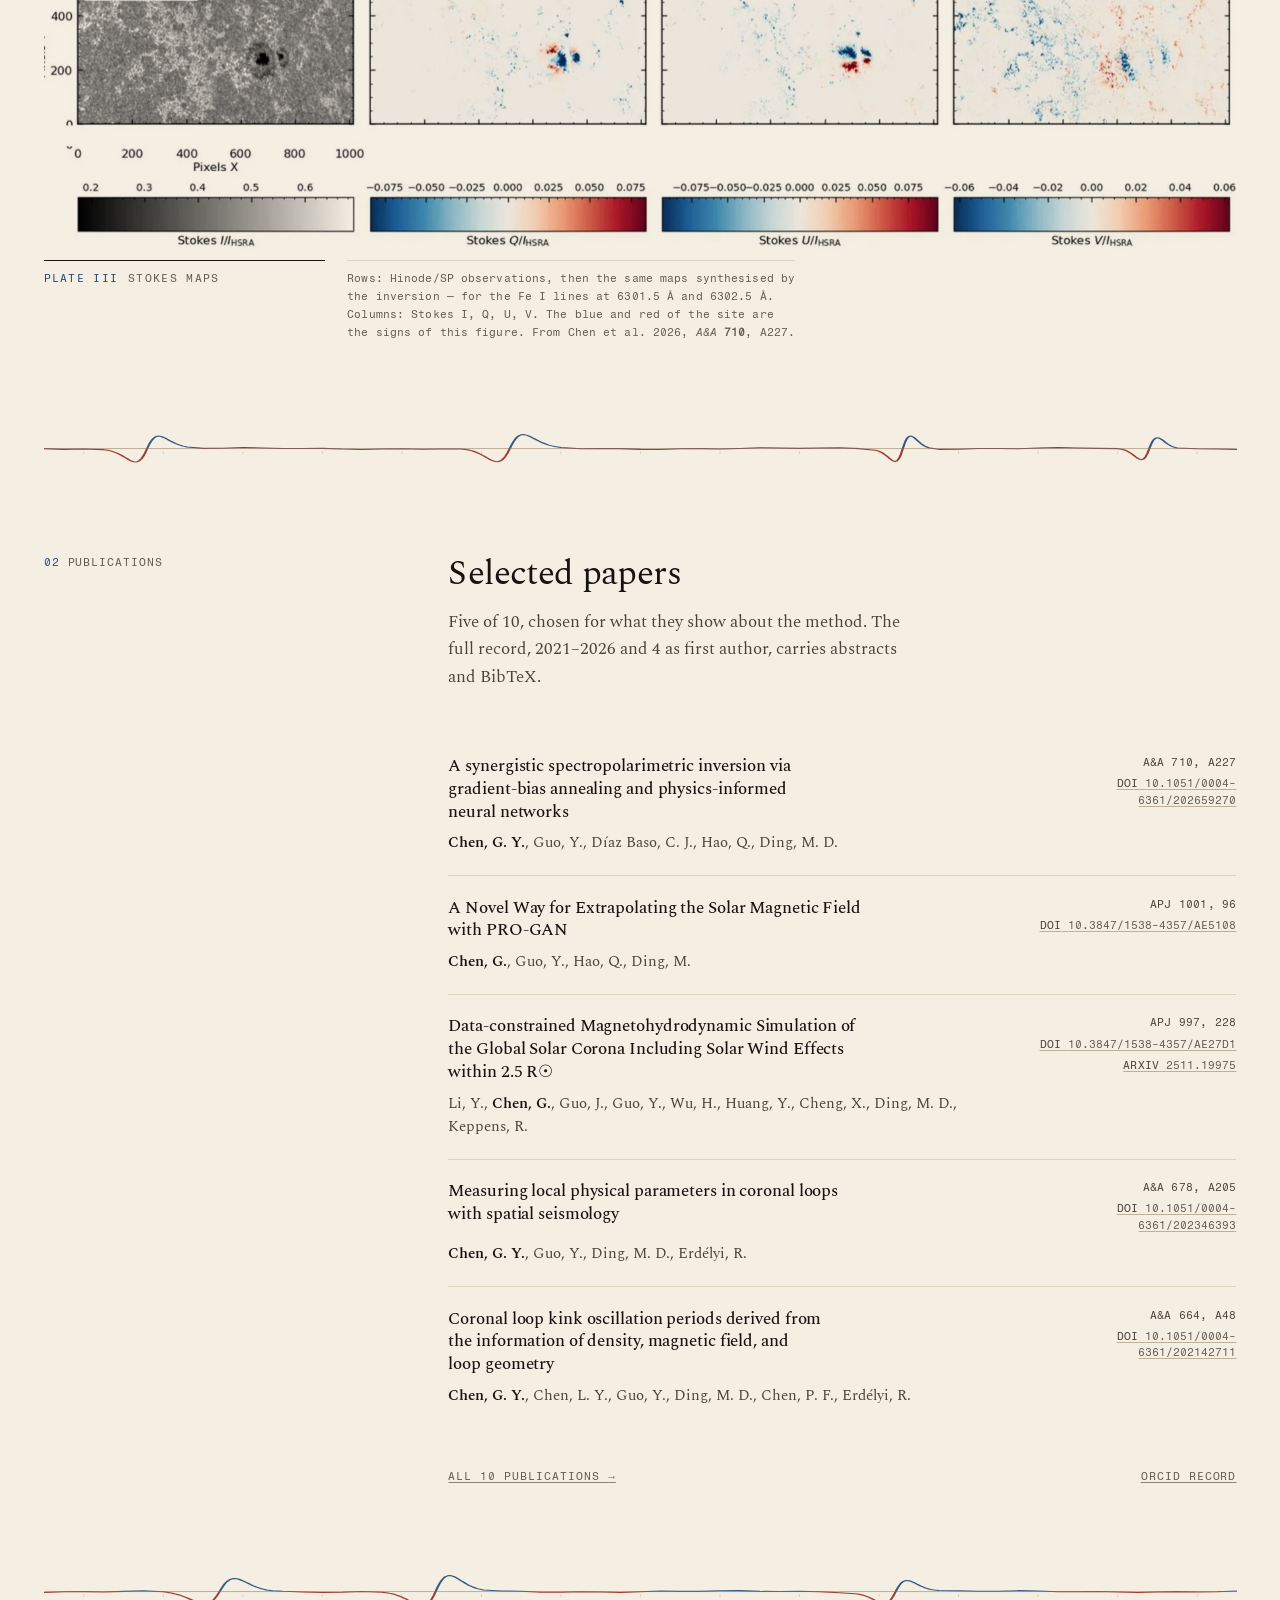
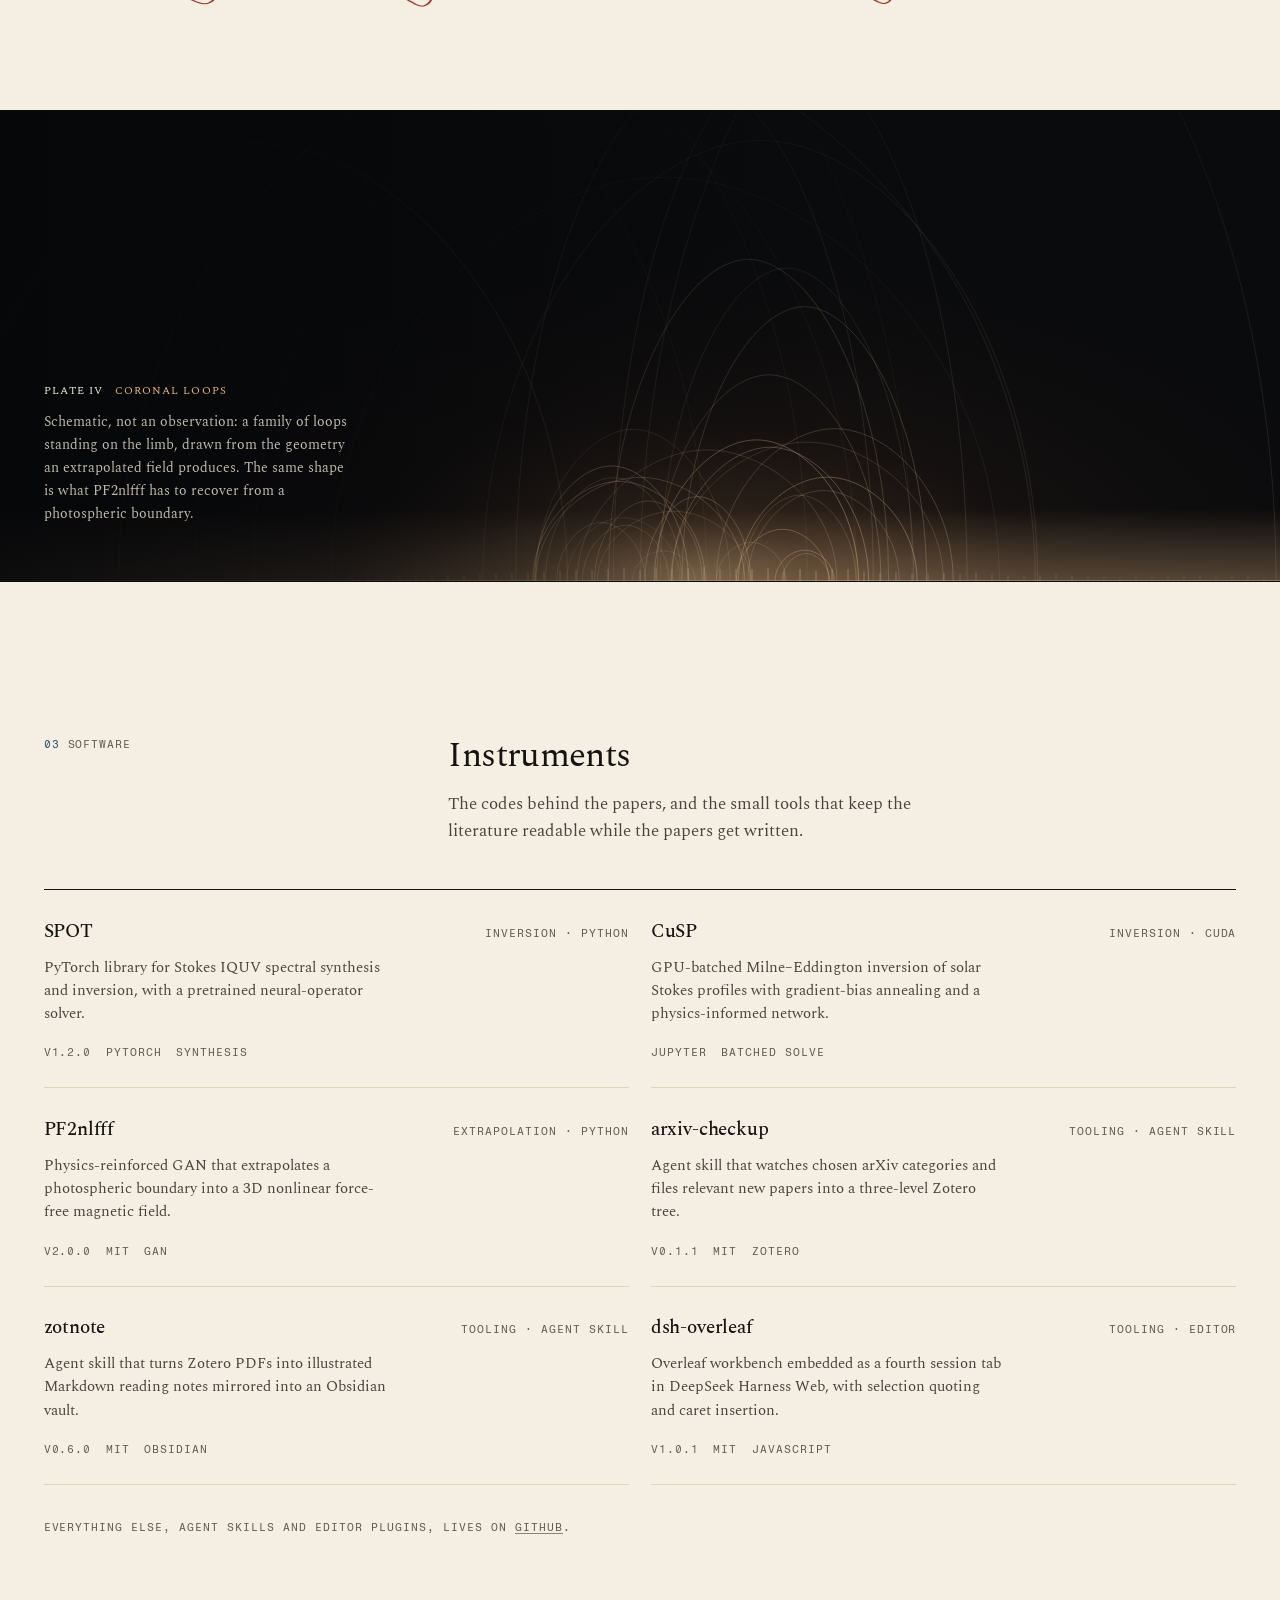
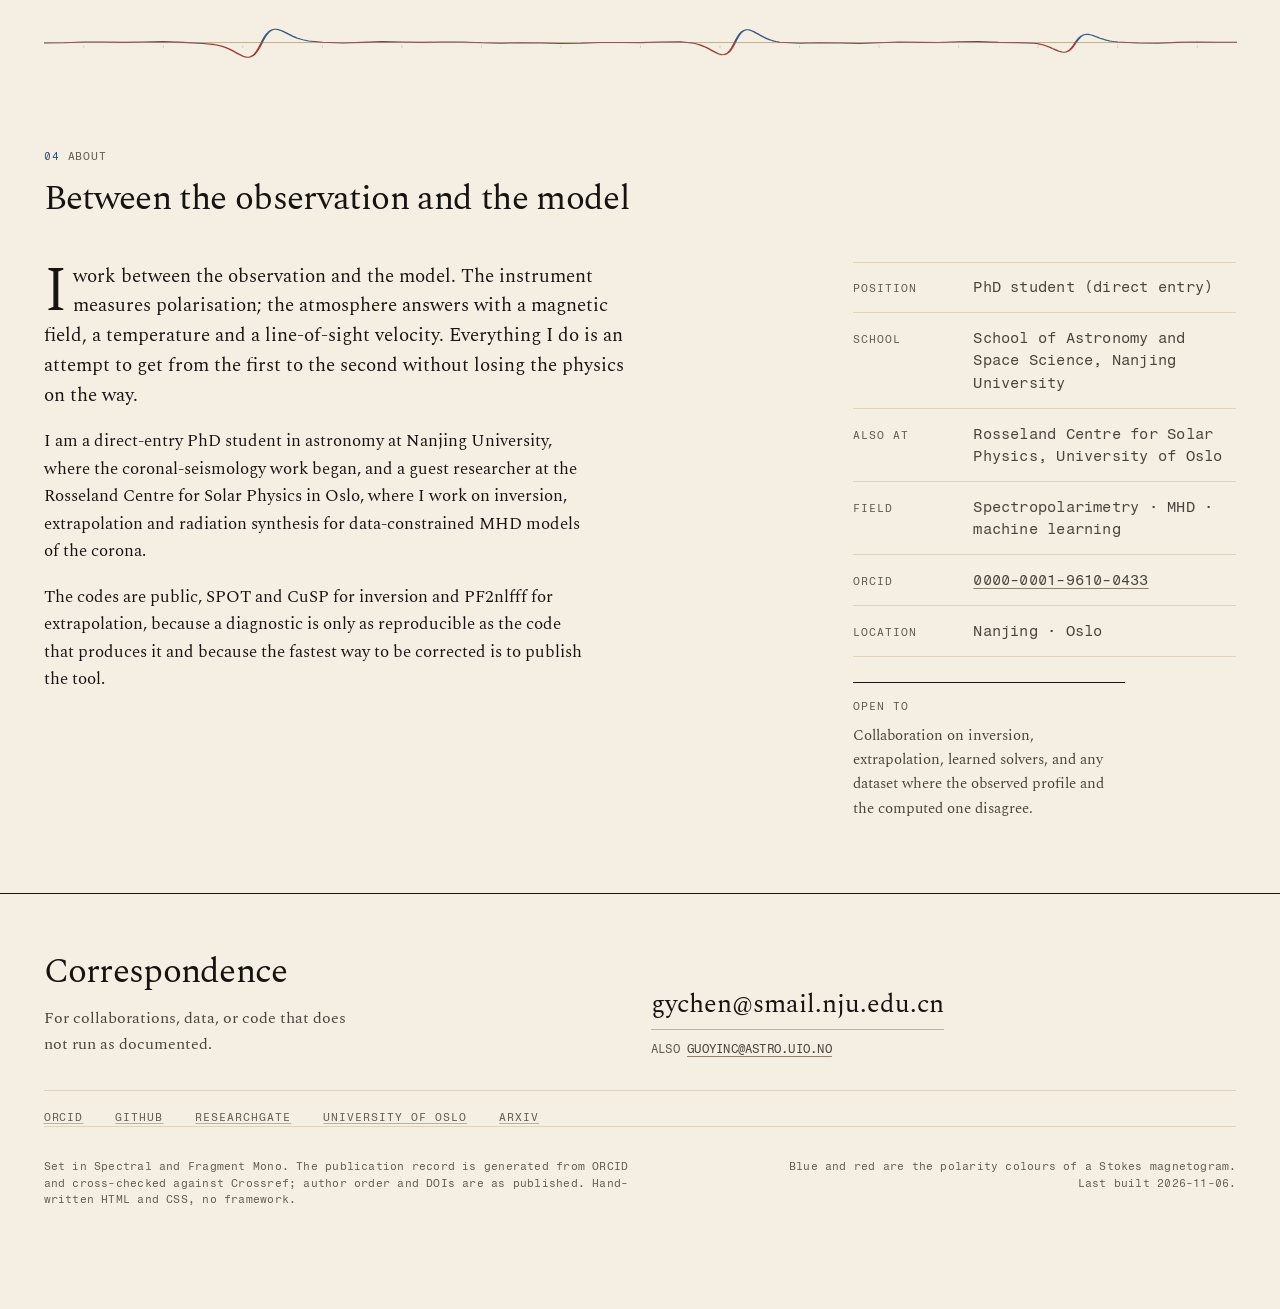
==== commit 42f3331f: "Research: a profile plate before the threads, and plates renumbered The section opened with a wide e" ====
--- a/index.html
+++ b/index.html
@@ -139,6 +139,18 @@
           </div>
         </div>
 
+
+        <figure class="plate plate--wide plate--figure plate--strip">
+          <div class="plate__media">
+            <picture>
+              <source srcset="assets/img/plate-profiles.webp" type="image/webp">
+              <img src="assets/img/plate-profiles.jpg" width="1600" height="319" loading="lazy" decoding="async"
+                   alt="Four panels showing Stokes I, Q, U and V at one pixel: the observed spectrum as markers and the model atmosphere returned by the inversion as solid lines, over the 6301 to 6303 angstrom range.">
+            </picture>
+          </div>
+          <div class="plate__no"><b>Plate II</b><span>Line profiles</span></div>
+          <figcaption>One pixel, four Stokes parameters: the noisy target spectrum (crosses) and four inversion configurations fitting it, from classical least squares through CMA-ES to the network and the network refined by least squares. Getting all four curves to converge on the same atmosphere is the measurement. From Chen et al. 2026, <i>A&amp;A</i> <b>710</b>, A227.</figcaption>
+        </figure>
         <div class="grid12">
           <div class="section__body">
             <div class="threads">
@@ -232,7 +244,7 @@
                    alt="A four by four grid of maps: rows show observations from the Hinode SpectroPolarimeter and the corresponding synthetic maps from the inversion, for the 6301.5 and 6302.5 angstrom lines; columns show Stokes I, Q, U and V.">
             </picture>
           </div>
-          <div class="plate__no"><b>Plate II</b><span>Stokes maps</span></div>
+          <div class="plate__no"><b>Plate III</b><span>Stokes maps</span></div>
           <figcaption>Rows: Hinode/SP observations, then the same maps synthesised by the inversion — for the Fe I lines at 6301.5 Å and 6302.5 Å. Columns: Stokes I, Q, U, V. The blue and red of the site are the signs of this figure. From Chen et al. 2026, <i>A&amp;A</i> <b>710</b>, A227.</figcaption>
         </figure>
       </div>
@@ -335,7 +347,7 @@
     <section class="corona" aria-labelledby="corona-title">
       <div class="corona__art" aria-hidden="true"></div>
       <div class="wrap corona__in">
-        <p class="corona__label"><b>Plate III</b><span>Coronal loops</span></p>
+        <p class="corona__label"><b>Plate IV</b><span>Coronal loops</span></p>
         <p class="corona__cap" id="corona-title">Schematic, not an observation: a family of loops standing on the limb, drawn from the geometry an extrapolated field produces. The same shape is what PF2nlfff has to recover from a photospheric boundary.</p>
       </div>
     </section>
--- a/assets/css/site.css
+++ b/assets/css/site.css
@@ -1586,3 +1586,25 @@
   background-image: none;
 }
 
+
+
+/* The profile strip that opens the research section: a wide, thin plate whose
+   job is to show what a Stokes measurement looks like before the reader meets
+   the prose about it. */
+.plate--strip {
+  margin-top: clamp(1.6rem, 3.2vw, 2.8rem);
+  margin-bottom: clamp(1.8rem, 3.4vw, 3rem);
+}
+
+.plate--strip .plate__media img {
+  width: 100%;
+  height: auto;
+}
+
+@media (max-width: 720px) {
+  .plate--strip {
+    margin-top: 1.6rem;
+    margin-bottom: 1.8rem;
+  }
+}
+
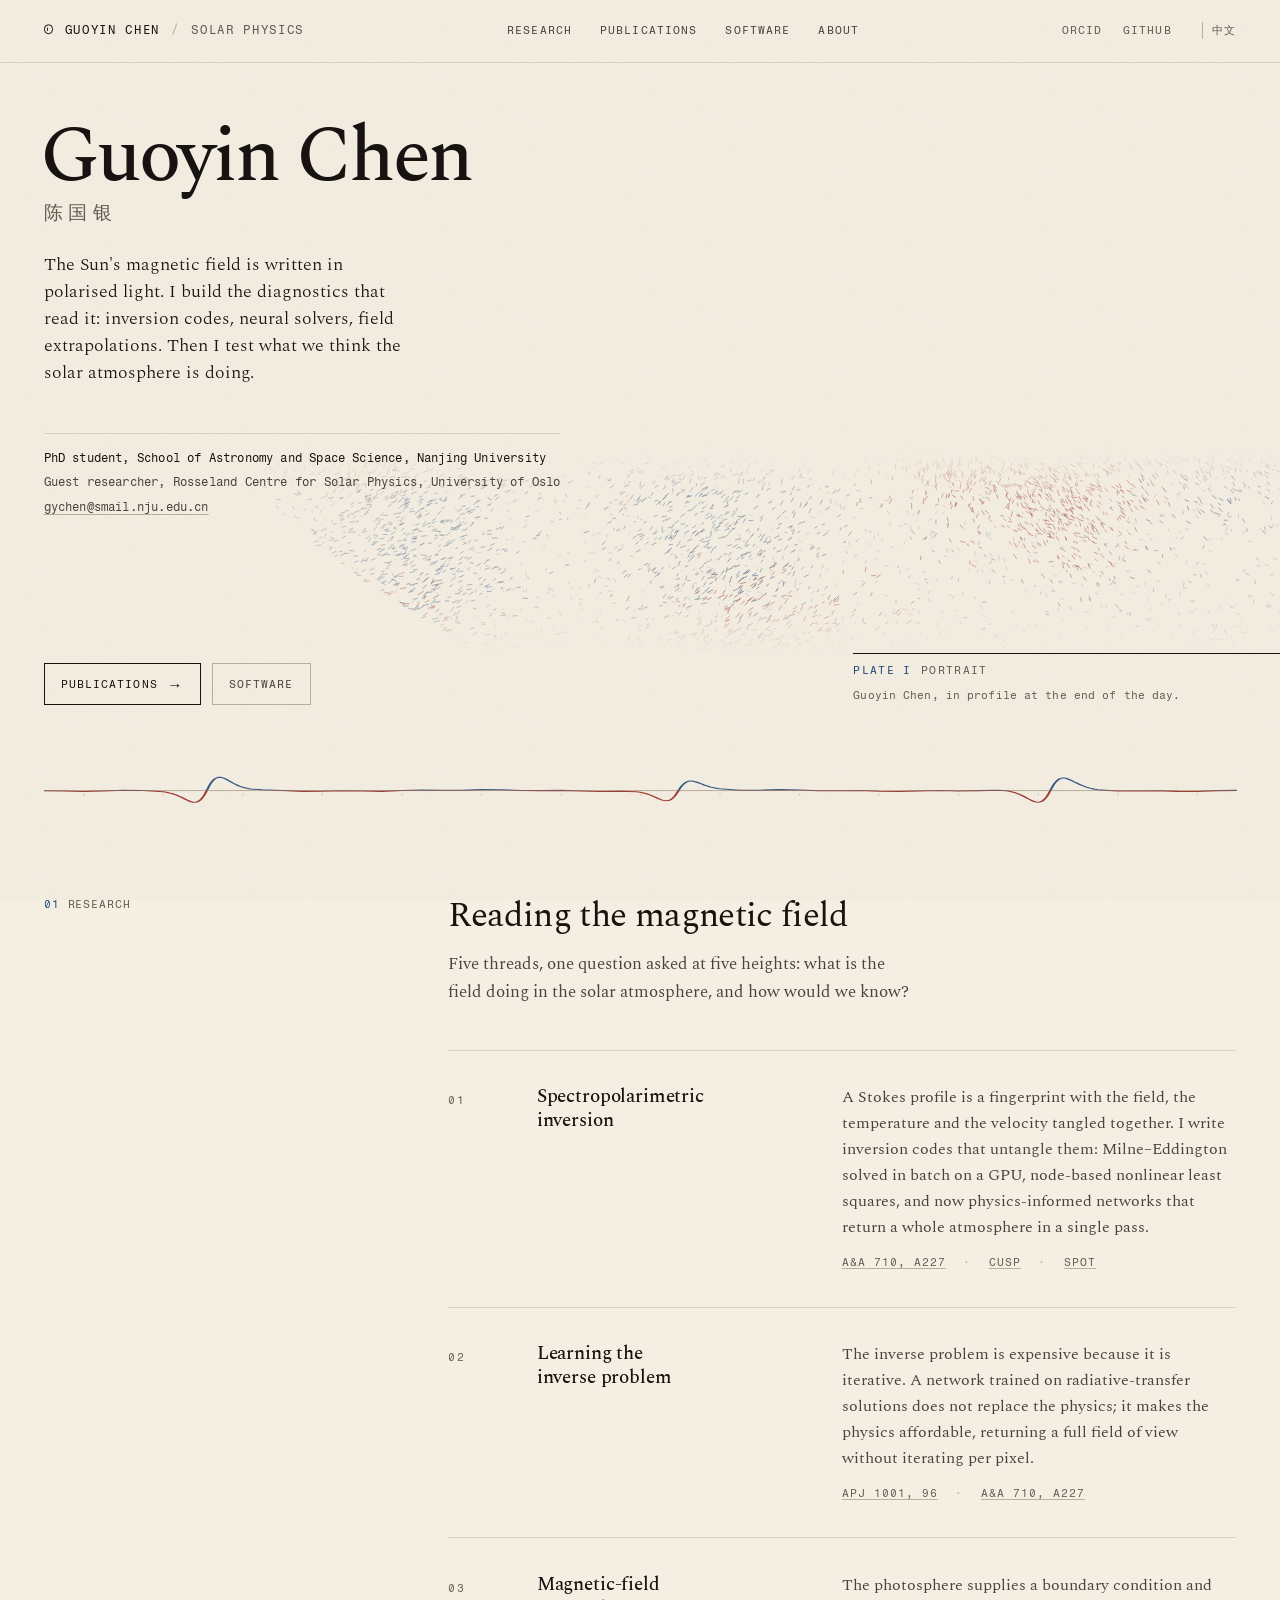
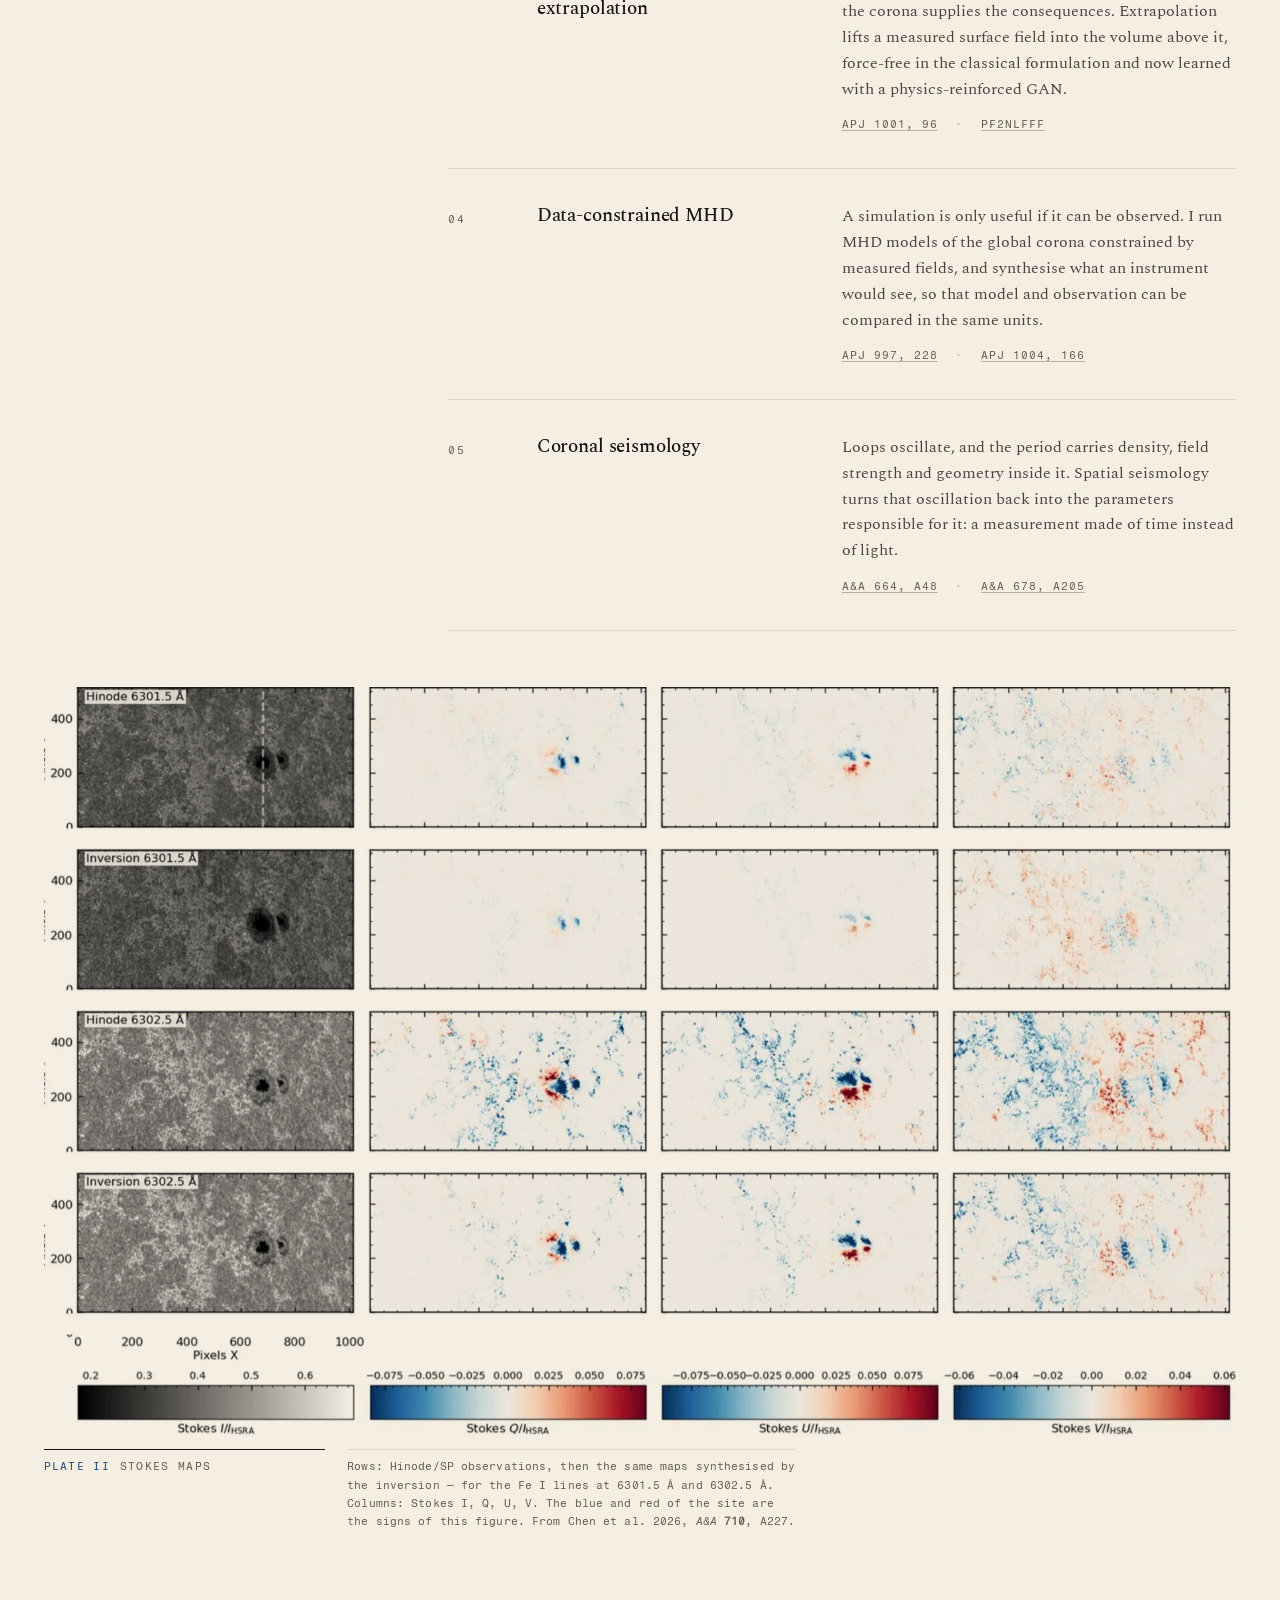
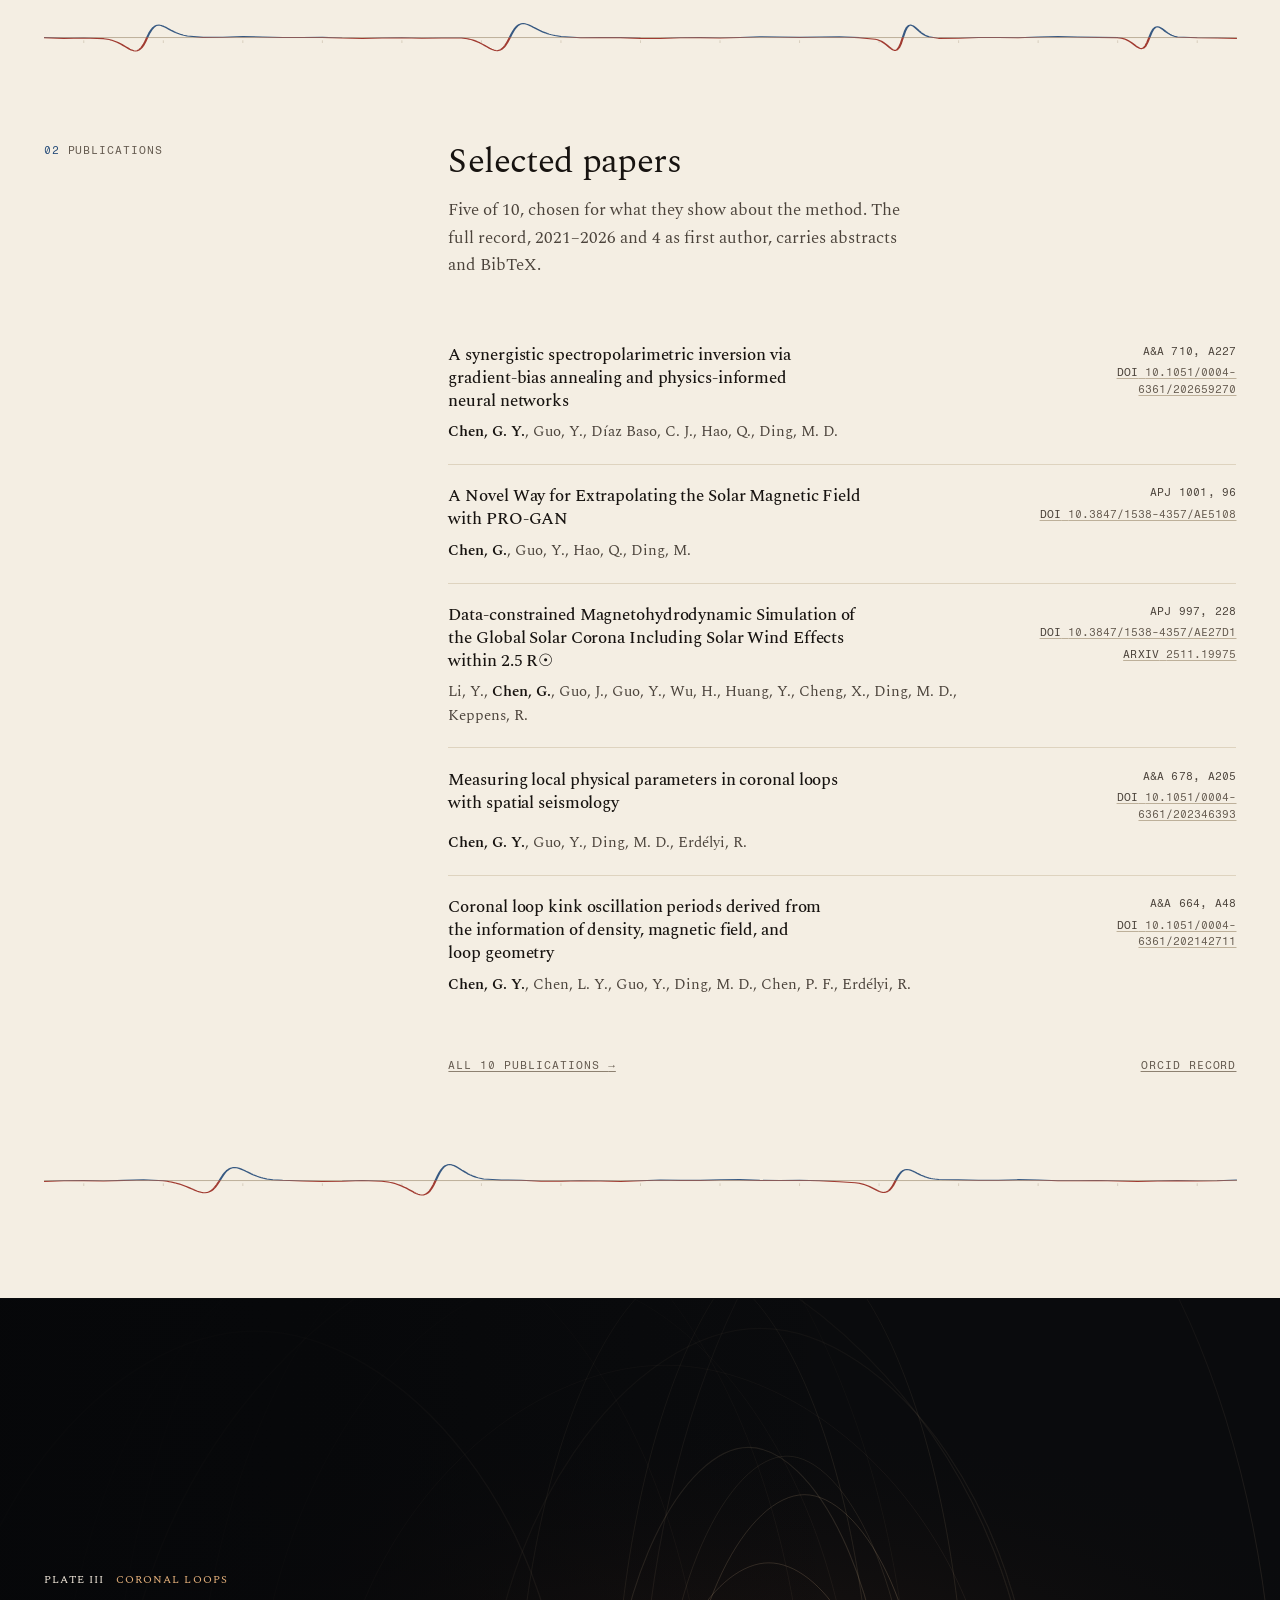
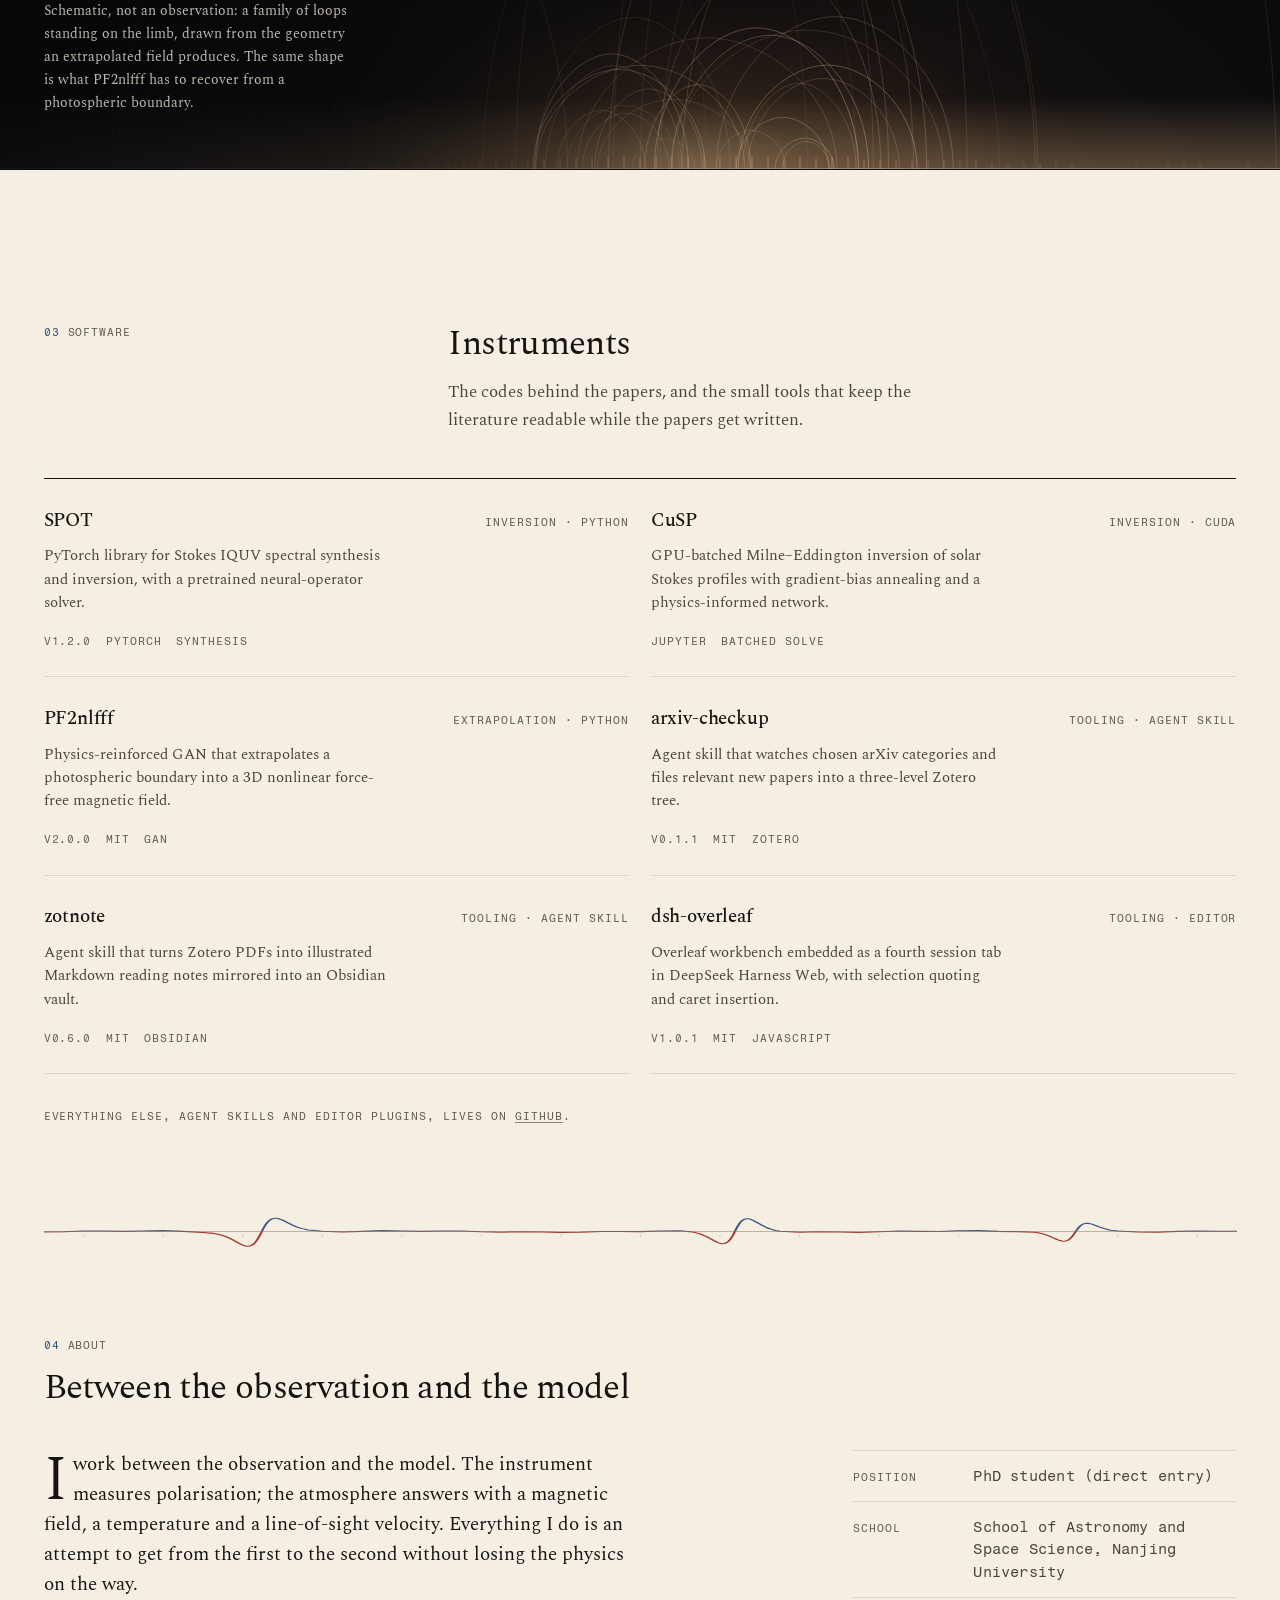
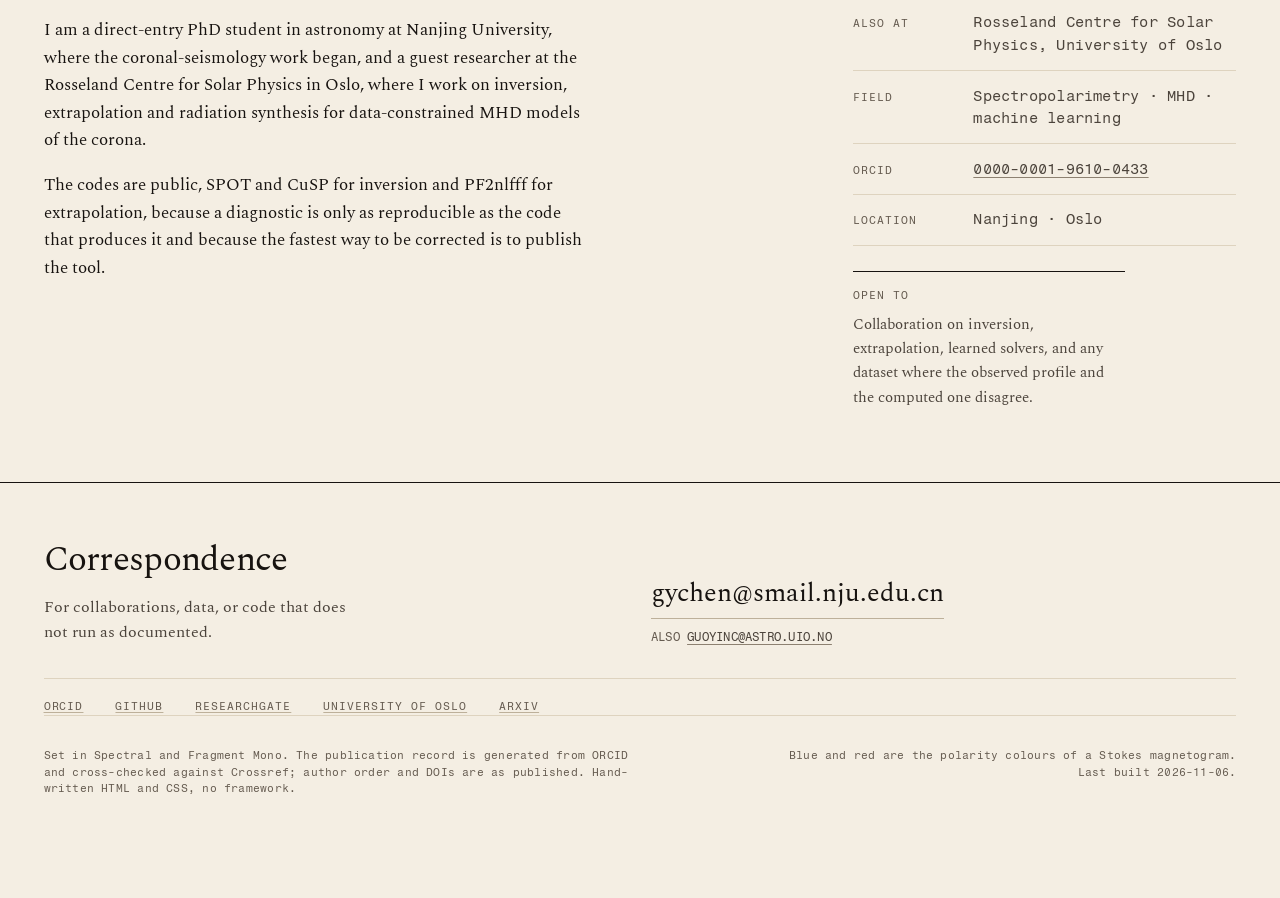
==== commit 73c3494a: "Revert "Research: a profile plate before the threads, and plates renumbered" This reverts commit 42f" ====
--- a/index.html
+++ b/index.html
@@ -139,18 +139,6 @@
           </div>
         </div>
 
-
-        <figure class="plate plate--wide plate--figure plate--strip">
-          <div class="plate__media">
-            <picture>
-              <source srcset="assets/img/plate-profiles.webp" type="image/webp">
-              <img src="assets/img/plate-profiles.jpg" width="1600" height="319" loading="lazy" decoding="async"
-                   alt="Four panels showing Stokes I, Q, U and V at one pixel: the observed spectrum as markers and the model atmosphere returned by the inversion as solid lines, over the 6301 to 6303 angstrom range.">
-            </picture>
-          </div>
-          <div class="plate__no"><b>Plate II</b><span>Line profiles</span></div>
-          <figcaption>One pixel, four Stokes parameters: the noisy target spectrum (crosses) and four inversion configurations fitting it, from classical least squares through CMA-ES to the network and the network refined by least squares. Getting all four curves to converge on the same atmosphere is the measurement. From Chen et al. 2026, <i>A&amp;A</i> <b>710</b>, A227.</figcaption>
-        </figure>
         <div class="grid12">
           <div class="section__body">
             <div class="threads">
@@ -244,7 +232,7 @@
                    alt="A four by four grid of maps: rows show observations from the Hinode SpectroPolarimeter and the corresponding synthetic maps from the inversion, for the 6301.5 and 6302.5 angstrom lines; columns show Stokes I, Q, U and V.">
             </picture>
           </div>
-          <div class="plate__no"><b>Plate III</b><span>Stokes maps</span></div>
+          <div class="plate__no"><b>Plate II</b><span>Stokes maps</span></div>
           <figcaption>Rows: Hinode/SP observations, then the same maps synthesised by the inversion — for the Fe I lines at 6301.5 Å and 6302.5 Å. Columns: Stokes I, Q, U, V. The blue and red of the site are the signs of this figure. From Chen et al. 2026, <i>A&amp;A</i> <b>710</b>, A227.</figcaption>
         </figure>
       </div>
@@ -347,7 +335,7 @@
     <section class="corona" aria-labelledby="corona-title">
       <div class="corona__art" aria-hidden="true"></div>
       <div class="wrap corona__in">
-        <p class="corona__label"><b>Plate IV</b><span>Coronal loops</span></p>
+        <p class="corona__label"><b>Plate III</b><span>Coronal loops</span></p>
         <p class="corona__cap" id="corona-title">Schematic, not an observation: a family of loops standing on the limb, drawn from the geometry an extrapolated field produces. The same shape is what PF2nlfff has to recover from a photospheric boundary.</p>
       </div>
     </section>
--- a/assets/css/site.css
+++ b/assets/css/site.css
@@ -1586,25 +1586,3 @@
   background-image: none;
 }
 
-
-
-/* The profile strip that opens the research section: a wide, thin plate whose
-   job is to show what a Stokes measurement looks like before the reader meets
-   the prose about it. */
-.plate--strip {
-  margin-top: clamp(1.6rem, 3.2vw, 2.8rem);
-  margin-bottom: clamp(1.8rem, 3.4vw, 3rem);
-}
-
-.plate--strip .plate__media img {
-  width: 100%;
-  height: auto;
-}
-
-@media (max-width: 720px) {
-  .plate--strip {
-    margin-top: 1.6rem;
-    margin-bottom: 1.8rem;
-  }
-}
-
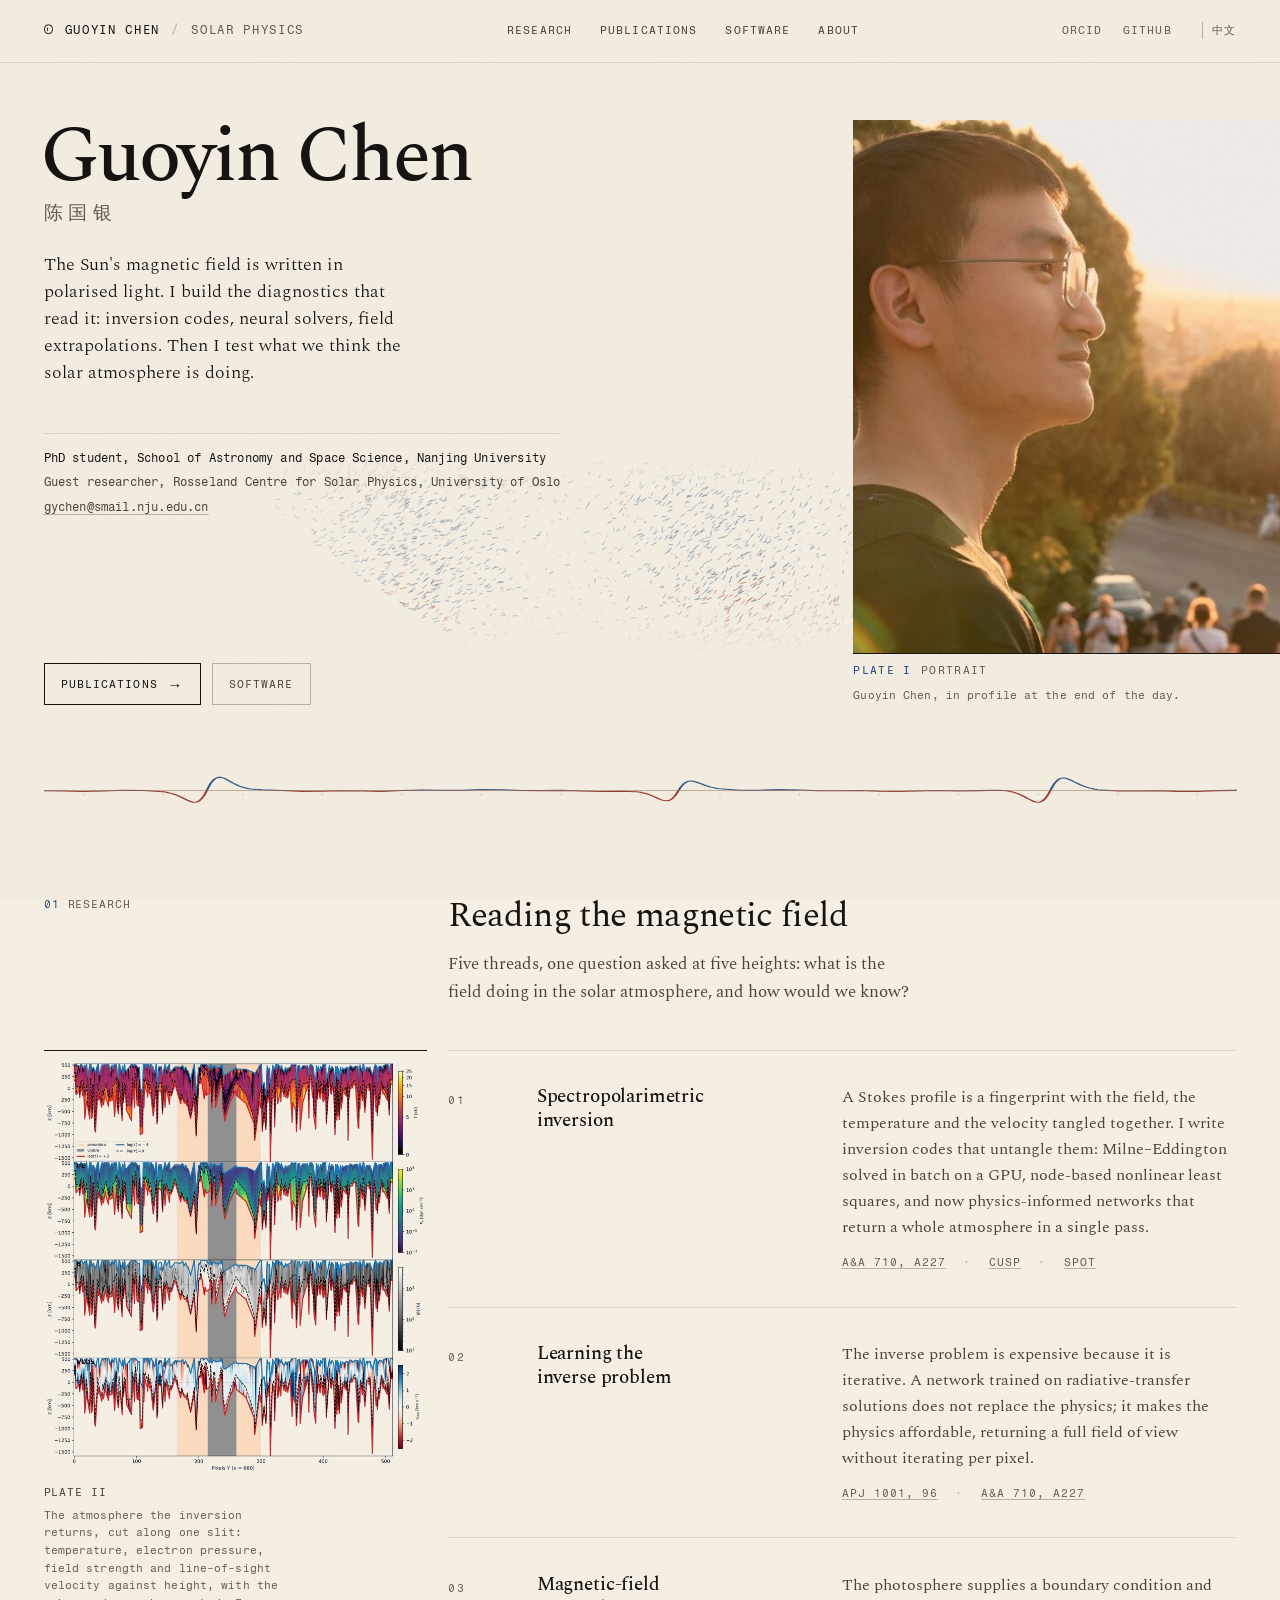
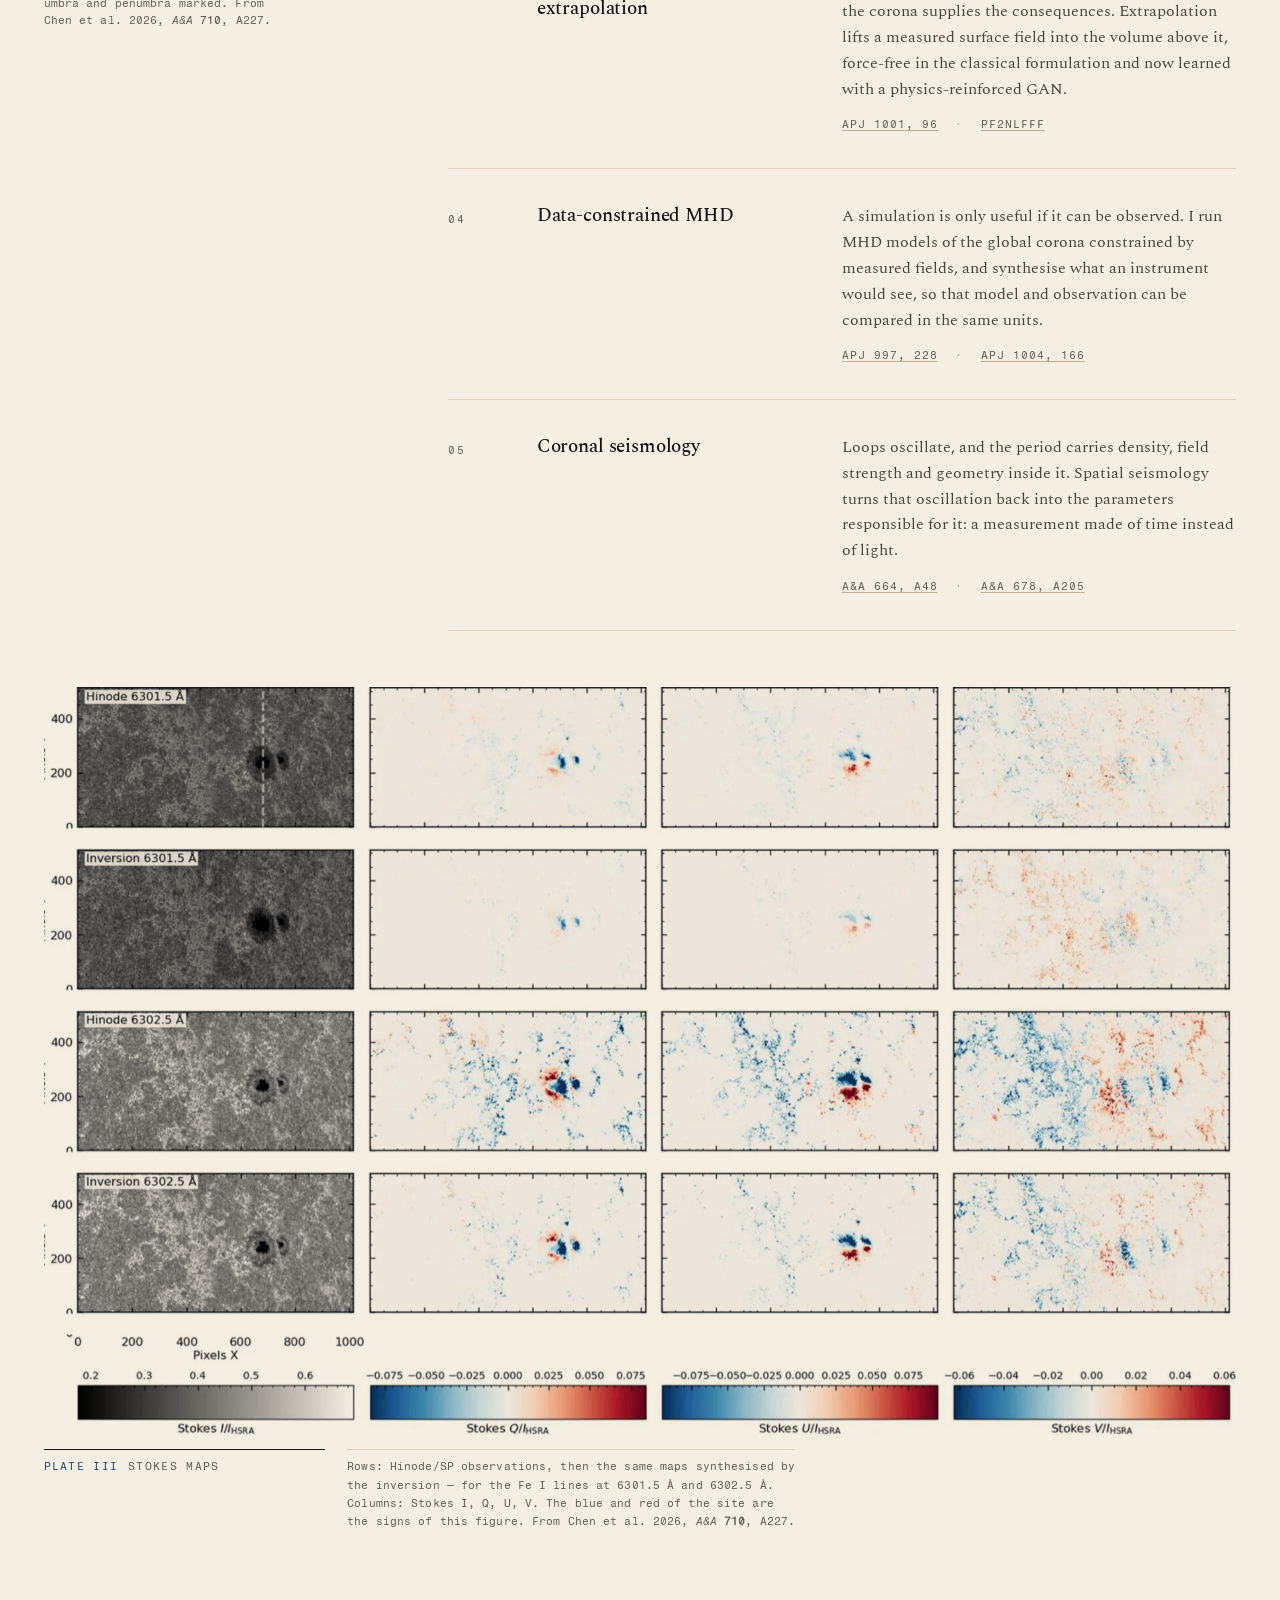
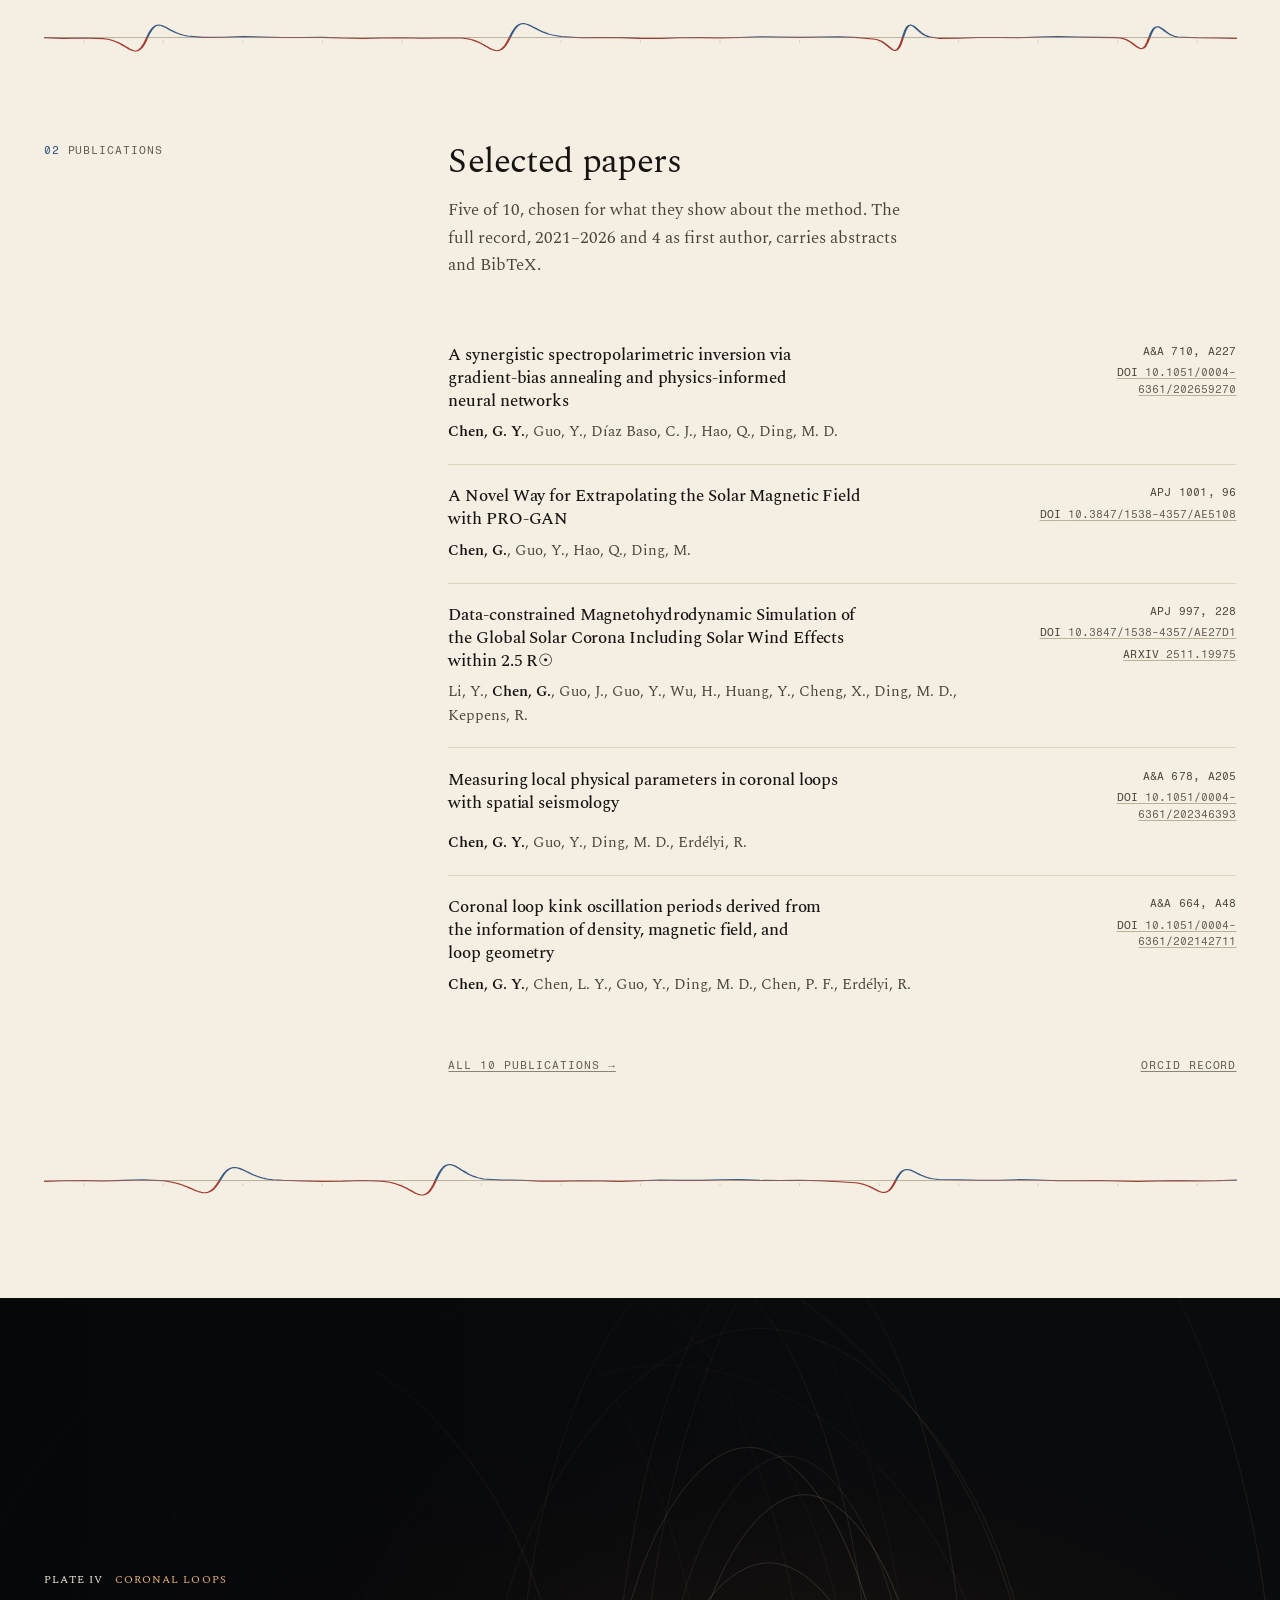
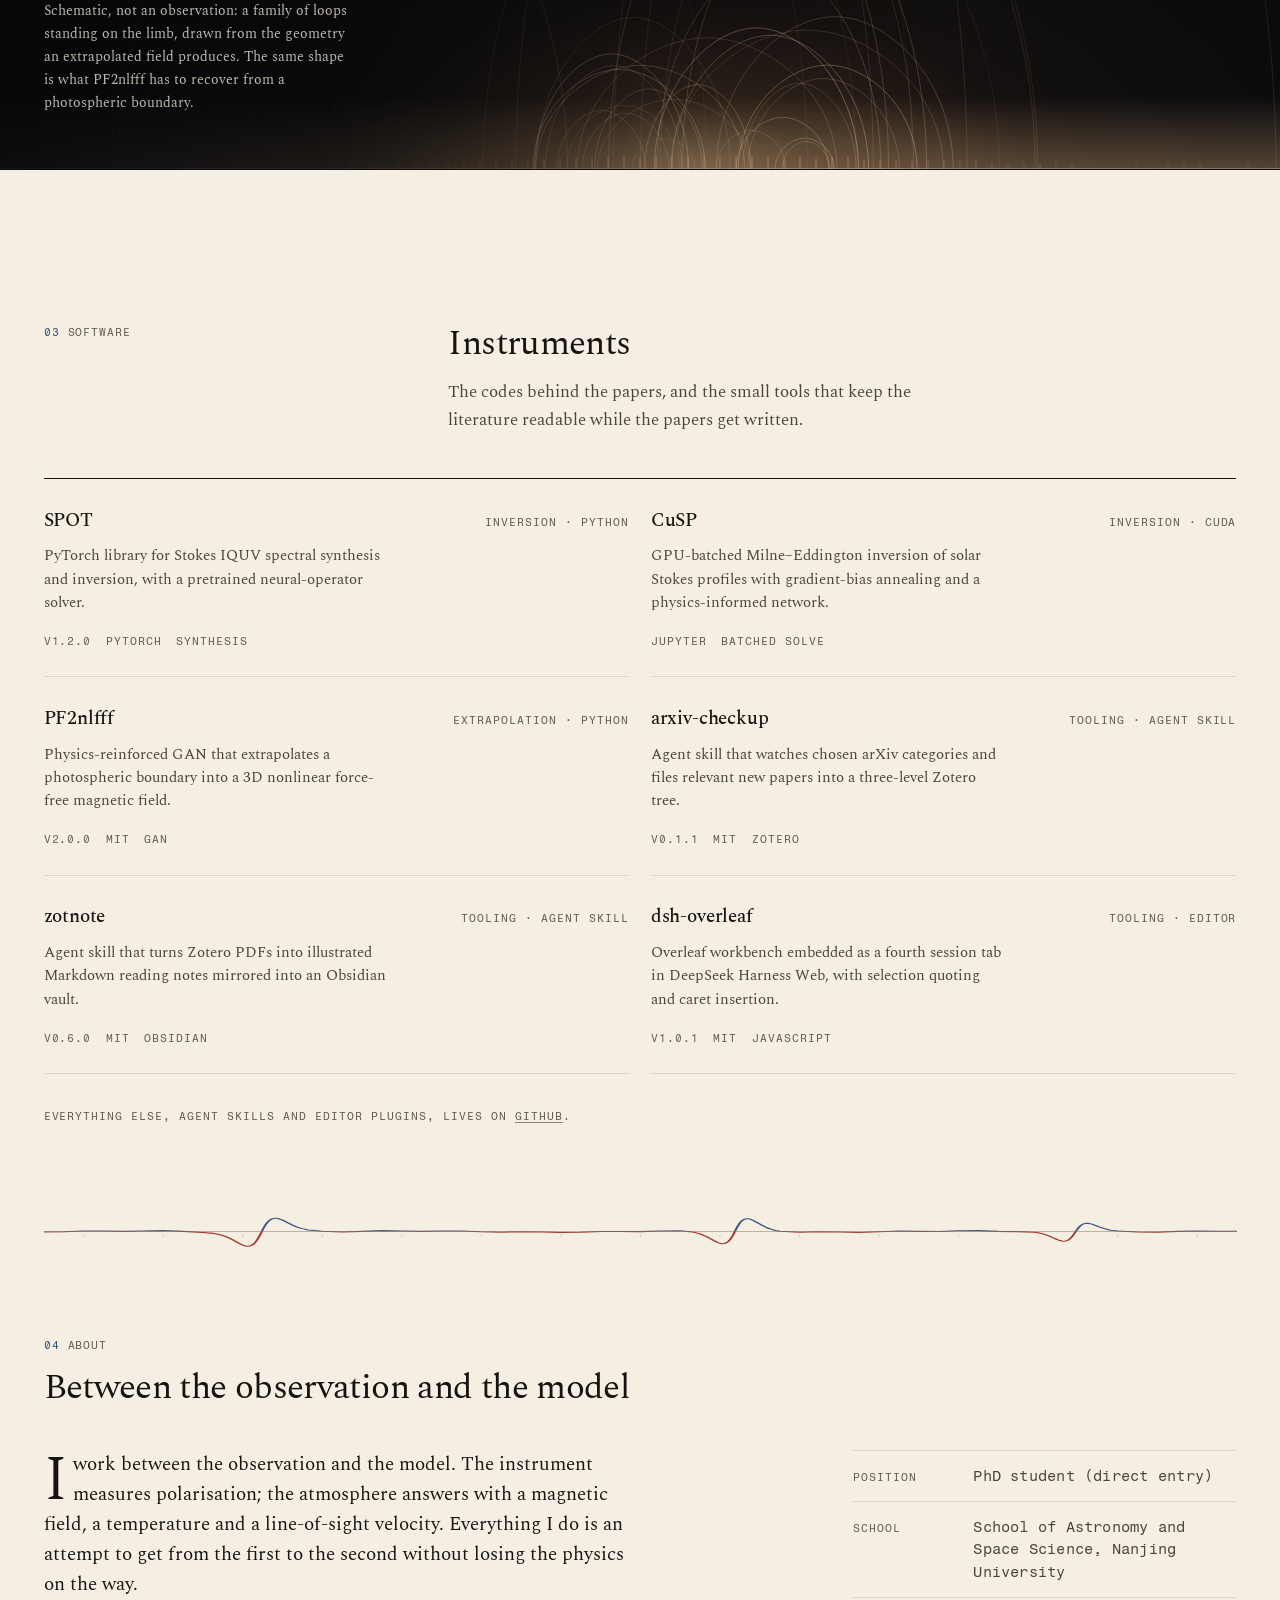
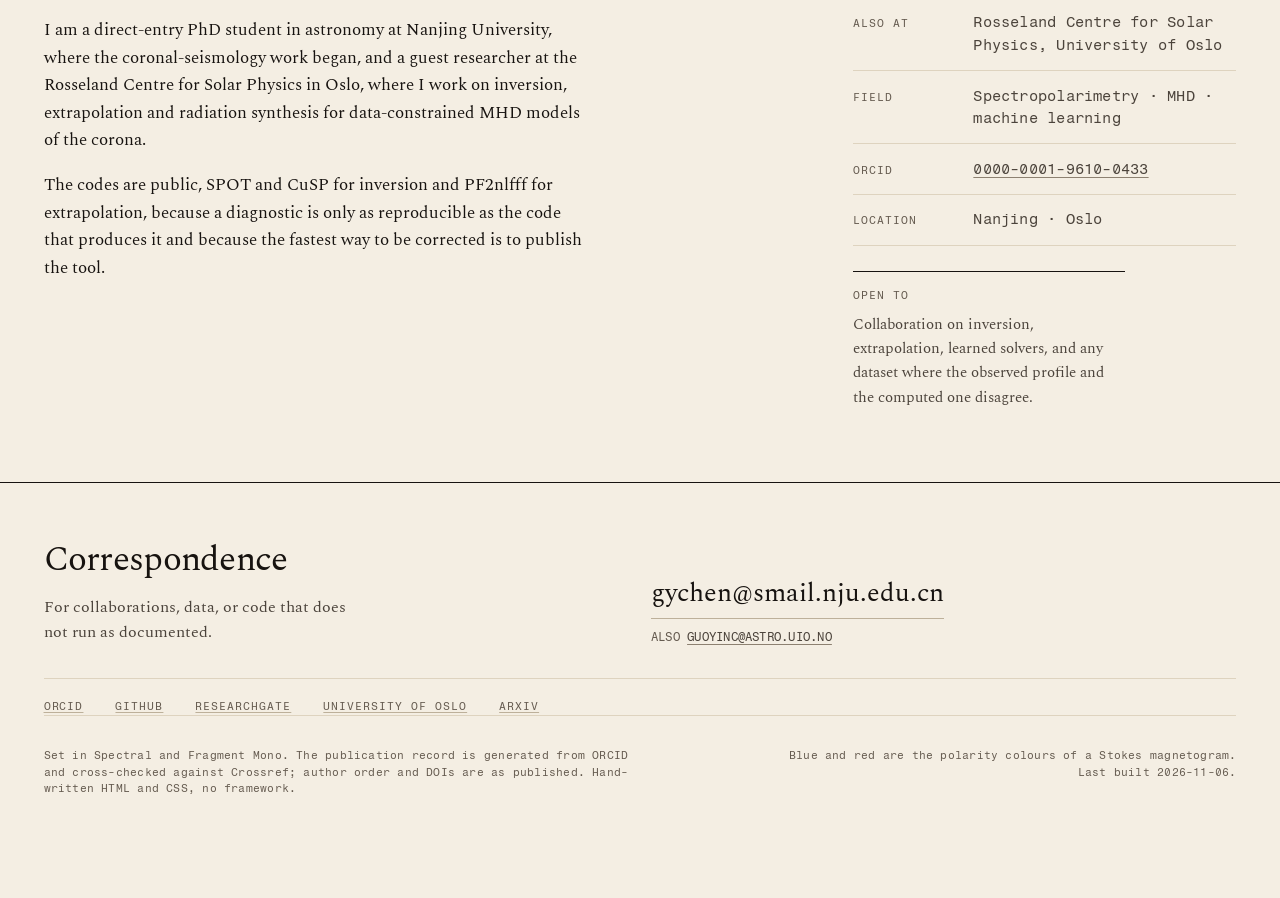
==== commit 000c3152: "Research: a sticky plate in the left margin, and plates renumbered The thread list starts at column " ====
--- a/index.html
+++ b/index.html
@@ -140,6 +140,14 @@
         </div>
 
         <div class="grid12">
+          <figure class="margin-plate">
+            <div class="margin-plate__media">
+              <img src="assets/img/plate-zsect.webp" width="760" height="822" loading="lazy" decoding="async"
+                   alt="Four stacked panels of the inverted atmosphere against height: temperature, electron pressure, magnetic field strength and line-of-sight velocity, with the umbra and penumbra bands marked.">
+            </div>
+            <figcaption><span class="cap-no">Plate II</span> The atmosphere the inversion returns, cut along one slit: temperature, electron pressure, field strength and line-of-sight velocity against height, with the umbra and penumbra marked. From Chen et al. 2026, <i>A&amp;A</i> <b>710</b>, A227.</figcaption>
+          </figure>
+
           <div class="section__body">
             <div class="threads">
 
@@ -232,7 +240,7 @@
                    alt="A four by four grid of maps: rows show observations from the Hinode SpectroPolarimeter and the corresponding synthetic maps from the inversion, for the 6301.5 and 6302.5 angstrom lines; columns show Stokes I, Q, U and V.">
             </picture>
           </div>
-          <div class="plate__no"><b>Plate II</b><span>Stokes maps</span></div>
+          <div class="plate__no"><b>Plate III</b><span>Stokes maps</span></div>
           <figcaption>Rows: Hinode/SP observations, then the same maps synthesised by the inversion — for the Fe I lines at 6301.5 Å and 6302.5 Å. Columns: Stokes I, Q, U, V. The blue and red of the site are the signs of this figure. From Chen et al. 2026, <i>A&amp;A</i> <b>710</b>, A227.</figcaption>
         </figure>
       </div>
@@ -335,7 +343,7 @@
     <section class="corona" aria-labelledby="corona-title">
       <div class="corona__art" aria-hidden="true"></div>
       <div class="wrap corona__in">
-        <p class="corona__label"><b>Plate III</b><span>Coronal loops</span></p>
+        <p class="corona__label"><b>Plate IV</b><span>Coronal loops</span></p>
         <p class="corona__cap" id="corona-title">Schematic, not an observation: a family of loops standing on the limb, drawn from the geometry an extrapolated field produces. The same shape is what PF2nlfff has to recover from a photospheric boundary.</p>
       </div>
     </section>
--- a/assets/css/site.css
+++ b/assets/css/site.css
@@ -1586,3 +1586,61 @@
   background-image: none;
 }
 
+
+
+/* 25. Marginal plate
+   The research section's thread list starts at column five, which leaves the
+   whole left column empty for the length of the section. One figure from the
+   papers stands in that column and sticks while the threads scroll past, so the
+   margin is never blank. */
+.margin-plate {
+  grid-column: 1 / span 4;
+  align-self: start;
+  position: sticky;
+  top: 6.2rem;
+  margin: 0;
+}
+
+.margin-plate__media {
+  border-top: 1px solid var(--ink);
+  padding-top: 0.55rem;
+}
+
+.margin-plate__media img {
+  display: block;
+  width: 100%;
+  height: auto;
+}
+
+.margin-plate figcaption {
+  margin-top: 0.6rem;
+  font-family: var(--mono);
+  font-size: 0.6875rem;
+  line-height: 1.6;
+  letter-spacing: 0.01em;
+  color: var(--ink-3);
+  max-width: 34ch;
+}
+
+.margin-plate figcaption .cap-no {
+  display: block;
+  color: var(--ink-2);
+  text-transform: uppercase;
+  letter-spacing: 0.08em;
+  margin-bottom: 0.35rem;
+}
+
+.margin-plate figcaption b {
+  font-weight: 400;
+  color: var(--ink-2);
+}
+
+@media (max-width: 900px) {
+  .margin-plate {
+    position: static;
+    grid-column: 1 / -1;
+    max-width: 21rem;
+    margin-bottom: 1.8rem;
+  }
+}
+
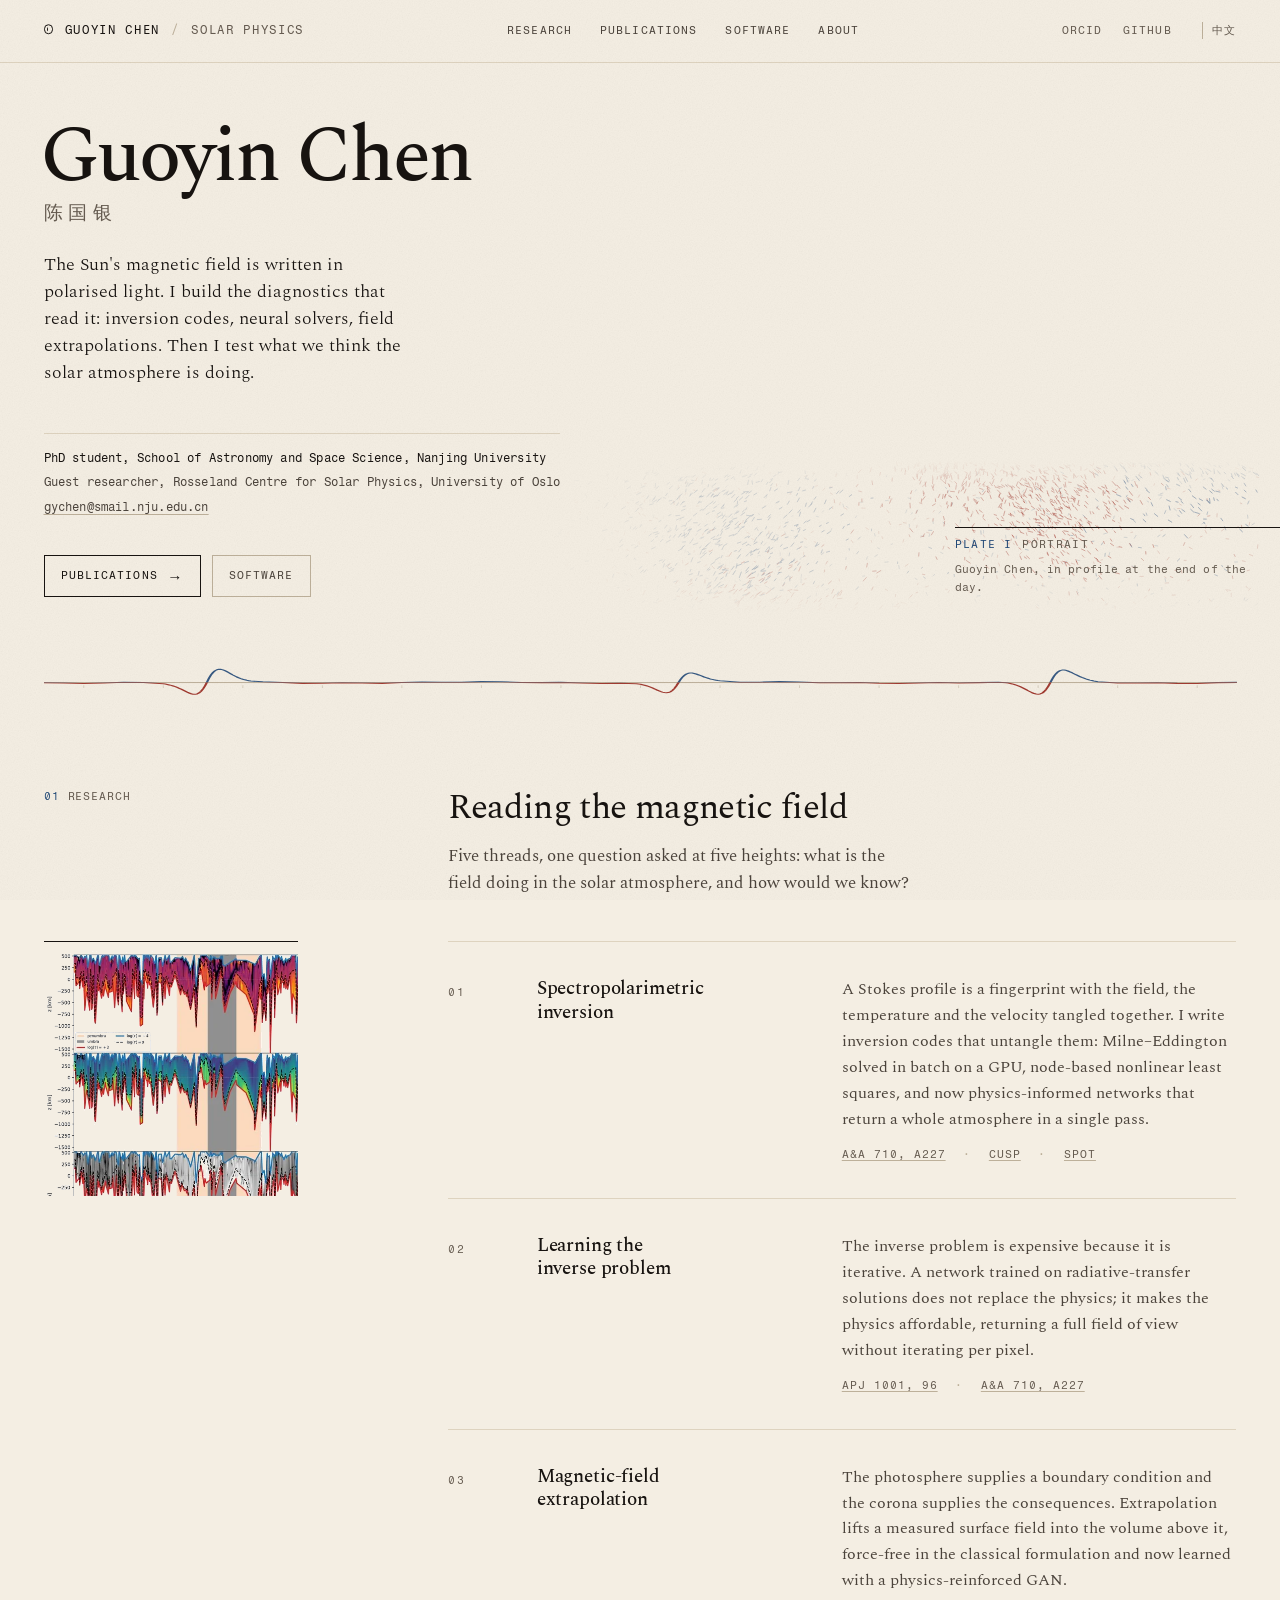
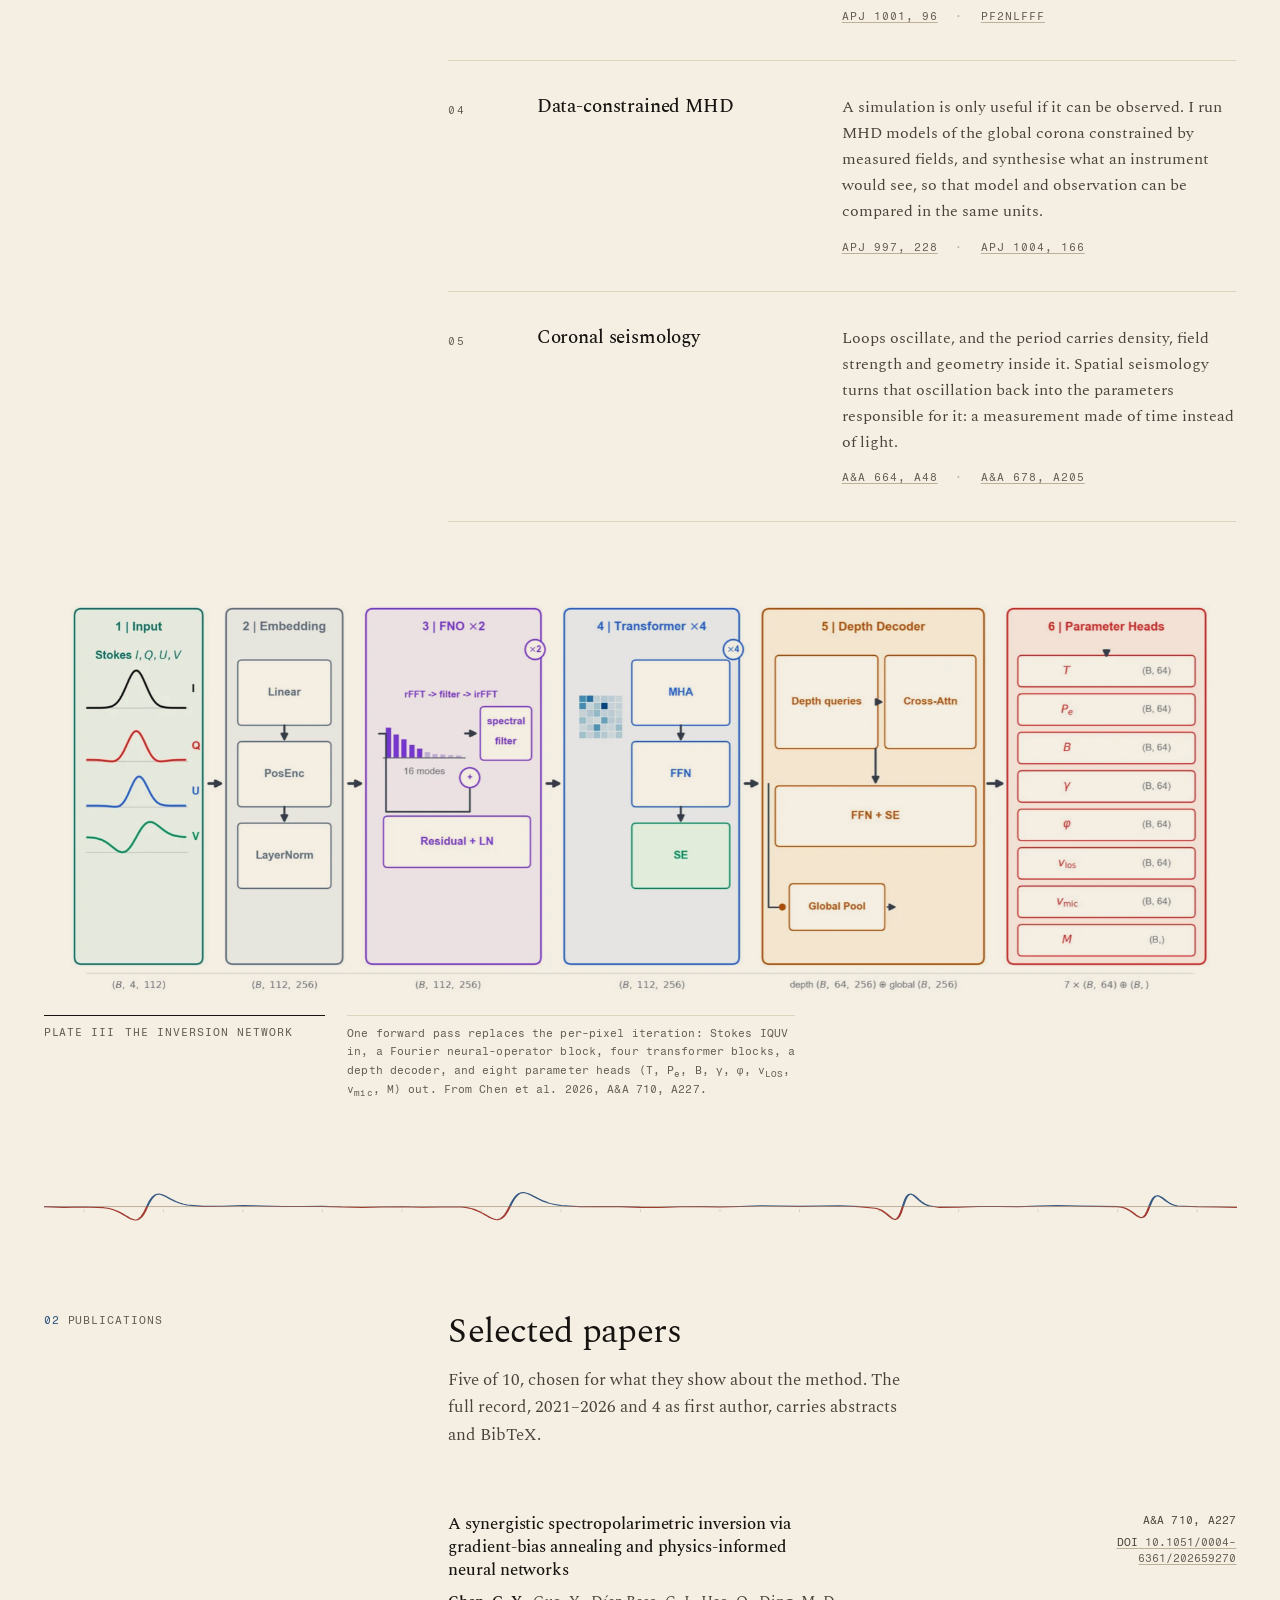
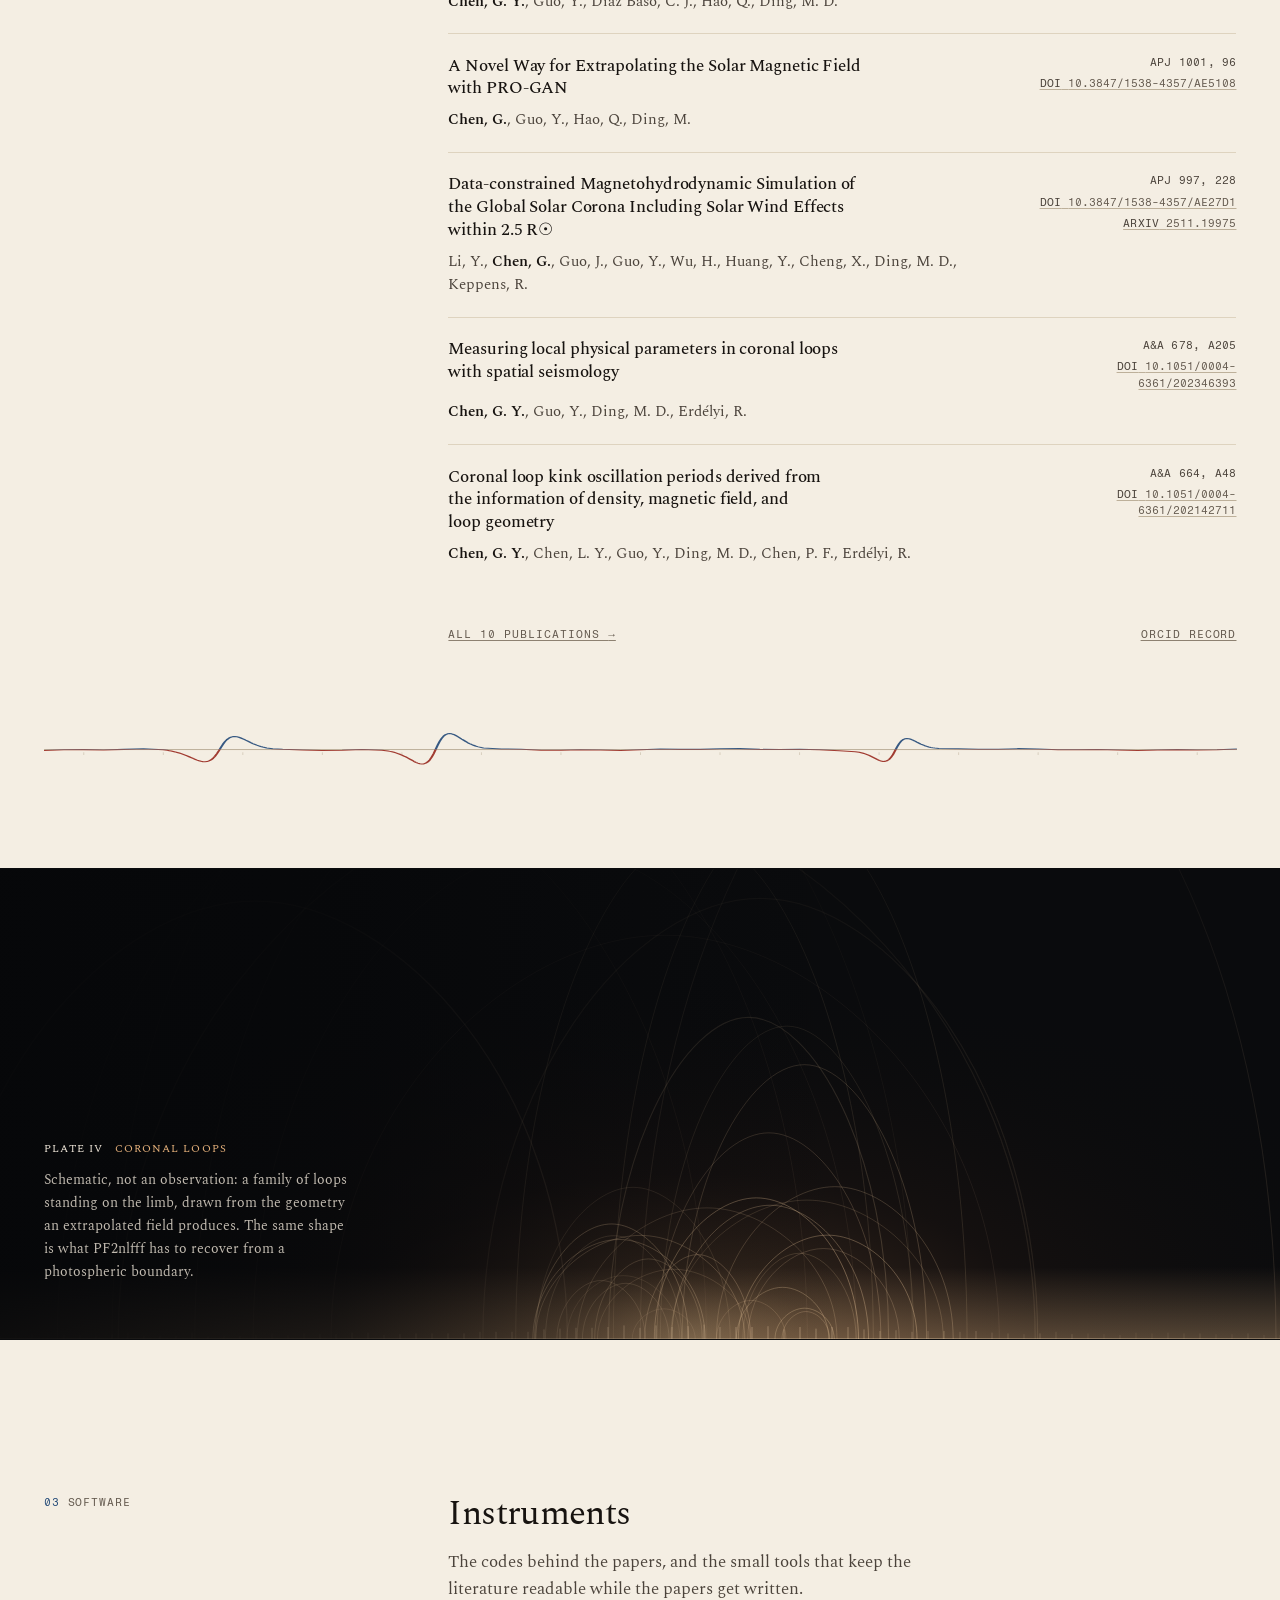
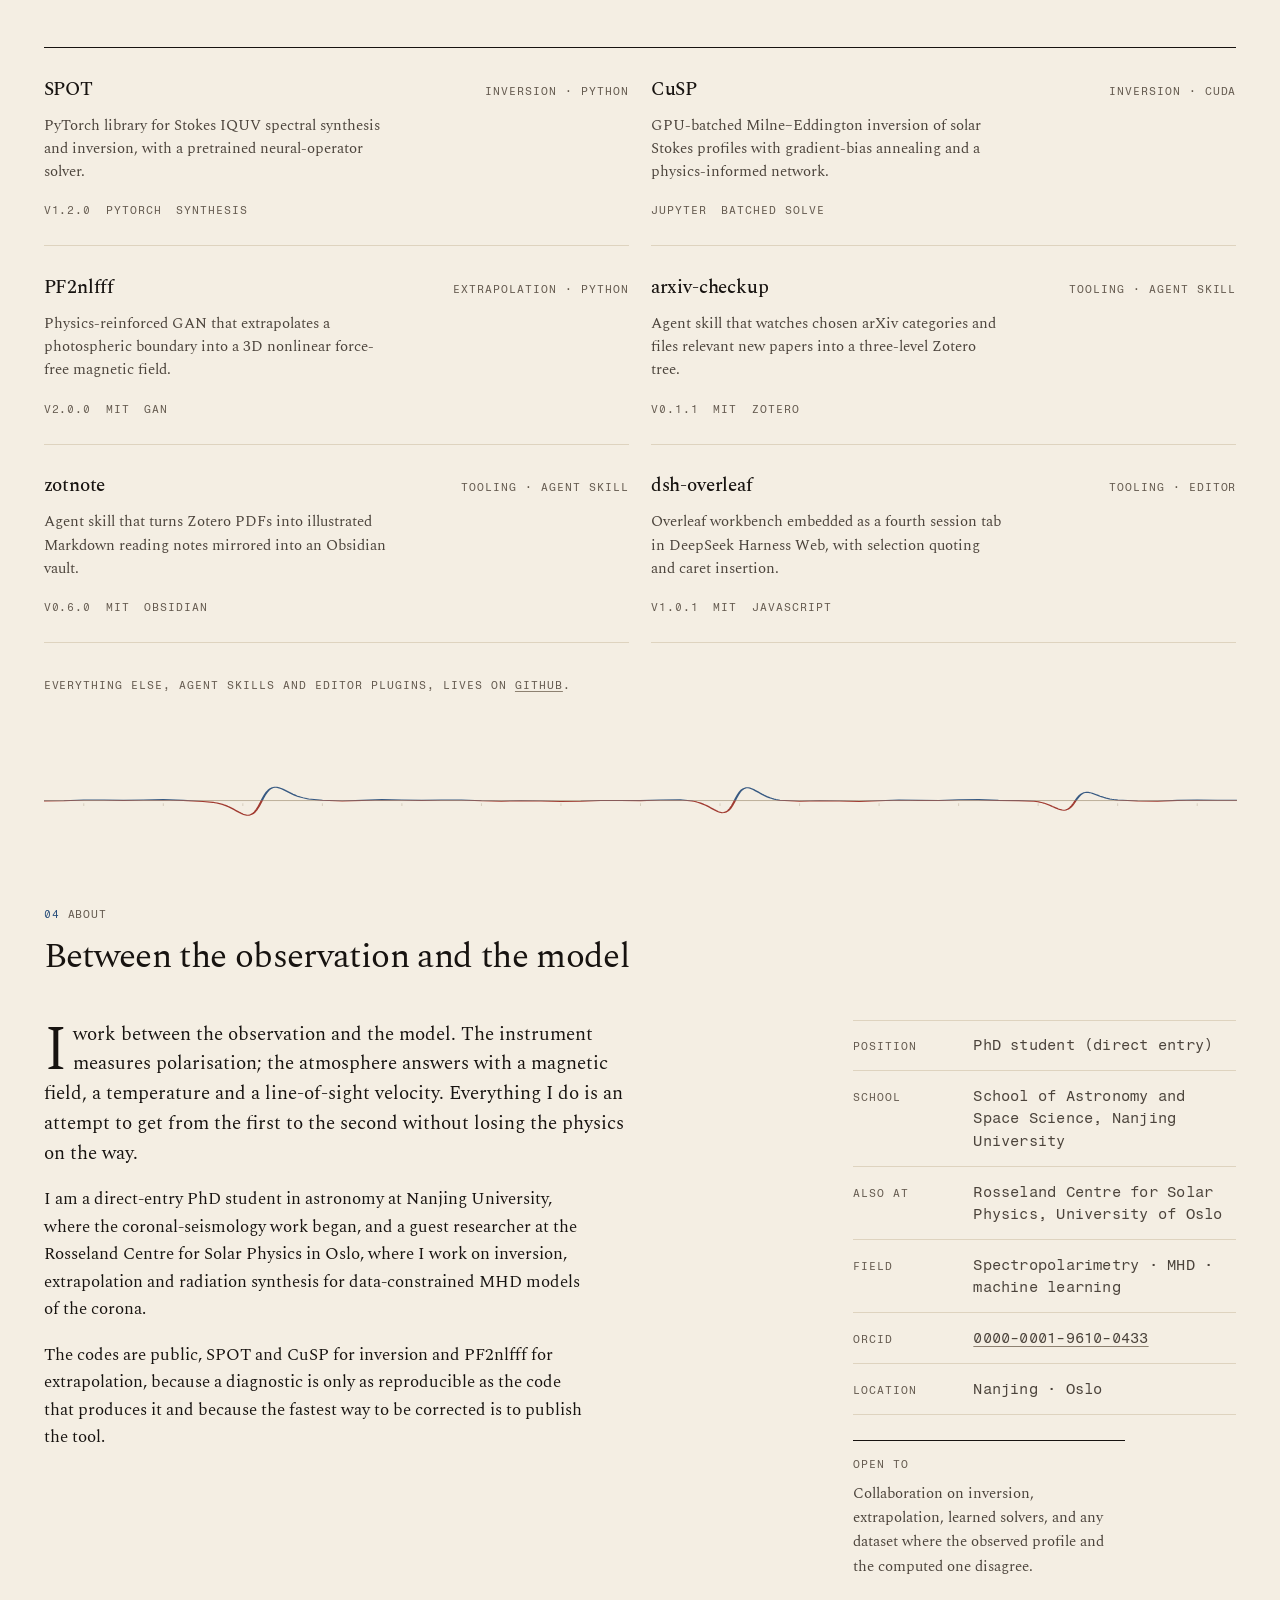
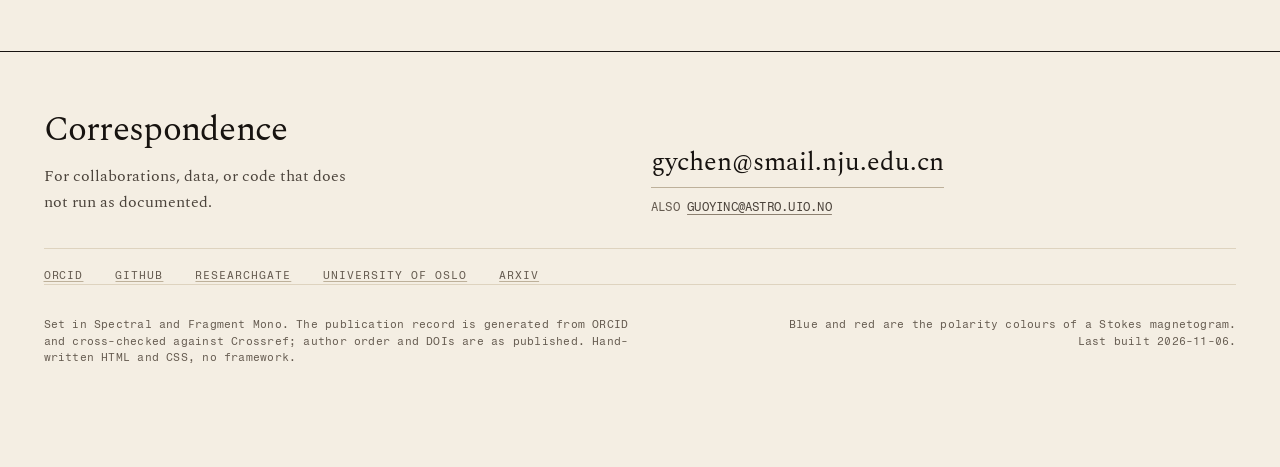
==== commit 4ebc3b71: "Research: replace the Stokes plate with the inversion network diagram The four-by-four map plate cam" ====
--- a/index.html
+++ b/index.html
@@ -12,14 +12,14 @@
   <meta property="og:title" content="Guoyin Chen (陈国银) — Solar Physics">
   <meta property="og:description" content="The Sun's magnetic field is written in polarised light. I build the diagnostics that read it.">
   <meta property="og:locale" content="en_GB">
-  <meta property="og:image" content="https://gychen-nju.github.io/myweb/assets/img/og-cover.jpg">
+  <meta property="og:image" content="assets/img/og-cover.jpg">
   <meta property="og:image:width" content="1200">
   <meta property="og:image:height" content="630">
   <meta property="og:image:alt" content="Guoyin Chen, PhD student at Nanjing University and guest researcher at the Rosseland Centre for Solar Physics, University of Oslo.">
   <meta name="twitter:card" content="summary_large_image">
-  <link rel="alternate" hreflang="en" href="https://gychen-nju.github.io/myweb/index.html">
-  <link rel="alternate" hreflang="zh-Hans" href="https://gychen-nju.github.io/myweb/zh/index.html">
-  <link rel="alternate" hreflang="x-default" href="https://gychen-nju.github.io/myweb/index.html">
+  <link rel="alternate" hreflang="en" href="index.html">
+  <link rel="alternate" hreflang="zh-Hans" href="zh/index.html">
+  <link rel="alternate" hreflang="x-default" href="index.html">
 
   <link rel="icon" href="assets/img/favicon.svg" type="image/svg+xml">
   <link rel="preload" href="assets/fonts/spectral-normal-400.woff2" as="font" type="font/woff2" crossorigin>
@@ -49,7 +49,6 @@
     ]
   }
   </script>
-  <link rel="canonical" href="https://gychen-nju.github.io/myweb/">
 </head>
 <body>
   <a class="skip" href="#main">Skip to content</a>
@@ -232,16 +231,19 @@
           </div>
         </div>
 
-        <figure class="plate plate--wide plate--figure">
+        <figure class="plate plate--figure plate--diagram">
           <div class="plate__media">
             <picture>
-              <source srcset="assets/img/plate-stokes.webp" type="image/webp">
-              <img src="assets/img/plate-stokes.jpg" width="1800" height="1132" loading="lazy" decoding="async"
-                   alt="A four by four grid of maps: rows show observations from the Hinode SpectroPolarimeter and the corresponding synthetic maps from the inversion, for the 6301.5 and 6302.5 angstrom lines; columns show Stokes I, Q, U and V.">
+              <source srcset="assets/img/arch-spot.webp" type="image/webp">
+              <img src="assets/img/arch-spot.jpg" width="1800" height="642" loading="lazy" decoding="async"
+                   alt="SPOT network diagram: Stokes I, Q, U and V enter an embedding block, pass through two Fourier neural-operator blocks and four transformer blocks, then a depth decoder and eight parameter heads.">
             </picture>
           </div>
-          <div class="plate__no"><b>Plate III</b><span>Stokes maps</span></div>
-          <figcaption>Rows: Hinode/SP observations, then the same maps synthesised by the inversion — for the Fe I lines at 6301.5 Å and 6302.5 Å. Columns: Stokes I, Q, U, V. The blue and red of the site are the signs of this figure. From Chen et al. 2026, <i>A&amp;A</i> <b>710</b>, A227.</figcaption>
+          <div class="plate__no">
+            <span class="mono">Plate III</span>
+            <span class="mono">The inversion network</span>
+          </div>
+          <figcaption>One forward pass replaces the per-pixel iteration: Stokes IQUV in, a Fourier neural-operator block, four transformer blocks, a depth decoder, and eight parameter heads (T, P<sub>e</sub>, B, &gamma;, &phi;, v<sub>LOS</sub>, v<sub>mic</sub>, M) out. From Chen et al. 2026, A&amp;A 710, A227.</figcaption>
         </figure>
       </div>
     </section>
--- a/assets/css/site.css
+++ b/assets/css/site.css
@@ -420,7 +420,7 @@
   padding-top: 2.2rem;
 }
 
-.hero__plate { grid-column: 9 / span 4; }
+.hero__plate { grid-column: 10 / span 3; }
 
 /* ---------- 8. Plates --------------------------------------------------- */
 
@@ -1139,7 +1139,7 @@
 /* ---------- 18. Responsive --------------------------------------------- */
 @media (max-width: 1080px) {
   .hero__copy { grid-column: 1 / span 7; }
-  .hero__plate { grid-column: 9 / span 4; }
+  .hero__plate { grid-column: 10 / span 3; }
   .about__text { grid-column: 1 / span 7; }
   .about__side { grid-column: 9 / span 4; }
 }
@@ -1531,10 +1531,10 @@
 /* ---------------------------------------------------------------------------
    24. The solar-field plate (background artwork)
 
-   A magnetogram drawn from the physics 鈥?blue and red are the two signs of the
-   line-of-sight field 鈥?sits behind the first screen only, and a matching
-   speckle tile prints the rest of the page's stock. Both are generated by
-   art/magnetogram.mjs; never hand-edit the SVGs.
+   A magnetogram drawn from the physics, where blue and red are the two signs of
+   the line-of-sight field. It sits behind the first screen only. Both the plate
+   and its speckle tile are generated by art/magnetogram.mjs; never hand-edit
+   the SVGs.
 --------------------------------------------------------------------------- */
 
 /* The paper stock stays plain; the plate in the hero carries the artwork. */
@@ -1551,19 +1551,19 @@
   position: absolute;
   left: calc(-1 * var(--gutter));
   right: 0;
-  bottom: 6.4rem;
-  height: min(232px, 29%);
-  background: url("../img/solar-field.svg") 58% 46% / min(1380px, 104vw) auto no-repeat;
+  bottom: 2.2rem;
+  height: min(196px, 26%);
+  background: url("../img/solar-field.svg") 72% 44% / min(1250px, 100vw) auto no-repeat;
   opacity: 1;
   pointer-events: none;
   z-index: -1;
   -webkit-mask-image:
     linear-gradient(to bottom, transparent 0, #000 22%, #000 74%, transparent 100%),
-    linear-gradient(to right, transparent 0, #000 30%);
+    linear-gradient(to right, transparent 0, transparent 44%, rgba(0, 0, 0, 0.5) 60%, #000 82%);
   -webkit-mask-composite: source-in;
   mask-image:
     linear-gradient(to bottom, transparent 0, #000 22%, #000 74%, transparent 100%),
-    linear-gradient(to right, transparent 0, #000 30%);
+    linear-gradient(to right, transparent 0, transparent 44%, rgba(0, 0, 0, 0.5) 60%, #000 82%);
   mask-composite: intersect;
 }
 
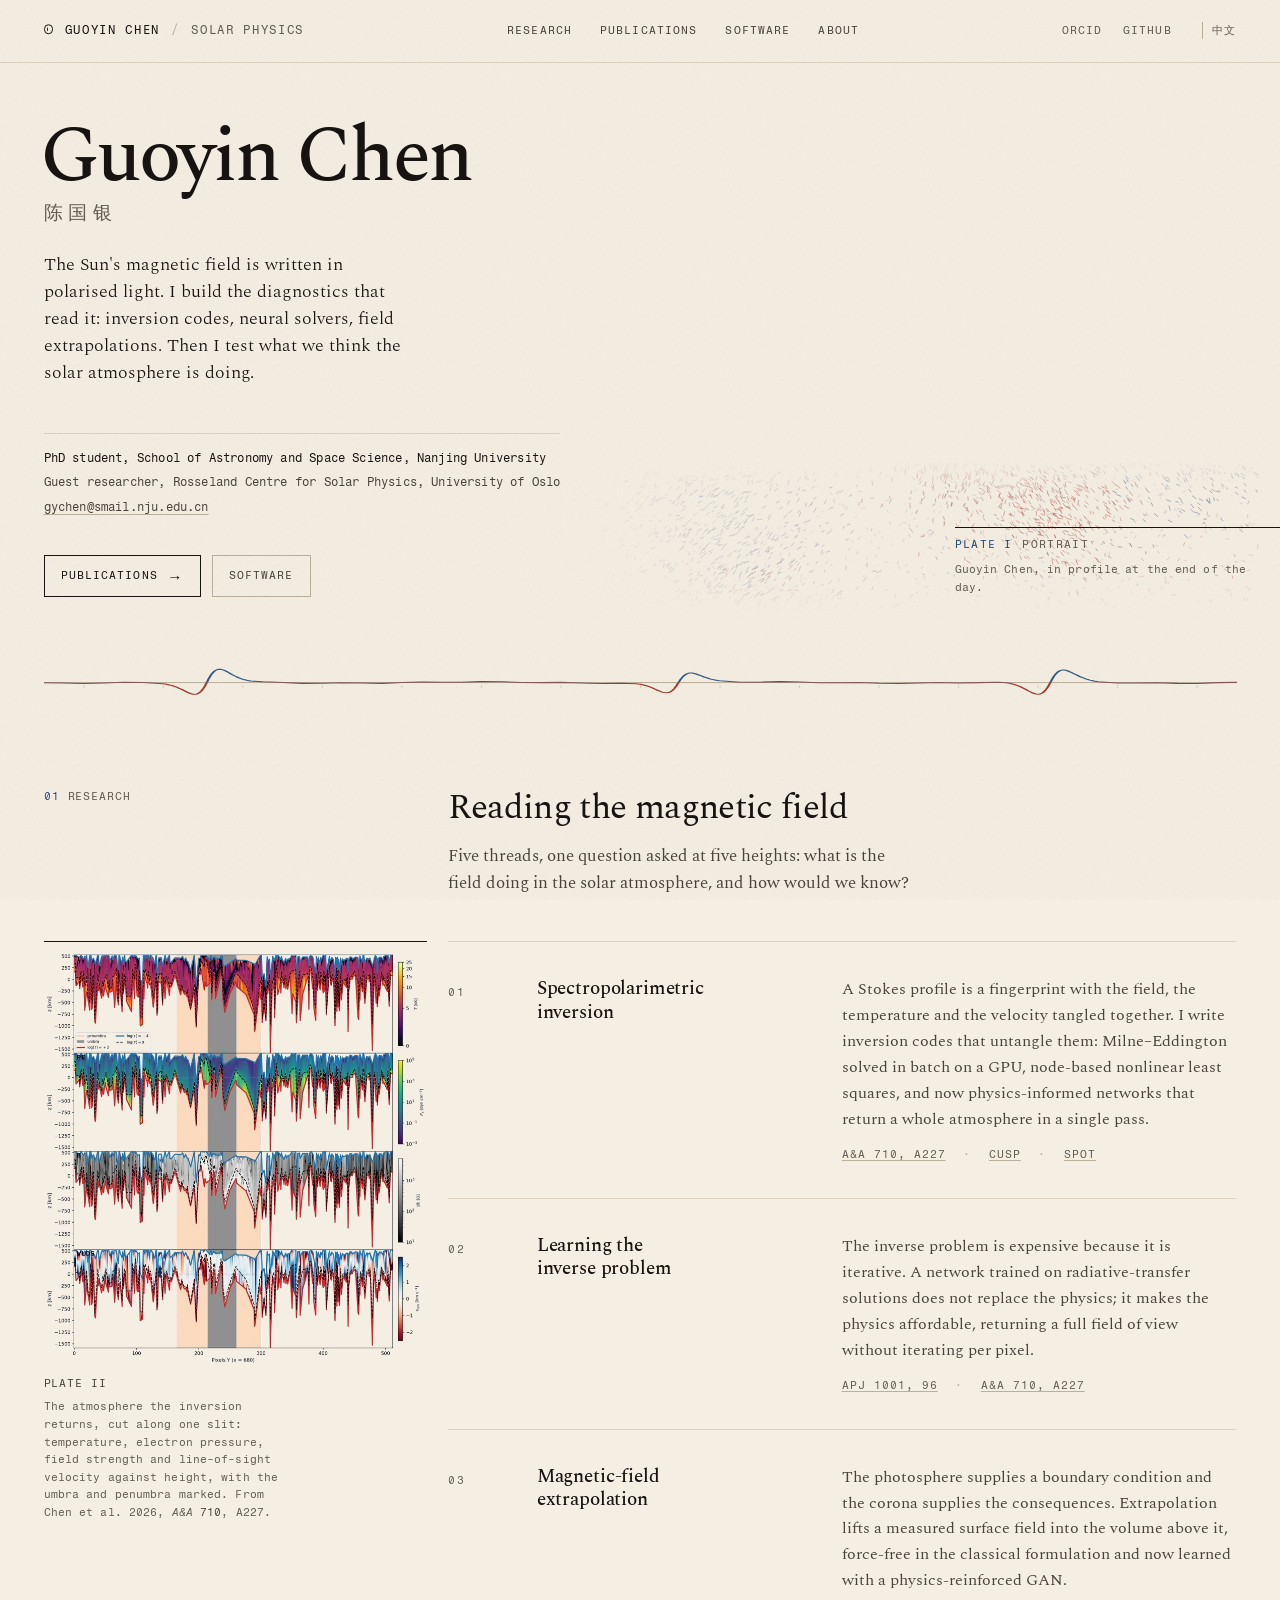
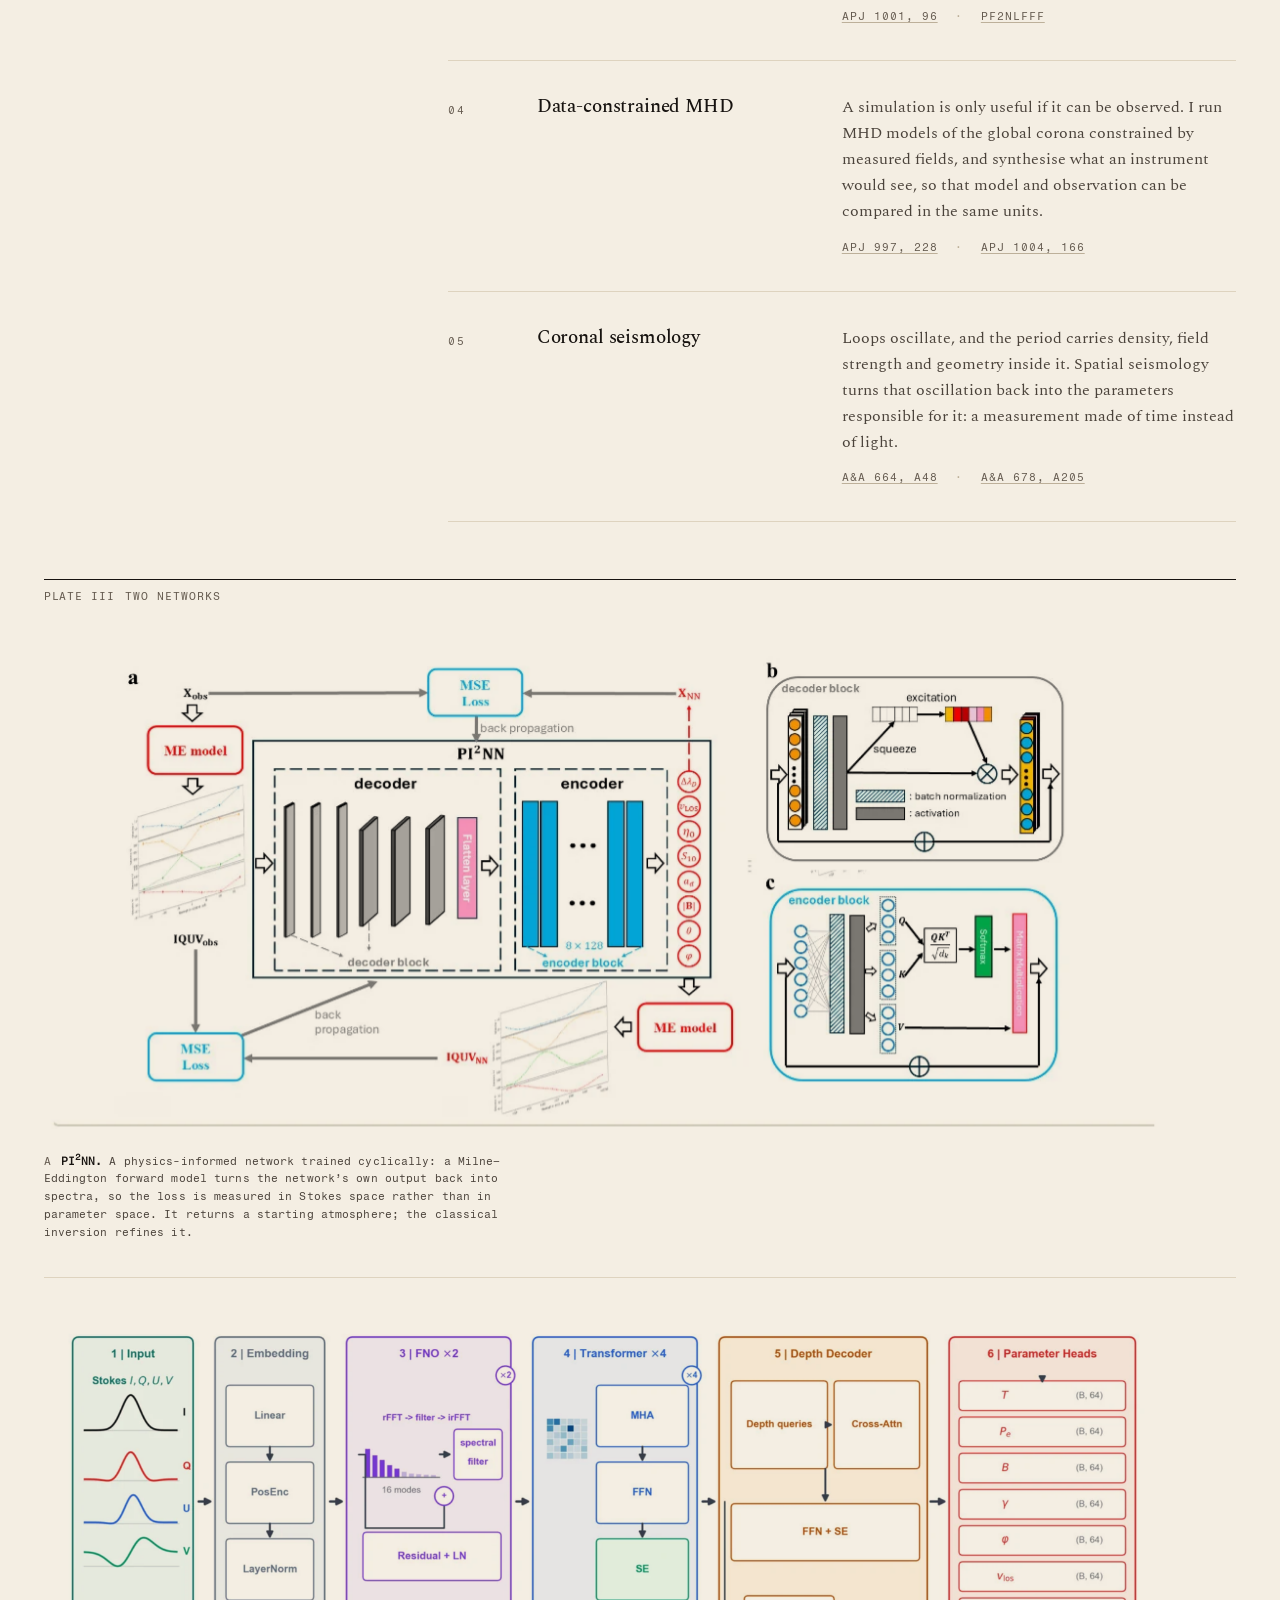
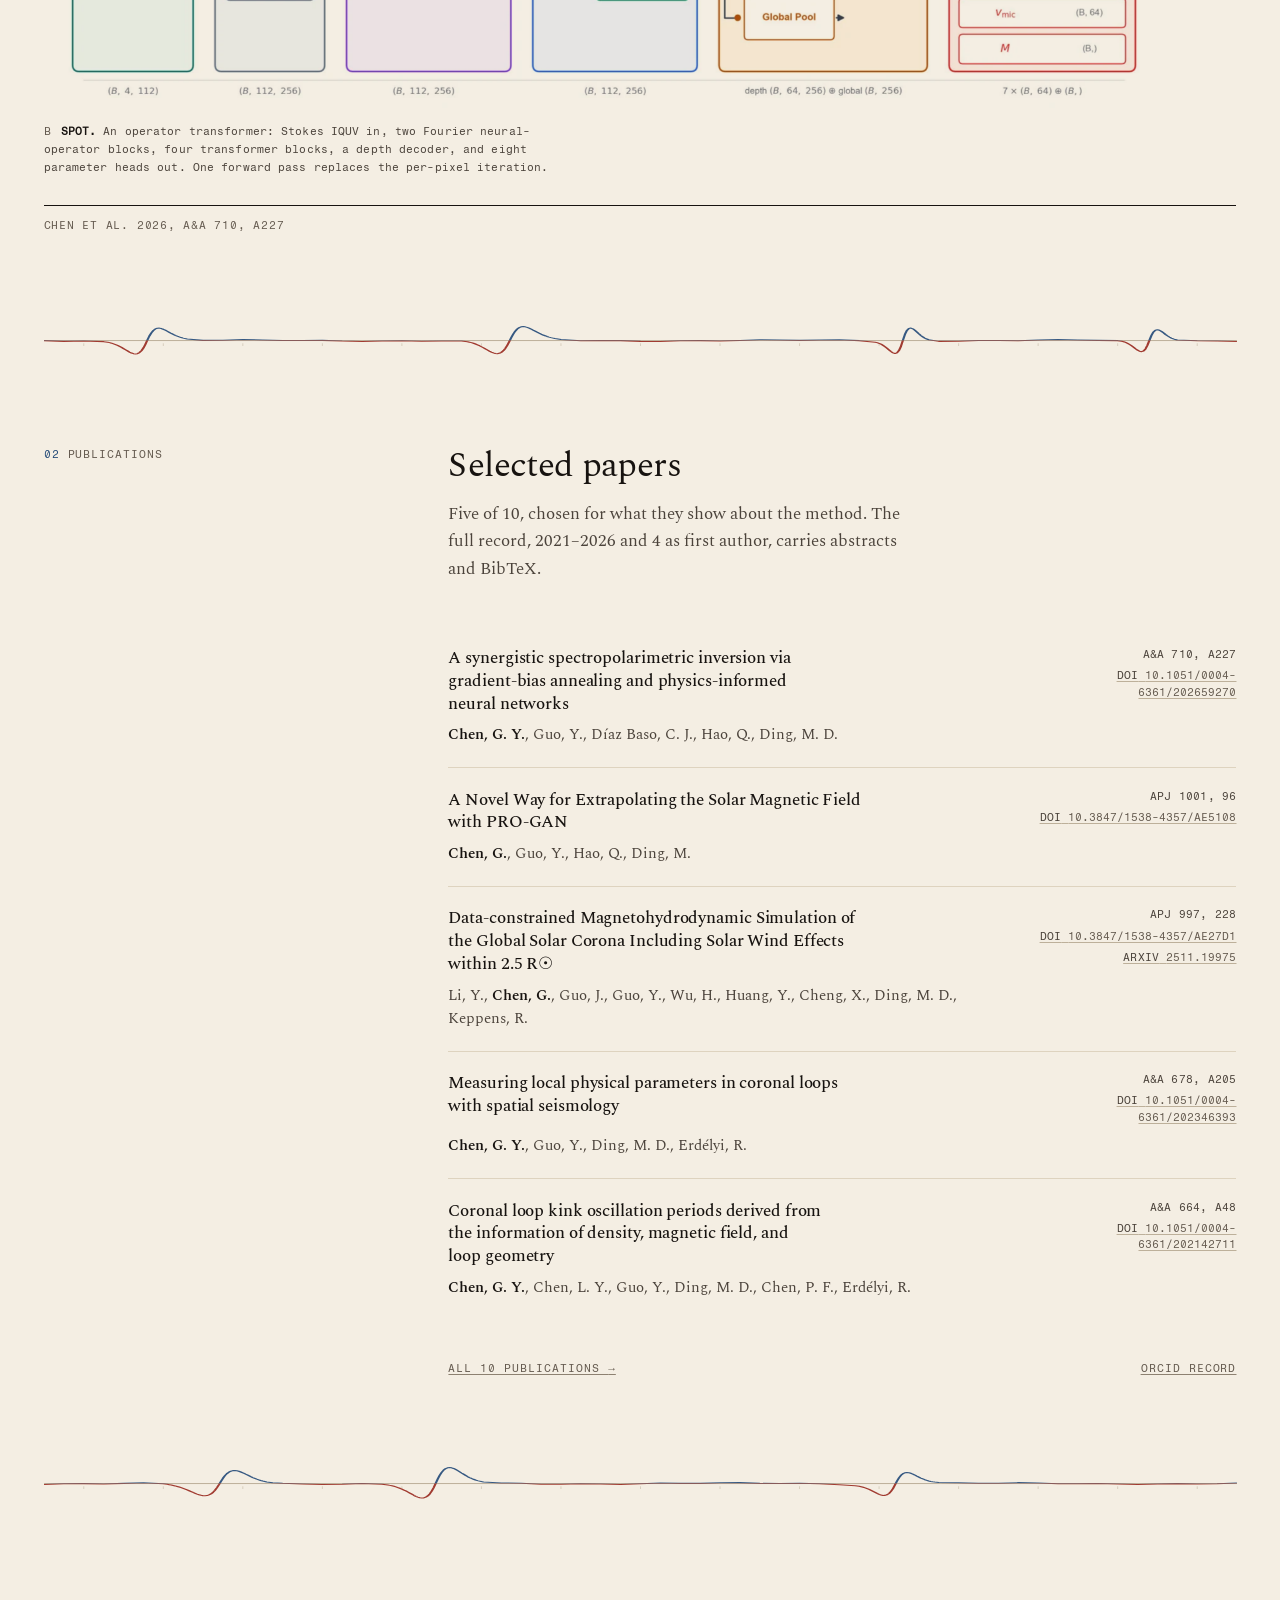
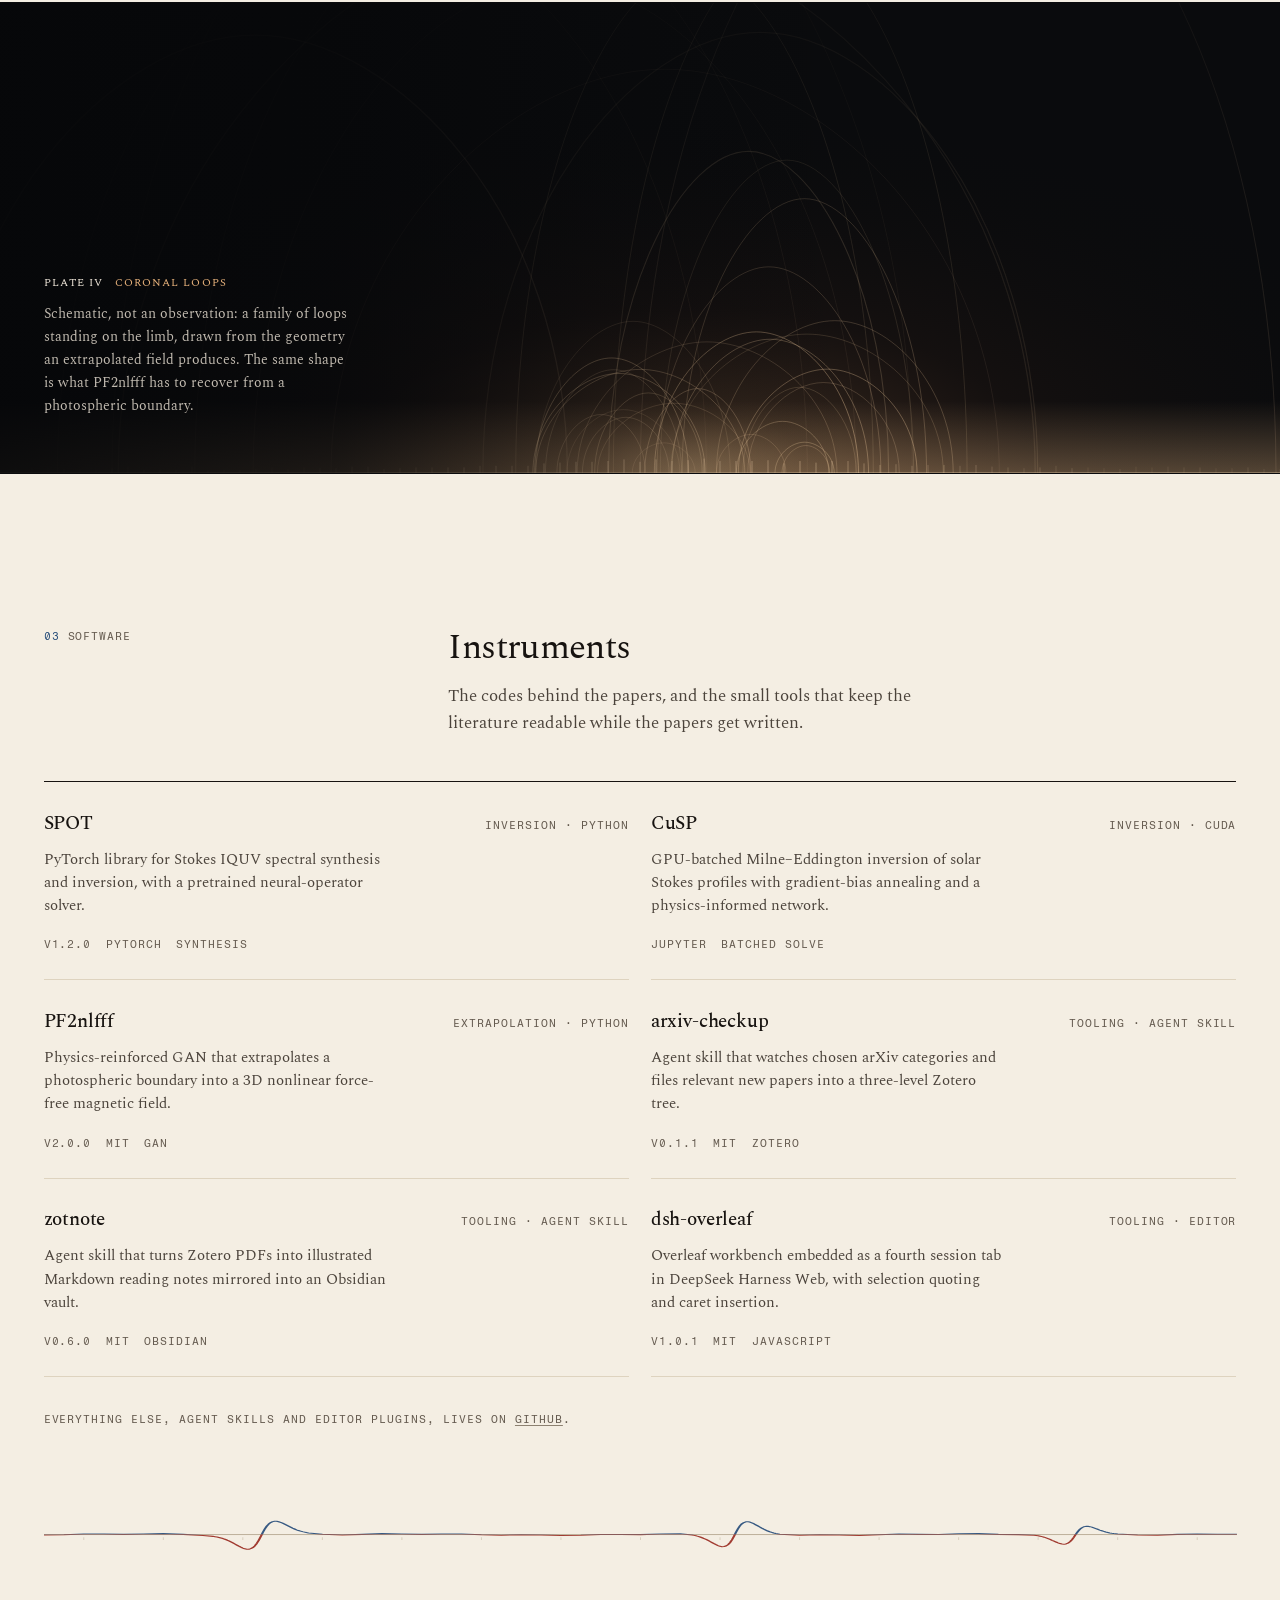
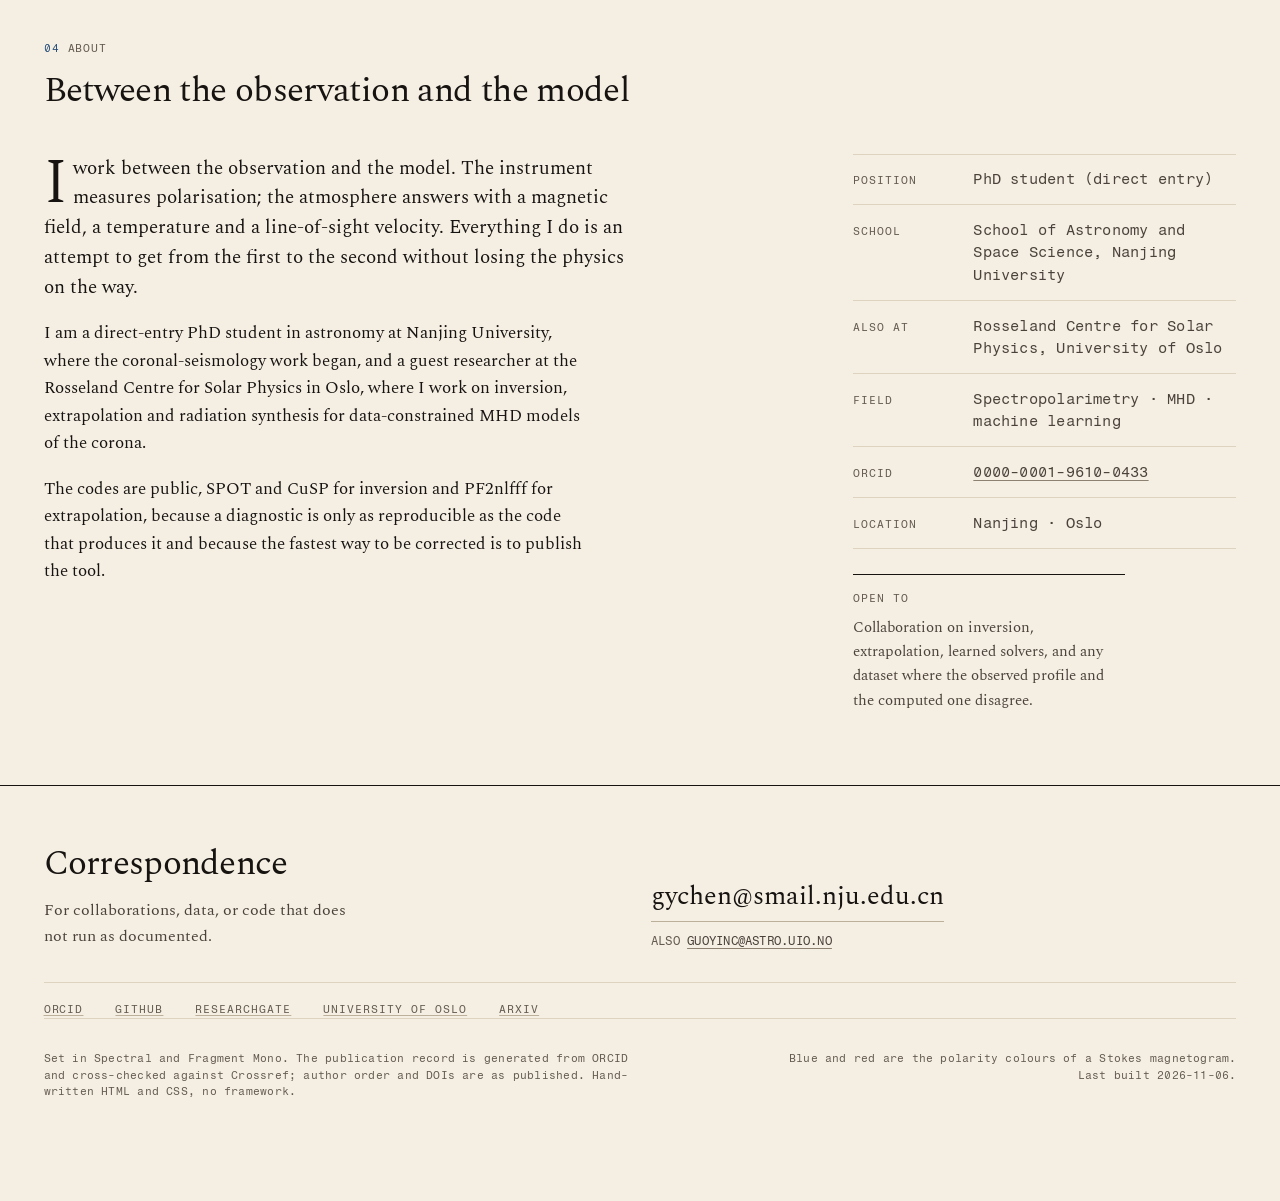
==== commit 1371189d: "Research: two network architectures in one plate PI-squared-NN above, SPOT below, each with a letter" ====
--- a/index.html
+++ b/index.html
@@ -231,20 +231,41 @@
           </div>
         </div>
 
-        <figure class="plate plate--figure plate--diagram">
-          <div class="plate__media">
-            <picture>
-              <source srcset="assets/img/arch-spot.webp" type="image/webp">
-              <img src="assets/img/arch-spot.jpg" width="1800" height="642" loading="lazy" decoding="async"
-                   alt="SPOT network diagram: Stokes I, Q, U and V enter an embedding block, pass through two Fourier neural-operator blocks and four transformer blocks, then a depth decoder and eight parameter heads.">
-            </picture>
-          </div>
+        <figure class="plate plate--figure plate--nets">
           <div class="plate__no">
             <span class="mono">Plate III</span>
-            <span class="mono">The inversion network</span>
-          </div>
-          <figcaption>One forward pass replaces the per-pixel iteration: Stokes IQUV in, a Fourier neural-operator block, four transformer blocks, a depth decoder, and eight parameter heads (T, P<sub>e</sub>, B, &gamma;, &phi;, v<sub>LOS</sub>, v<sub>mic</sub>, M) out. From Chen et al. 2026, A&amp;A 710, A227.</figcaption>
+            <span class="mono">Two networks</span>
+          </div>
+
+          <div class="net">
+            <div class="net__body">
+              <div class="net__media">
+                <picture>
+                  <source srcset="assets/img/arch-pi2nn.webp" type="image/webp">
+                  <img src="assets/img/arch-pi2nn.jpg" width="1146" height="504" loading="lazy" decoding="async"
+                       alt="PI-squared-NN diagram: an encoder and a decoder exchange an eight-parameter atmosphere, while a Milne-Eddington forward model turns the network output back into Stokes spectra for the loss.">
+                </picture>
+              </div>
+              <p class="net__cap"><span class="net__letter mono" aria-hidden="true">A</span><b>PI<sup>2</sup>NN.</b> A physics-informed network trained cyclically: a Milne&ndash;Eddington forward model turns the network&rsquo;s own output back into spectra, so the loss is measured in Stokes space rather than in parameter space. It returns a starting atmosphere; the classical inversion refines it.</p>
+            </div>
+          </div>
+
+          <div class="net">
+            <div class="net__body">
+              <div class="net__media">
+                <picture>
+                  <source srcset="assets/img/arch-spot.webp" type="image/webp">
+                  <img src="assets/img/arch-spot.jpg" width="1800" height="642" loading="lazy" decoding="async"
+                       alt="SPOT network diagram: Stokes I, Q, U and V enter an embedding block, pass through two Fourier neural-operator blocks and four transformer blocks, then a depth decoder and eight parameter heads.">
+                </picture>
+              </div>
+              <p class="net__cap"><span class="net__letter mono" aria-hidden="true">B</span><b>SPOT.</b> An operator transformer: Stokes IQUV in, two Fourier neural-operator blocks, four transformer blocks, a depth decoder, and eight parameter heads out. One forward pass replaces the per-pixel iteration.</p>
+            </div>
+          </div>
+
+          <p class="plate__src mono">Chen et al. 2026, A&amp;A 710, A227</p>
         </figure>
+
       </div>
     </section>
 
--- a/assets/css/site.css
+++ b/assets/css/site.css
@@ -1644,3 +1644,68 @@
   }
 }
 
+/* 25. Two networks, one plate
+   Each architecture gets a letter, its own line of explanation, and shares one
+   source line at the foot. The letter sits in a narrow column so the two
+   figures line up on the same left edge no matter how tall the caption runs. */
+.plate--nets {
+  display: block;
+}
+
+.plate--nets .net {
+  padding-top: clamp(1.5rem, 2.4vw, 2.2rem);
+}
+
+.plate--nets .net + .net {
+  margin-top: clamp(1.7rem, 2.8vw, 2.6rem);
+  border-top: 1px solid var(--rule);
+}
+
+.plate--nets .net__letter {
+  margin-right: 0.55rem;
+  font-size: 0.6875rem;
+  letter-spacing: 0.12em;
+  color: var(--ink-3);
+}
+
+.plate--nets .net__media {
+  max-width: 1120px;
+}
+
+.plate--nets .net__media img {
+  display: block;
+  width: 100%;
+  height: auto;
+  mix-blend-mode: multiply;
+}
+
+.plate--nets .net__cap {
+  max-width: 74ch;
+  margin: 0.9rem 0 0;
+  font-family: var(--mono);
+  font-size: 0.6875rem;
+  line-height: 1.62;
+  letter-spacing: 0.01em;
+  color: var(--ink-2);
+}
+
+.plate--nets .net__cap b {
+  color: var(--ink);
+  font-weight: 600;
+}
+
+.plate--nets .plate__src {
+  margin: clamp(1.3rem, 2.2vw, 1.9rem) 0 0;
+  padding-top: 0.75rem;
+  border-top: 1px solid var(--ink);
+  font-size: 0.6875rem;
+  letter-spacing: 0.07em;
+  text-transform: uppercase;
+  color: var(--ink-3);
+}
+
+@media (max-width: 720px) {
+  .plate--nets .net__cap {
+    font-size: 0.625rem;
+  }
+}
